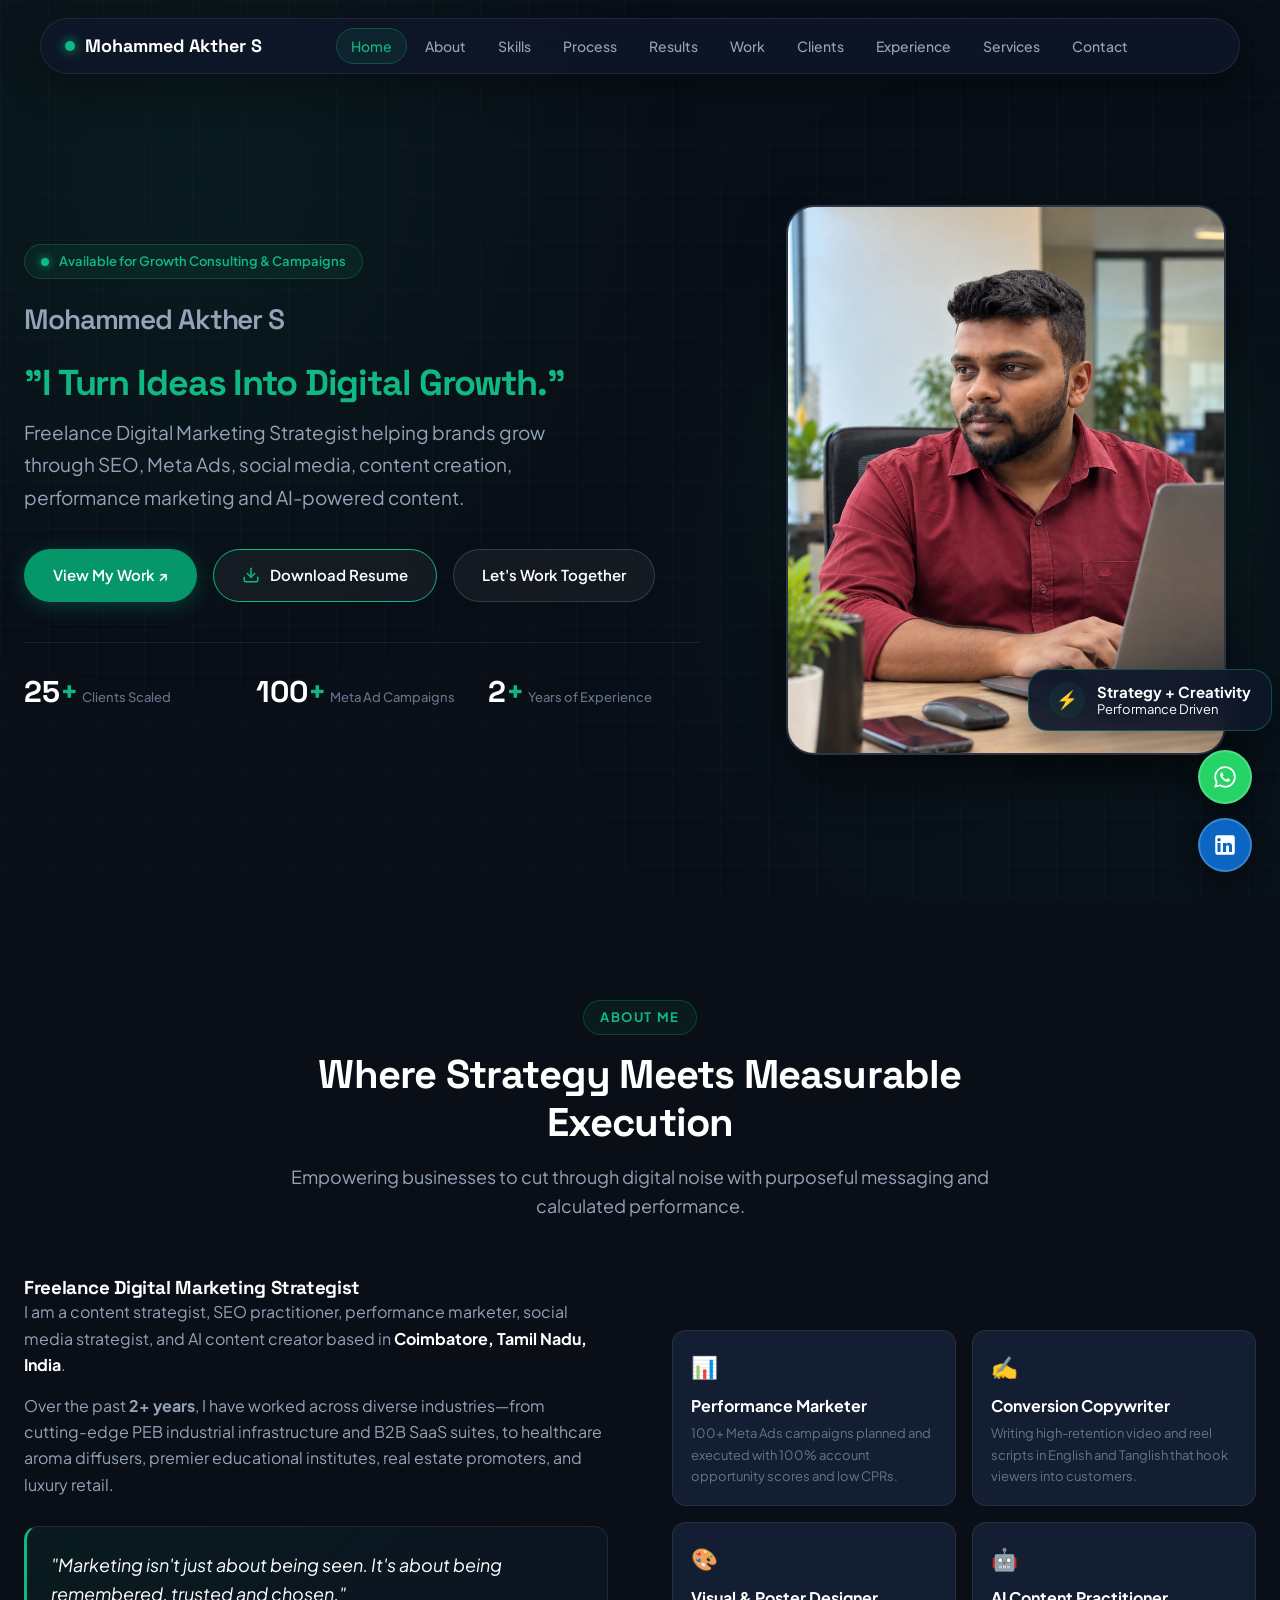
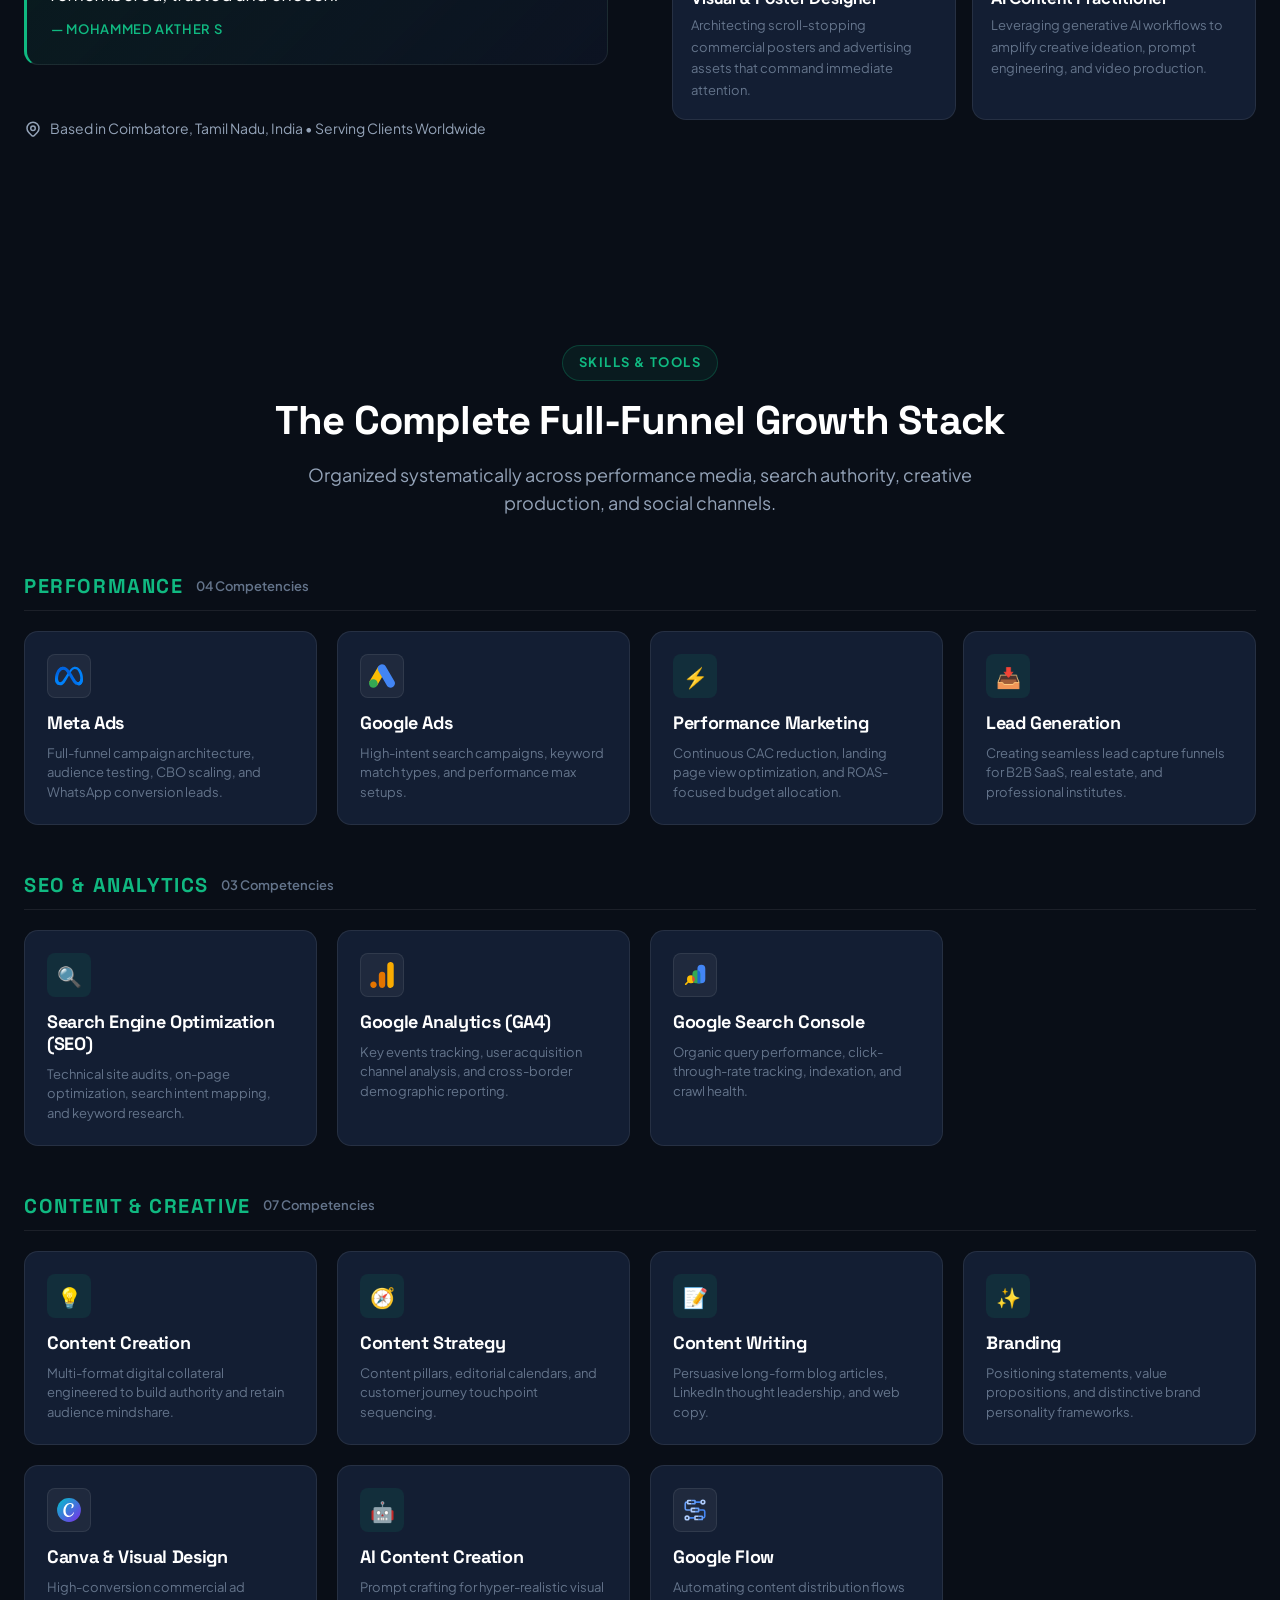
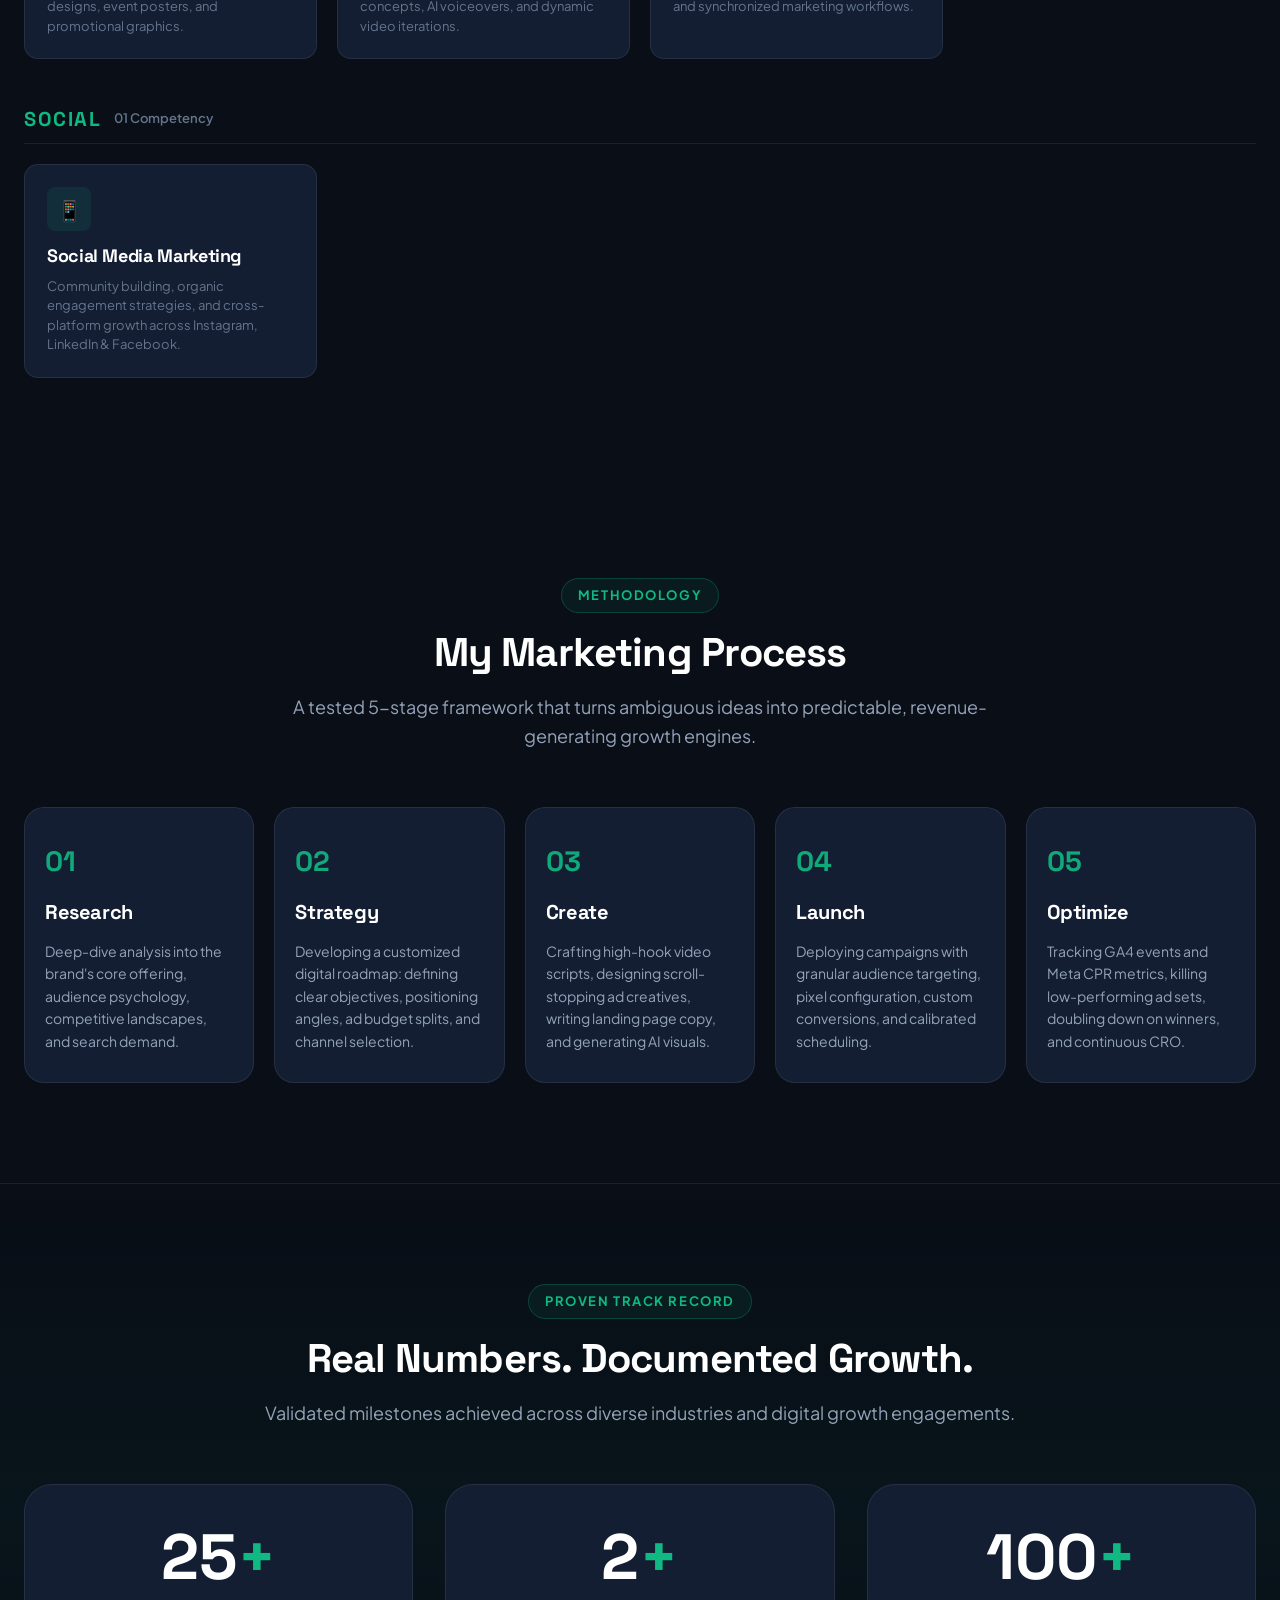
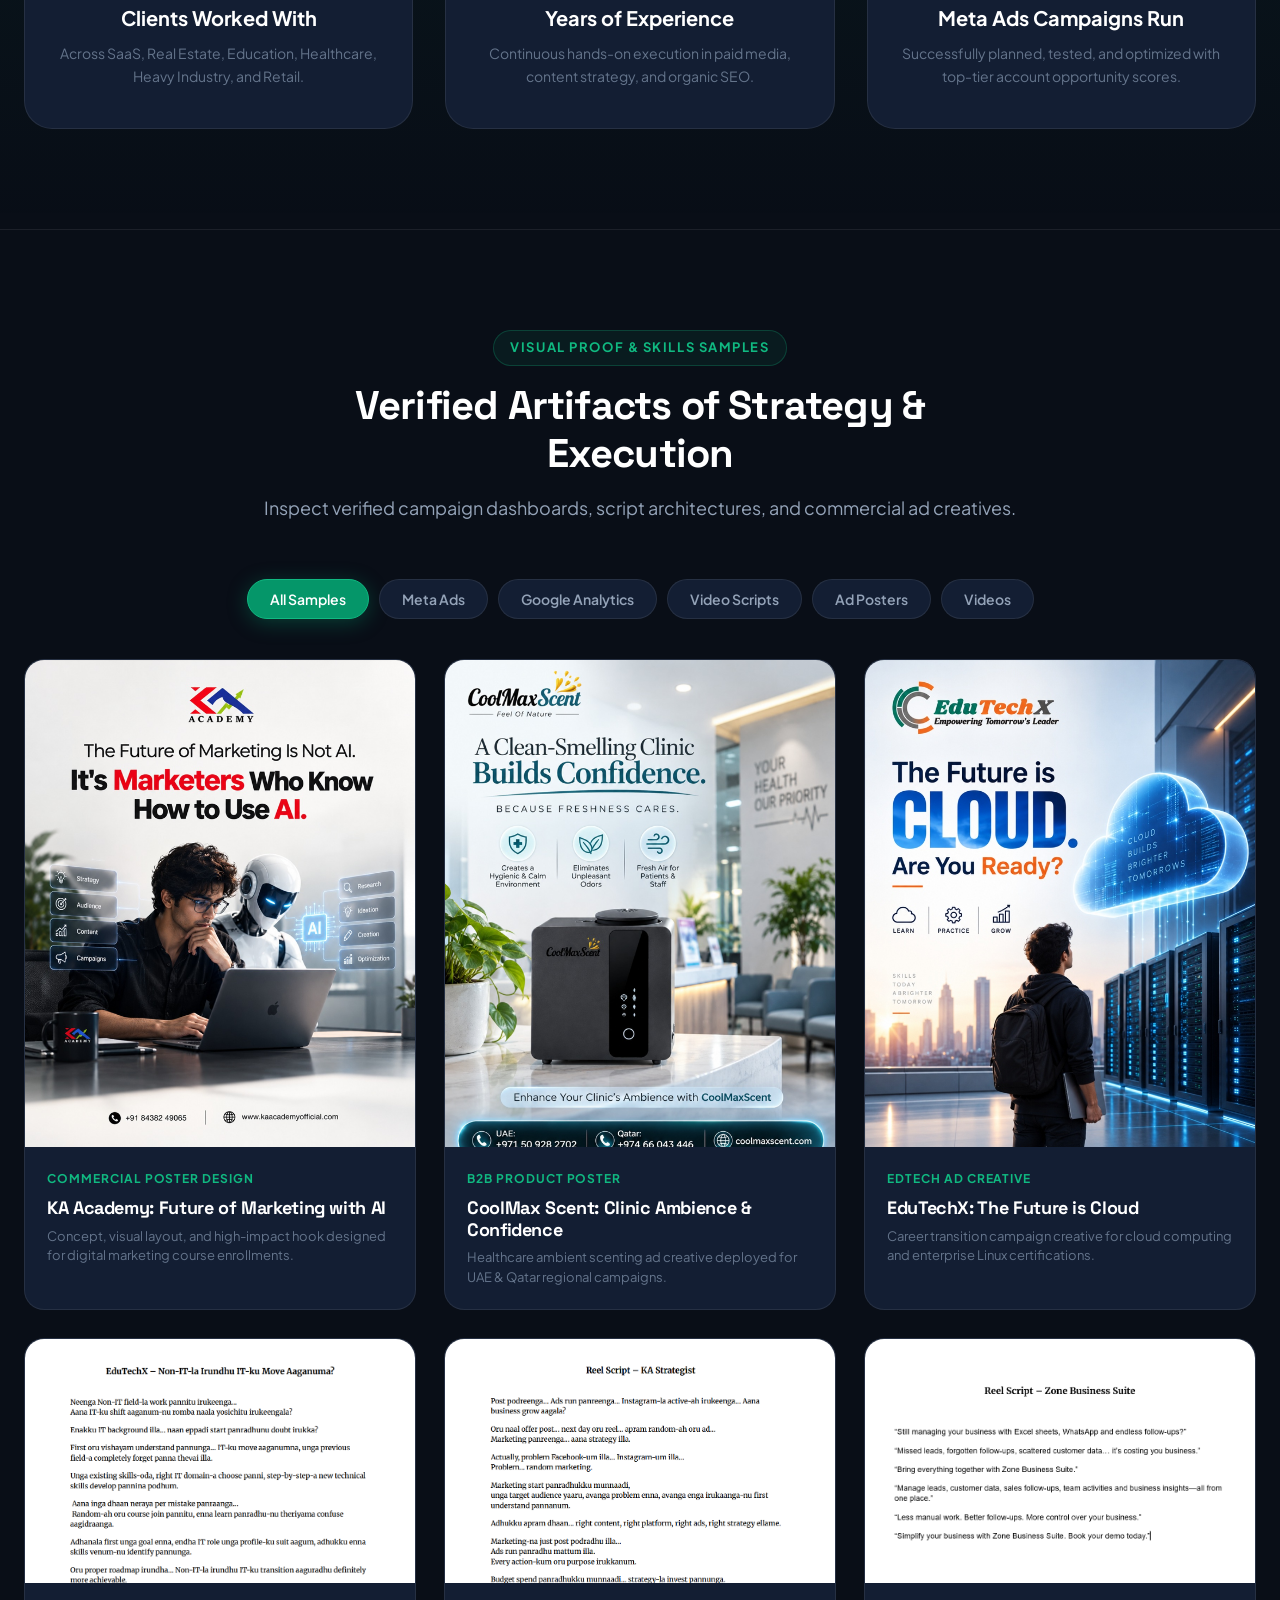
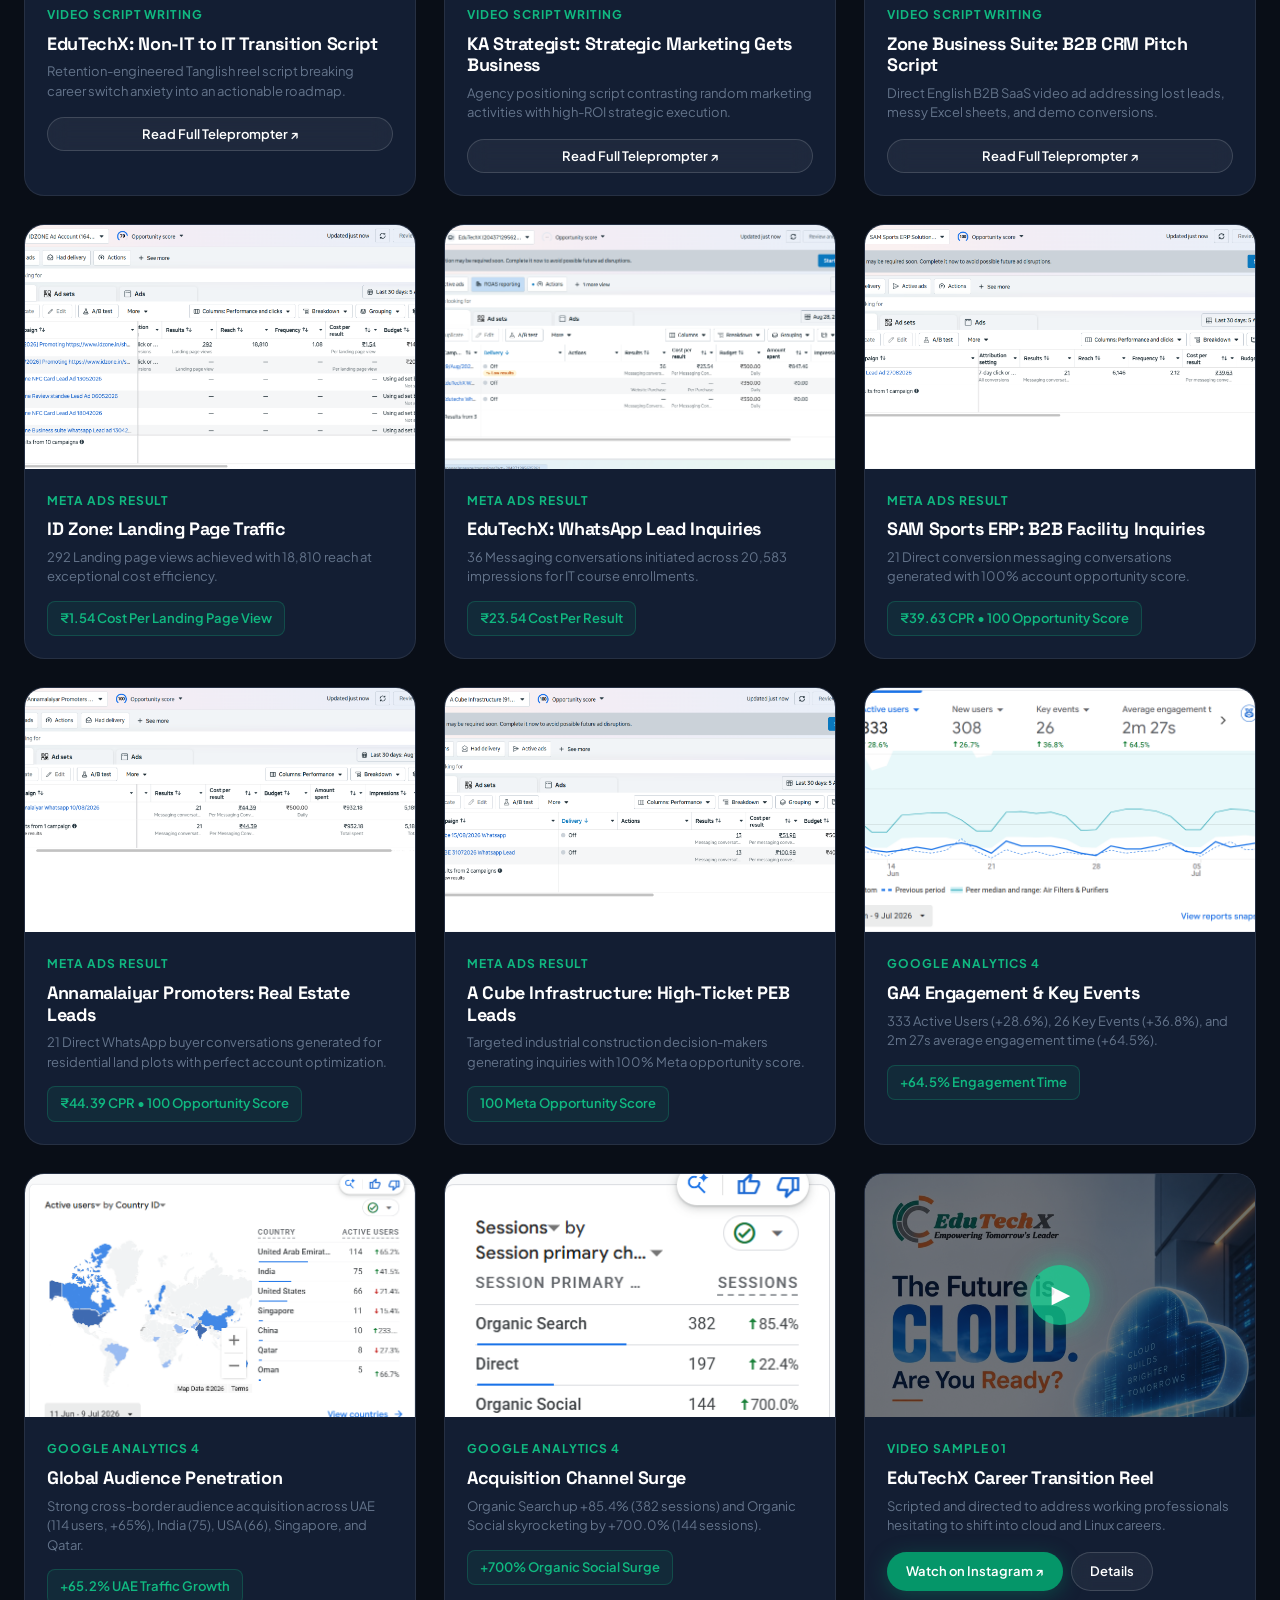
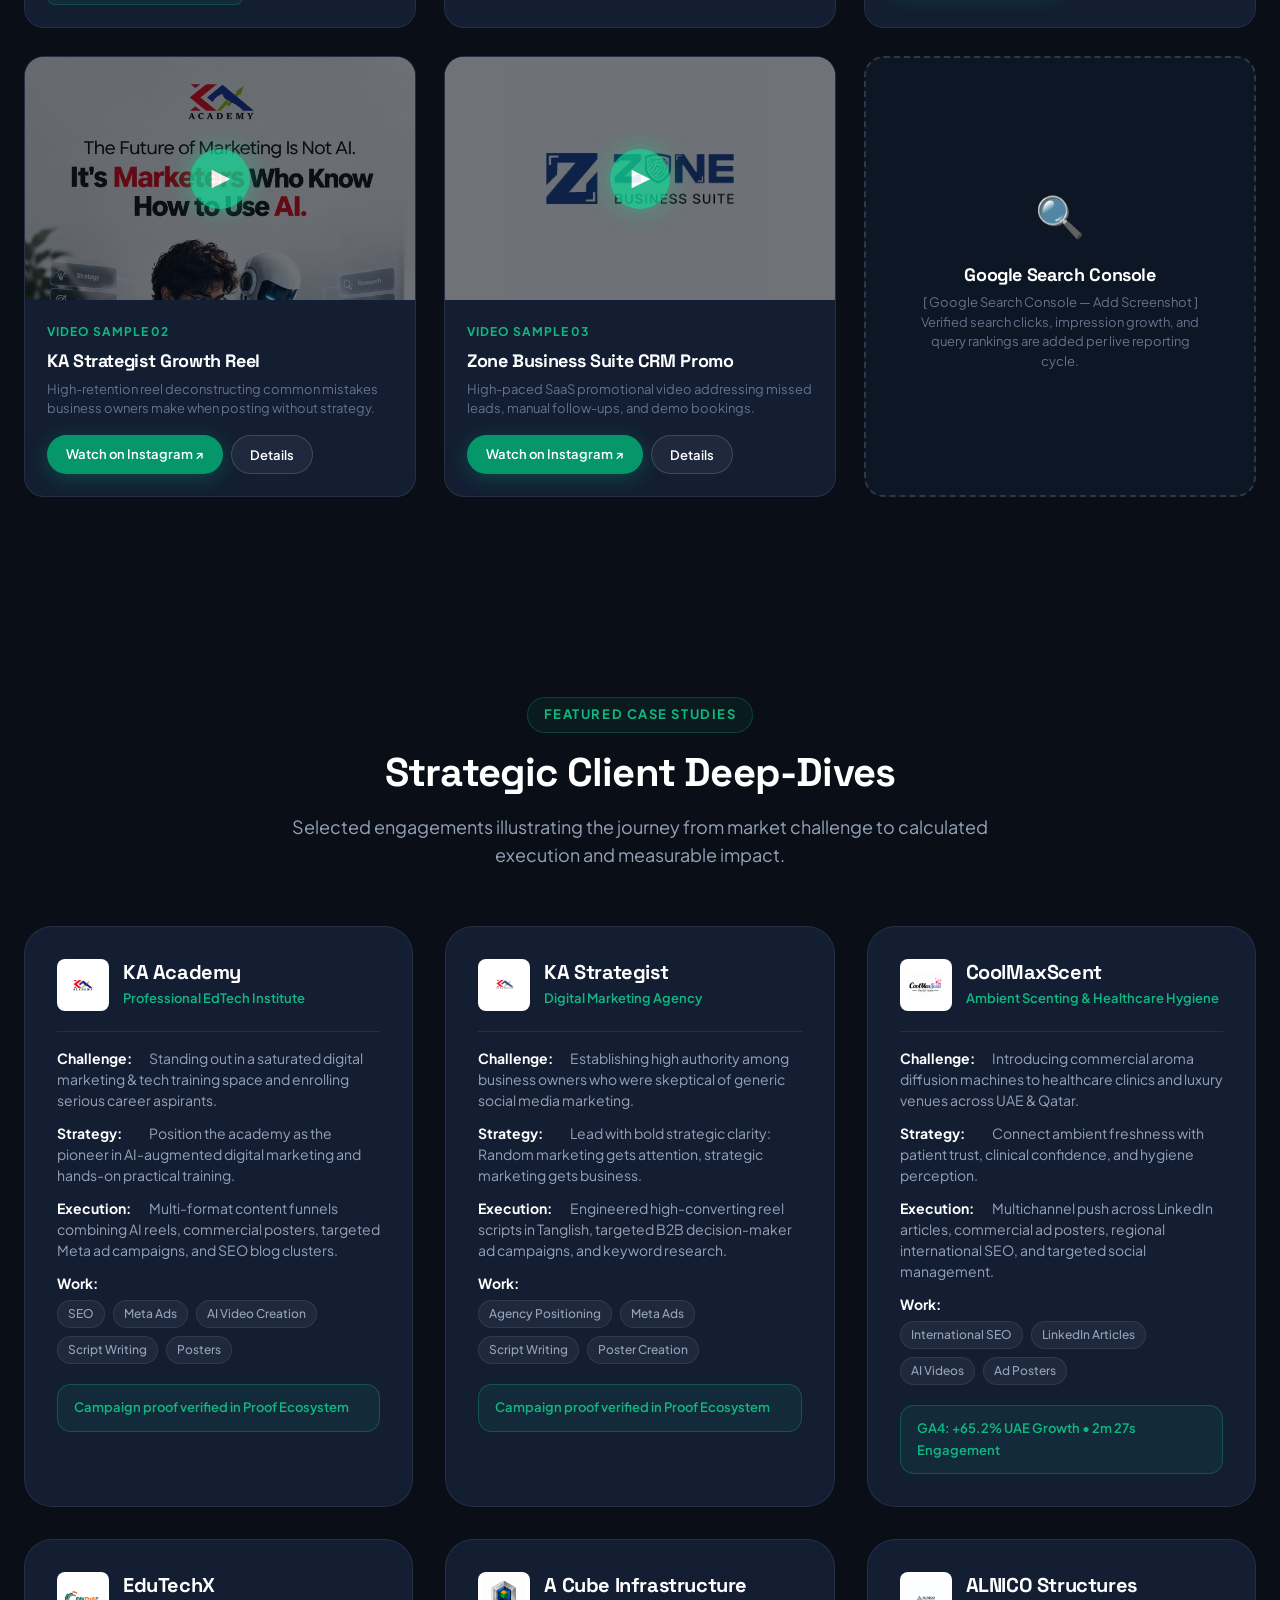
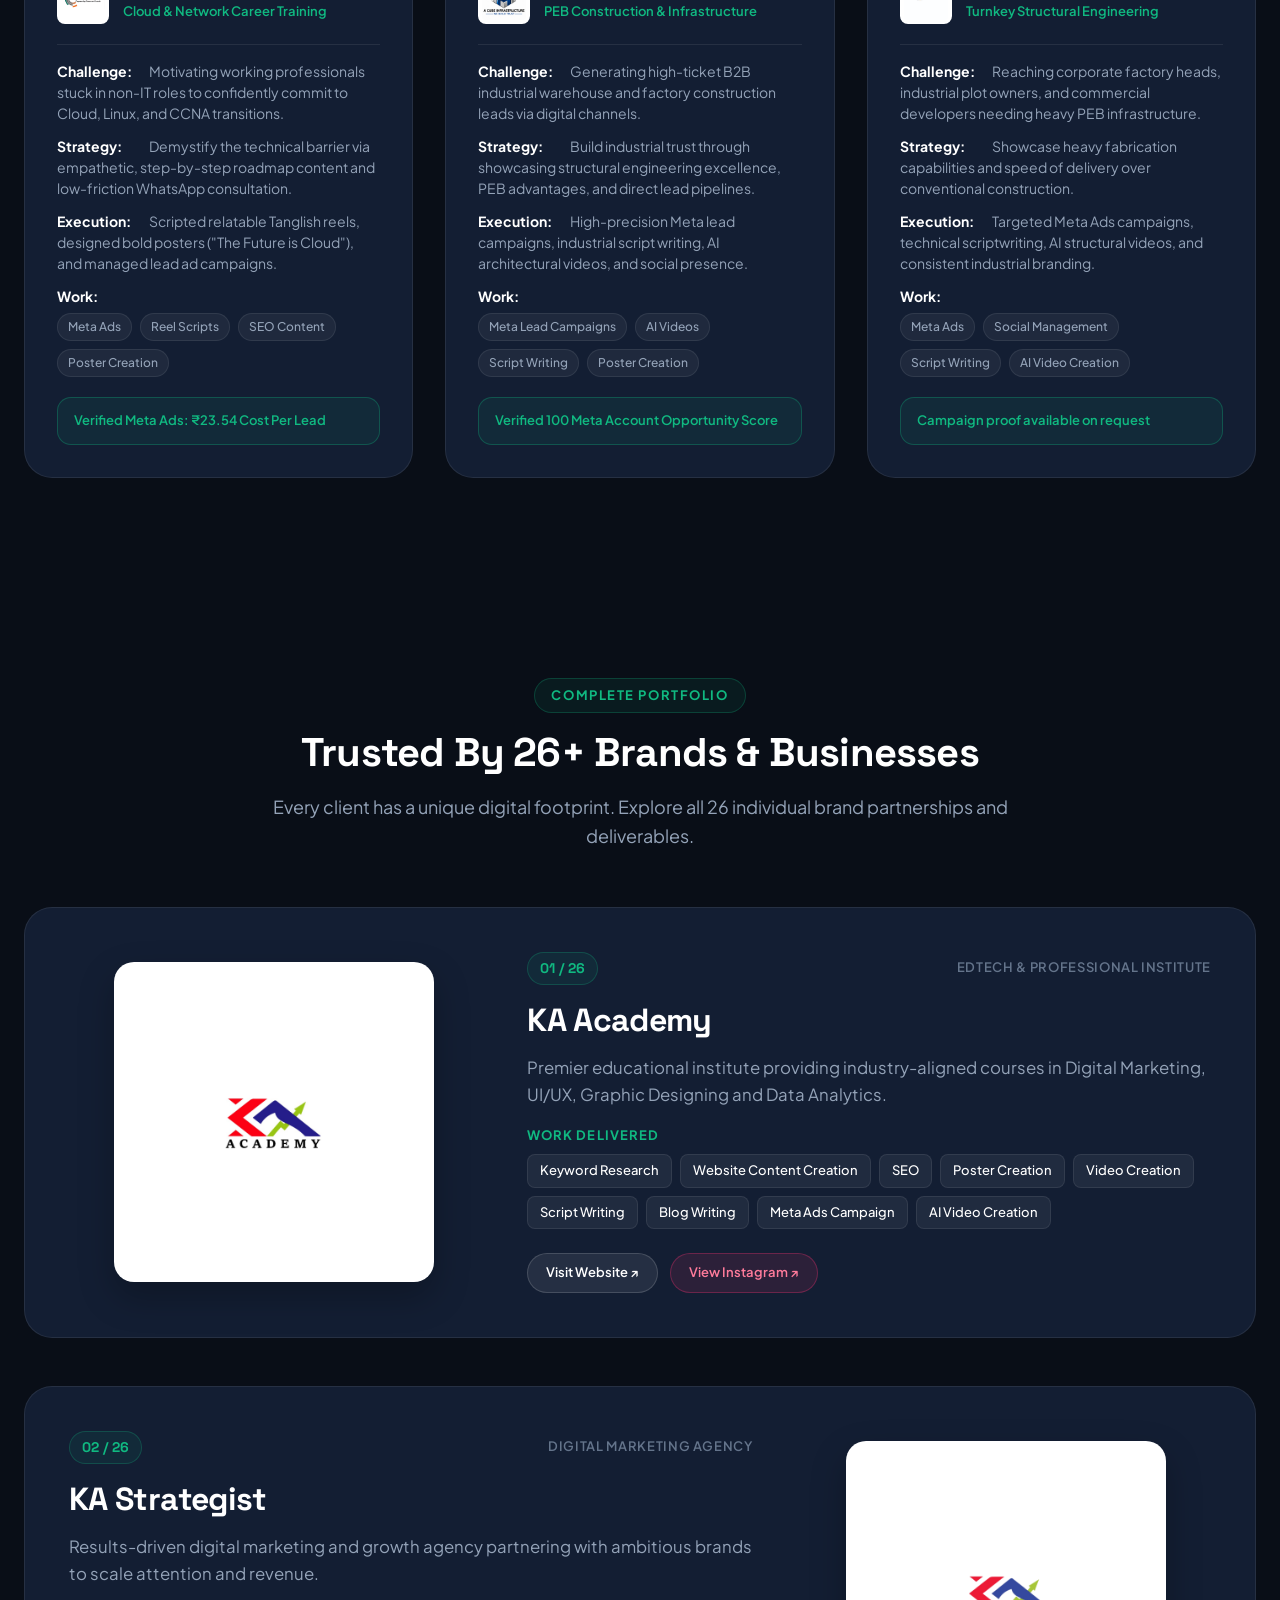
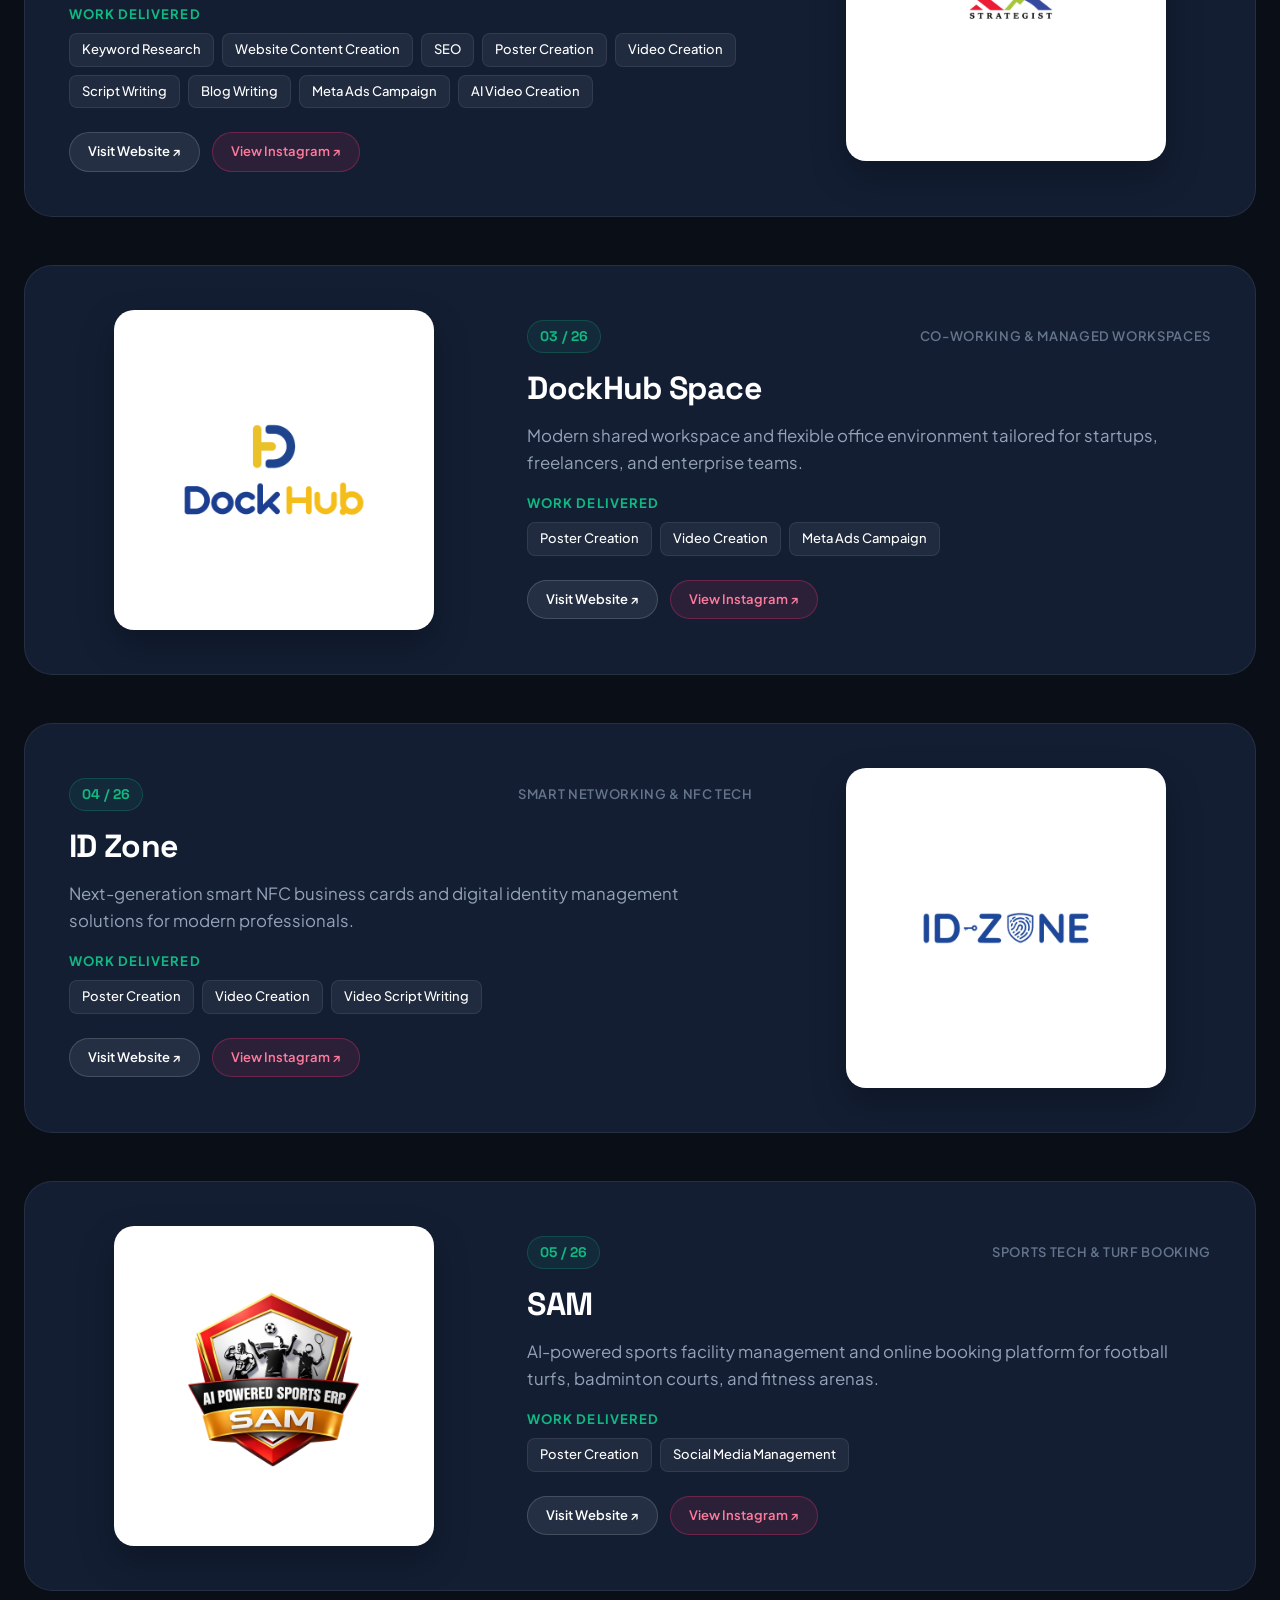
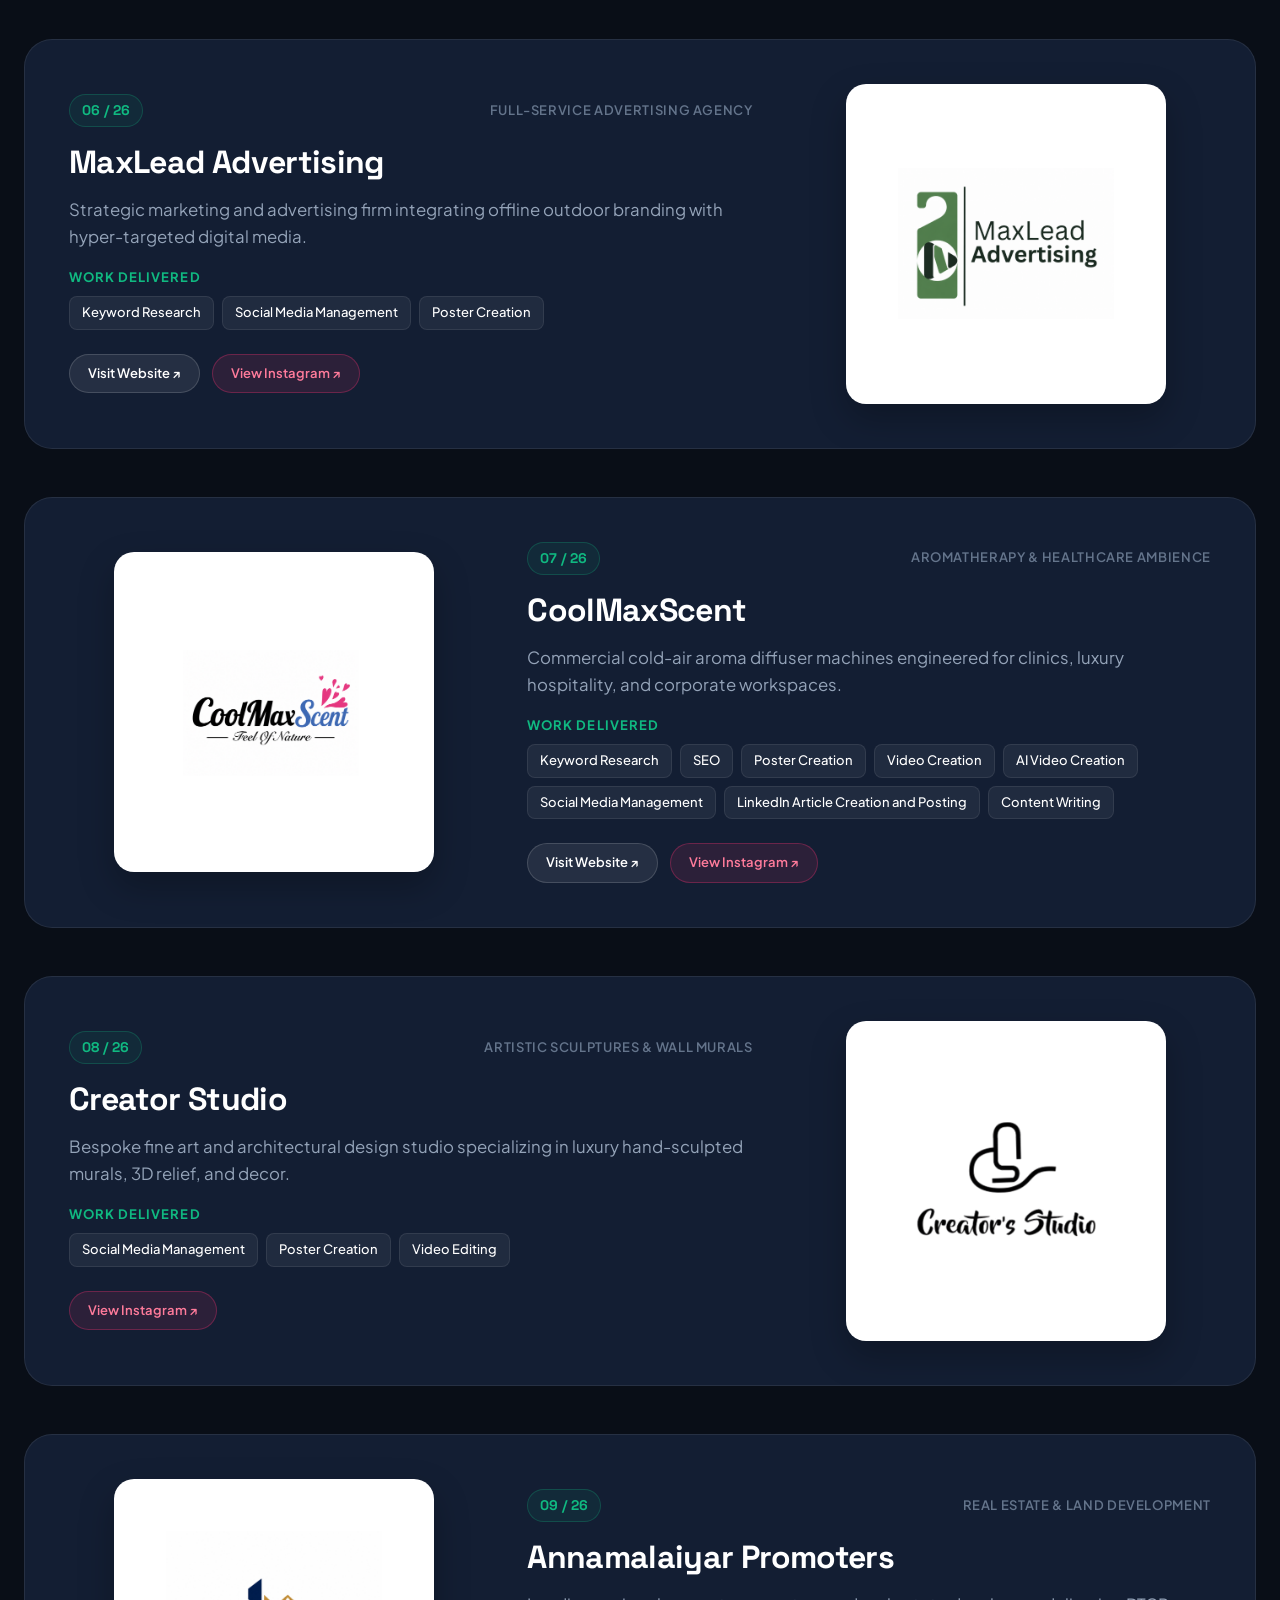
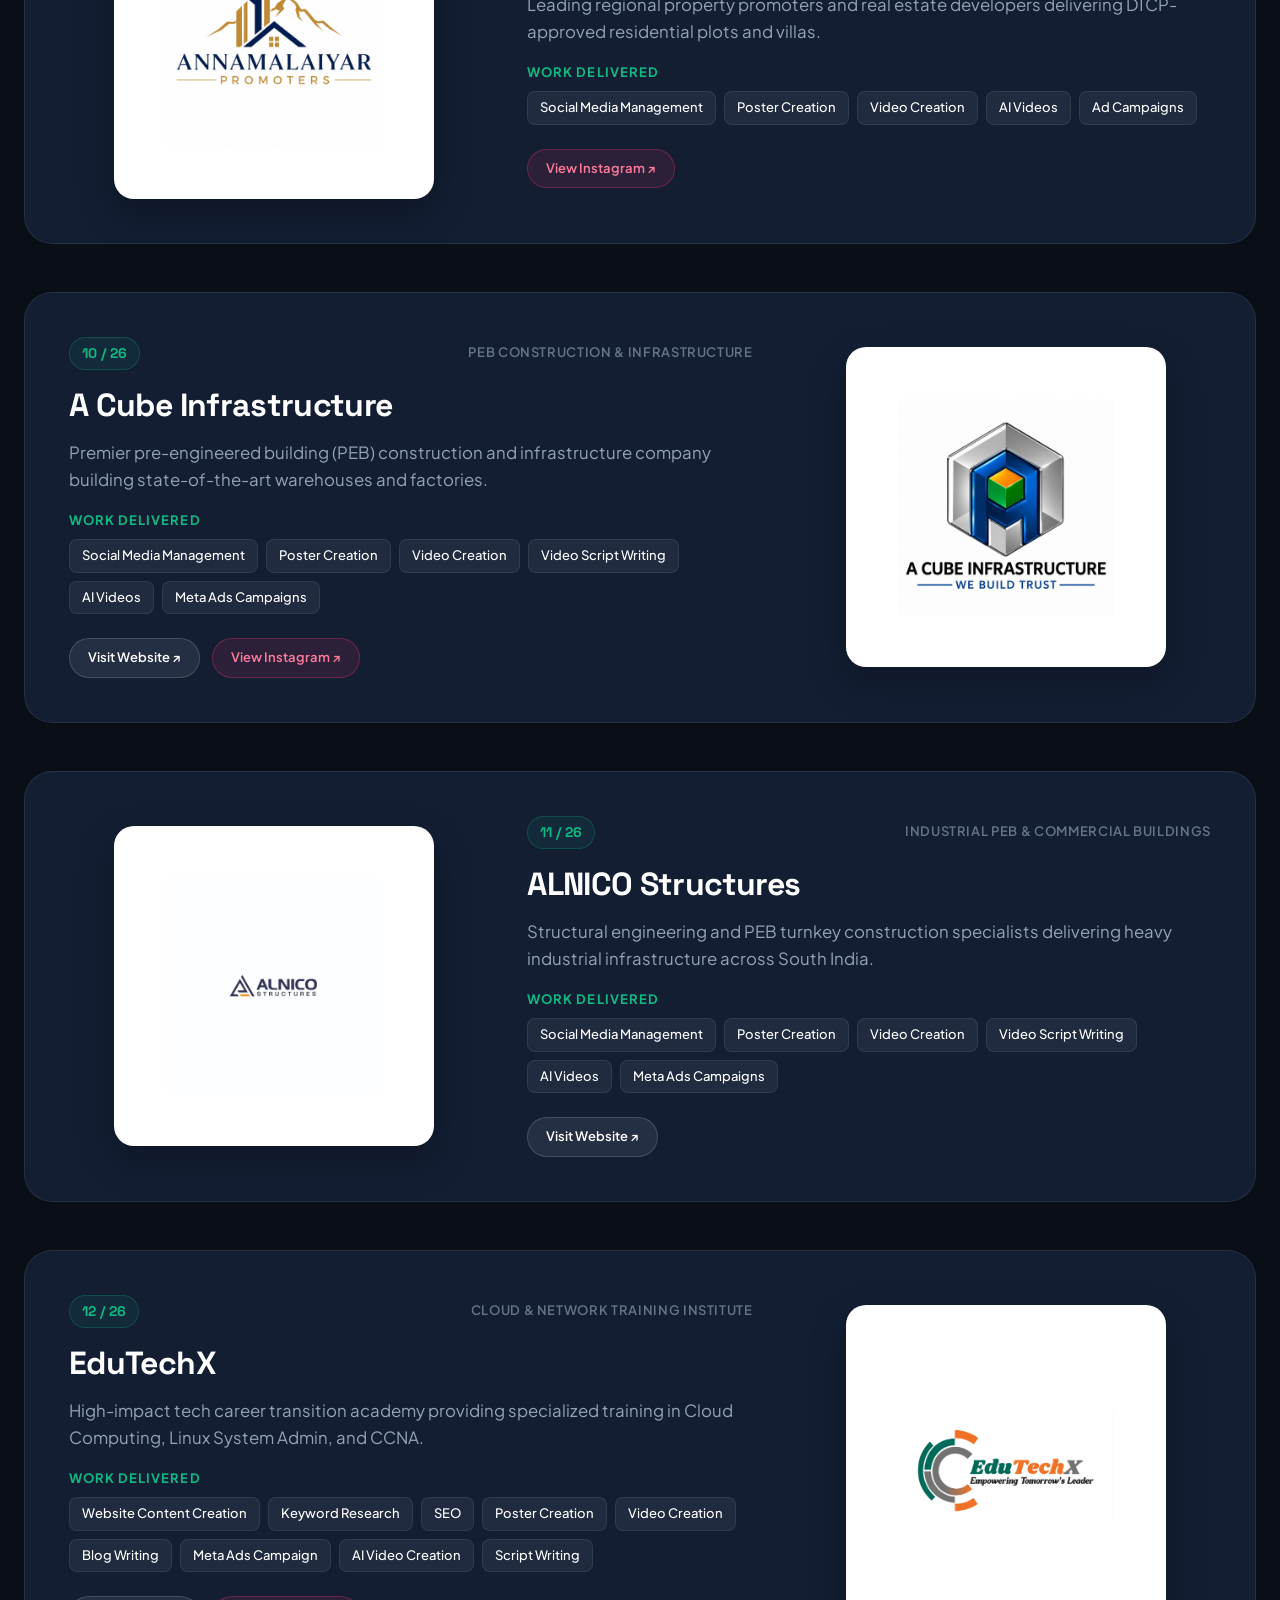
==== index.html @ 3a7c53e3 "Add files via upload" ====
<!DOCTYPE html>
<html lang="en">
<head>
  <meta charset="UTF-8" />
  <meta name="viewport" content="width=device-width, initial-scale=1.0" />
  
  <!-- Primary SEO Meta Tags -->
  <title>Mohammed Akther S | Freelance Digital Marketing Strategist</title>
  <meta name="title" content="Mohammed Akther S | Freelance Digital Marketing Strategist" />
  <meta name="description" content="Portfolio of Mohammed Akther S, a freelance digital marketing strategist based in Coimbatore, Tamil Nadu, specializing in SEO, Meta Ads, social media management, performance marketing, content creation and AI-powered marketing." />
  <meta name="keywords" content="Mohammed Akther S, Digital Marketing Strategist Coimbatore, Meta Ads Specialist, SEO Expert Tamil Nadu, Performance Marketing, Content Strategist, AI Video Creation" />
  <meta name="author" content="Mohammed Akther S" />
  <link rel="canonical" href="https://mohammedakther.com/" />

  <!-- Open Graph / Facebook / LinkedIn -->
  <meta property="og:type" content="website" />
  <meta property="og:url" content="https://mohammedakther.com/" />
  <meta property="og:title" content="Mohammed Akther S | Freelance Digital Marketing Strategist" />
  <meta property="og:description" content="Helping ambitious brands grow through SEO, Meta Ads, social media, content creation, performance marketing and AI-powered content. 25+ verified clients." />
  <meta property="og:image" content="assets/profile-mohammed.jpg" />

  <!-- Twitter / X -->
  <meta name="twitter:card" content="summary_large_image" />
  <meta name="twitter:title" content="Mohammed Akther S | Freelance Digital Marketing Strategist" />
  <meta name="twitter:description" content="I Turn Ideas Into Digital Growth. Meta Ads, SEO, Video Scripts, AI Content & Performance Marketing." />
  <meta name="twitter:image" content="assets/profile-mohammed.jpg" />

  <!-- Preconnect Fonts -->
  <link rel="preconnect" href="https://fonts.googleapis.com" />
  <link rel="preconnect" href="https://fonts.gstatic.com" crossorigin />
  
  <!-- Stylesheet -->
  <link rel="stylesheet" href="css/style.css" />

  <!-- Structured Data / JSON-LD -->
  <script type="application/ld+json">
  {
    "@context": "https://schema.org",
    "@type": "Person",
    "name": "Mohammed Akther S",
    "jobTitle": "Freelance Digital Marketing Strategist",
    "address": {
      "@type": "PostalAddress",
      "addressLocality": "Coimbatore",
      "addressRegion": "Tamil Nadu",
      "addressCountry": "India"
    },
    "sameAs": [
      "https://www.linkedin.com/in/mohammed-akther-306925222/"
    ],
    "knowsAbout": ["Meta Ads", "Google Ads", "SEO", "Performance Marketing", "Content Strategy", "AI Video Creation", "Script Writing"]
  }
  </script>
</head>
<body>

  <!-- Custom Cursor Elements -->
  <div class="custom-cursor"></div>
  <div class="cursor-dot"></div>

  <!-- Sticky/Floating Navigation Bar -->
  <header class="navbar-wrap">
    <nav class="navbar" aria-label="Main Navigation">
      <a href="#home" class="navbar-brand">
        <span class="navbar-brand-badge"></span>
        Mohammed Akther S
      </a>

      <ul class="navbar-nav">
        <li><a href="#home" class="nav-link active">Home</a></li>
        <li><a href="#about" class="nav-link">About</a></li>
        <li><a href="#skills" class="nav-link">Skills</a></li>
        <li><a href="#process" class="nav-link">Process</a></li>
        <li><a href="#results" class="nav-link">Results</a></li>
        <li><a href="#case-studies" class="nav-link">Work</a></li>
        <li><a href="#clients" class="nav-link">Clients</a></li>
        <li><a href="#experience" class="nav-link">Experience</a></li>
        <li><a href="#services" class="nav-link">Services</a></li>
        <li><a href="#contact" class="nav-link">Contact</a></li>
      </ul>

      <div class="navbar-actions">
        <button class="mobile-toggle" id="mobile-toggle" aria-label="Toggle Menu" aria-expanded="false">☰</button>
      </div>
    </nav>

    <!-- Mobile Drawer Menu -->
    <div class="mobile-menu" id="mobile-menu">
      <a href="#home">Home</a>
      <a href="#about">About</a>
      <a href="#skills">Skills & Tools</a>
      <a href="#process">My Process</a>
      <a href="#results">Results</a>
      <a href="#case-studies">Featured Work</a>
      <a href="#clients">All 26 Clients</a>
      <a href="#experience">Experience & Education</a>
      <a href="#services">Services</a>
      <a href="#contact">Contact</a>
    </div>
  </header>

  <!-- =========================================================================
       1. HOME / HERO SECTION
       ========================================================================= -->
  <section class="hero-section" id="home">
    <div class="container">
      <div class="hero-grid">
        <div class="hero-content">
          <div class="hero-pill">
            <span class="pill-pulse"></span>
            Available for Growth Consulting & Campaigns
          </div>

          <h1 class="hero-title">
            <span class="hero-name-sub">Mohammed Akther S</span>
            <span class="hero-positioning">"I Turn Ideas Into Digital Growth."</span>
          </h1>

          <p class="hero-bio">
            Freelance Digital Marketing Strategist helping brands grow through SEO, Meta Ads, social media, content creation, performance marketing and AI-powered content.
          </p>

          <div class="hero-actions">
            <a href="#clients" class="btn btn-primary">View My Work ↗</a>
            <a href="assets/Mohammed_Akther_S_Resume.pdf" download="Mohammed_Akther_S_Resume.pdf" class="btn btn-secondary" style="border-color: var(--primary-light); color: #fff;">
              <svg width="18" height="18" viewBox="0 0 24 24" fill="none" stroke="currentColor" stroke-width="2" stroke-linecap="round" stroke-linejoin="round" style="color: var(--primary-light);"><path d="M21 15v4a2 2 0 0 1-2 2H5a2 2 0 0 1-2-2v-4"></path><polyline points="7 10 12 15 17 10"></polyline><line x1="12" y1="15" x2="12" y2="3"></line></svg>
              Download Resume
            </a>
            <a href="#contact" class="btn btn-secondary">Let's Work Together</a>
          </div>

          <div class="hero-quick-stats">
            <div class="hero-stat-item">
              <span class="hero-stat-num">25<span>+</span></span>
              <span class="hero-stat-label">Clients Scaled</span>
            </div>
            <div class="hero-stat-item">
              <span class="hero-stat-num">100<span>+</span></span>
              <span class="hero-stat-label">Meta Ad Campaigns</span>
            </div>
            <div class="hero-stat-item">
              <span class="hero-stat-num">2<span>+</span></span>
              <span class="hero-stat-label">Years of Experience</span>
            </div>
          </div>
        </div>

        <div class="hero-visual">
          <div class="hero-photo-glow"></div>
          <div class="hero-photo-frame">
            <img src="assets/profile-mohammed.jpg" alt="Mohammed Akther S — Freelance Digital Marketing Strategist" />
          </div>
          <div class="hero-floating-badge">
            <div class="floating-badge-icon">⚡</div>
            <div class="floating-badge-text">
              <strong>Strategy + Creativity</strong>
              <span>Performance Driven</span>
            </div>
          </div>
        </div>
      </div>
    </div>
  </section>

  <!-- =========================================================================
       2. ABOUT SECTION
       ========================================================================= -->
  <section class="section" id="about">
    <div class="container">
      <div class="section-header">
        <span class="section-tag">About Me</span>
        <h2 class="section-title">Where Strategy Meets Measurable Execution</h2>
        <p class="section-desc">Empowering businesses to cut through digital noise with purposeful messaging and calculated performance.</p>
      </div>

      <div class="about-grid">
        <div class="about-content">
          <h3>Freelance Digital Marketing Strategist</h3>
          <p>
            I am a content strategist, SEO practitioner, performance marketer, social media strategist, and AI content creator based in <strong style="color: #fff;">Coimbatore, Tamil Nadu, India</strong>.
          </p>
          <p style="margin-top: 14px;">
            Over the past <strong>2+ years</strong>, I have worked across diverse industries—from cutting-edge PEB industrial infrastructure and B2B SaaS suites, to healthcare aroma diffusers, premier educational institutes, real estate promoters, and luxury retail.
          </p>

          <div class="about-philosophy-card">
            <blockquote>"Marketing isn't just about being seen. It's about being remembered, trusted and chosen."</blockquote>
            <cite>— Mohammed Akther S</cite>
          </div>

          <div class="about-location-badge">
            <svg width="18" height="18" fill="none" stroke="currentColor" viewBox="0 0 24 24"><path stroke-linecap="round" stroke-linejoin="round" stroke-width="2" d="M17.657 16.657L13.414 20.9a1.998 1.998 0 01-2.827 0l-4.244-4.243a8 8 0 1111.314 0z"/><path stroke-linecap="round" stroke-linejoin="round" stroke-width="2" d="M15 11a3 3 0 11-6 0 3 3 0 016 0z"/></svg>
            <span>Based in Coimbatore, Tamil Nadu, India • Serving Clients Worldwide</span>
          </div>
        </div>

        <div class="about-pillars">
          <div class="about-pillar-box">
            <div class="pillar-icon">📊</div>
            <div class="pillar-title">Performance Marketer</div>
            <div class="pillar-desc">100+ Meta Ads campaigns planned and executed with 100% account opportunity scores and low CPRs.</div>
          </div>
          <div class="about-pillar-box">
            <div class="pillar-icon">✍️</div>
            <div class="pillar-title">Conversion Copywriter</div>
            <div class="pillar-desc">Writing high-retention video and reel scripts in English and Tanglish that hook viewers into customers.</div>
          </div>
          <div class="about-pillar-box">
            <div class="pillar-icon">🎨</div>
            <div class="pillar-title">Visual & Poster Designer</div>
            <div class="pillar-desc">Architecting scroll-stopping commercial posters and advertising assets that command immediate attention.</div>
          </div>
          <div class="about-pillar-box">
            <div class="pillar-icon">🤖</div>
            <div class="pillar-title">AI Content Practitioner</div>
            <div class="pillar-desc">Leveraging generative AI workflows to amplify creative ideation, prompt engineering, and video production.</div>
          </div>
        </div>
      </div>
    </div>
  </section>

  <!-- =========================================================================
       3. SKILLS & TOOLS SECTION
       ========================================================================= -->
  <section class="section" id="skills">
    <div class="container">
      <div class="section-header">
        <span class="section-tag">Skills & Tools</span>
        <h2 class="section-title">The Complete Full-Funnel Growth Stack</h2>
        <p class="section-desc">Organized systematically across performance media, search authority, creative production, and social channels.</p>
      </div>

      <div class="skills-category-wrapper">
        <!-- PERFORMANCE -->
        <div class="skills-category-group">
          <div class="skills-category-header">
            <h3>Performance</h3>
            <span class="skills-category-count">04 Competencies</span>
          </div>
          <div class="skills-cards-grid">
            <div class="skill-card">
              <div class="skill-icon-wrap brand-icon-wrap">
                <svg width="28" height="20" viewBox="0 0 256 171" fill="none" xmlns="http://www.w3.org/2000/svg" aria-label="Meta Ads">
                <defs>
                  <linearGradient id="metaGrad1" x1="13.878%" x2="89.144%" y1="55.934%" y2="58.694%">
                    <stop offset="0%" stop-color="#0064e1"/>
                    <stop offset="40%" stop-color="#0064e1"/>
                    <stop offset="83%" stop-color="#0073ee"/>
                    <stop offset="100%" stop-color="#0082fb"/>
                  </linearGradient>
                  <linearGradient id="metaGrad2" x1="54.315%" x2="54.315%" y1="82.782%" y2="39.307%">
                    <stop offset="0%" stop-color="#0082fb"/>
                    <stop offset="100%" stop-color="#0064e0"/>
                  </linearGradient>
                </defs>
                <path fill="#0081fb" d="M27.651 112.136c0 9.775 2.146 17.28 4.95 21.82c3.677 5.947 9.16 8.466 14.751 8.466c7.211 0 13.808-1.79 26.52-19.372c10.185-14.092 22.186-33.874 30.26-46.275l13.675-21.01c9.499-14.591 20.493-30.811 33.1-41.806C161.196 4.985 172.298 0 183.47 0c18.758 0 36.625 10.87 50.3 31.257C248.735 53.584 256 81.707 256 110.729c0 17.253-3.4 29.93-9.187 39.946c-5.591 9.686-16.488 19.363-34.818 19.363v-27.616c15.695 0 19.612-14.422 19.612-30.927c0-23.52-5.484-49.623-17.564-68.273c-8.574-13.23-19.684-21.313-31.907-21.313c-13.22 0-23.859 9.97-35.815 27.75c-6.356 9.445-12.882 20.956-20.208 33.944l-8.066 14.289c-16.203 28.728-20.307 35.271-28.408 46.07c-14.2 18.91-26.324 26.076-42.287 26.076c-18.935 0-30.91-8.2-38.325-20.556C2.973 139.413 0 126.202 0 111.148z"/>
                <path fill="url(#metaGrad1)" d="M21.802 33.206C34.48 13.666 52.774 0 73.757 0C85.91 0 97.99 3.597 110.605 13.897c13.798 11.261 28.505 29.805 46.853 60.368l6.58 10.967c15.881 26.459 24.917 40.07 30.205 46.49c6.802 8.243 11.565 10.7 17.752 10.7c15.695 0 19.612-14.422 19.612-30.927l24.393-.766c0 17.253-3.4 29.93-9.187 39.946c-5.591 9.686-16.488 19.363-34.818 19.363c-11.395 0-21.49-2.475-32.654-13.007c-8.582-8.083-18.615-22.443-26.334-35.352l-22.96-38.352C118.528 64.08 107.96 49.73 101.845 43.23c-6.578-6.988-15.036-15.428-28.532-15.428c-10.923 0-20.2 7.666-27.963 19.39z"/>
                <path fill="url(#metaGrad2)" d="M73.312 27.802c-10.923 0-20.2 7.666-27.963 19.39c-10.976 16.568-17.698 41.245-17.698 64.944c0 9.775 2.146 17.28 4.95 21.82L9.027 149.482C2.973 139.413 0 126.202 0 111.148C0 83.772 7.514 55.24 21.802 33.206C34.48 13.666 52.774 0 73.757 0z"/>
              </svg>
              </div>
              <h4>Meta Ads</h4>
              <p>Full-funnel campaign architecture, audience testing, CBO scaling, and WhatsApp conversion leads.</p>
            </div>
            <div class="skill-card">
              <div class="skill-icon-wrap brand-icon-wrap">
                <svg width="26" height="24" viewBox="0 0 256 230" fill="none" xmlns="http://www.w3.org/2000/svg" aria-label="Google Ads">
                <path fill="#FBBC04" d="M5.888 166.405L90.88 20.9c10.796 6.356 65.236 36.484 74.028 42.214L79.916 208.627c-9.295 12.28-85.804-23.587-74.028-42.23z"/>
                <path fill="#4285F4" d="M250.084 166.402L165.092 20.906C153.21 1.132 127.62-6.054 106.601 5.625S79.182 42.462 91.064 63.119l84.992 145.514c11.882 19.765 37.473 26.95 58.492 15.272c20.1-11.68 27.418-37.73 15.536-57.486z"/>
                <ellipse cx="42.664" cy="187.924" fill="#34A853" rx="42.664" ry="41.604"/>
              </svg>
              </div>
              <h4>Google Ads</h4>
              <p>High-intent search campaigns, keyword match types, and performance max setups.</p>
            </div>
            <div class="skill-card">
              <div class="skill-icon-wrap">⚡</div>
              <h4>Performance Marketing</h4>
              <p>Continuous CAC reduction, landing page view optimization, and ROAS-focused budget allocation.</p>
            </div>
            <div class="skill-card">
              <div class="skill-icon-wrap">📥</div>
              <h4>Lead Generation</h4>
              <p>Creating seamless lead capture funnels for B2B SaaS, real estate, and professional institutes.</p>
            </div>
          </div>
        </div>

        <!-- SEO & ANALYTICS -->
        <div class="skills-category-group">
          <div class="skills-category-header">
            <h3>SEO & Analytics</h3>
            <span class="skills-category-count">03 Competencies</span>
          </div>
          <div class="skills-cards-grid">
            <div class="skill-card">
              <div class="skill-icon-wrap">🔍</div>
              <h4>Search Engine Optimization (SEO)</h4>
              <p>Technical site audits, on-page optimization, search intent mapping, and keyword research.</p>
            </div>
            <div class="skill-card">
              <div class="skill-icon-wrap brand-icon-wrap">
                <svg width="24" height="26" viewBox="0 0 256 284" fill="none" xmlns="http://www.w3.org/2000/svg" aria-label="Google Analytics">
                <path fill="#F9AB00" d="M256.003 247.933a35.224 35.224 0 0 1-39.376 35.161c-18.044-2.67-31.266-18.371-30.826-36.606V36.845C185.365 18.591 198.62 2.881 216.687.24a35.22 35.22 0 0 1 39.316 35.16z"/>
                <path fill="#E37400" d="M35.101 213.193c19.386 0 35.101 15.716 35.101 35.101c0 19.386-15.715 35.101-35.101 35.101S0 267.68 0 248.295s15.715-35.102 35.101-35.102m92.358-106.387c-19.477 1.068-34.59 17.406-34.137 36.908v94.285c0 25.588 11.259 41.122 27.755 44.433a35.16 35.16 0 0 0 42.146-34.56V142.089a35.22 35.22 0 0 0-35.764-35.282"/>
              </svg>
              </div>
              <h4>Google Analytics (GA4)</h4>
              <p>Key events tracking, user acquisition channel analysis, and cross-border demographic reporting.</p>
            </div>
            <div class="skill-card">
              <div class="skill-icon-wrap brand-icon-wrap">
                <svg width="26" height="26" viewBox="0 0 40 40" fill="none" xmlns="http://www.w3.org/2000/svg" aria-label="Google Search Console">
                <path fill="#FBBC04" d="m11.081 30.527l-4.72 4.721a.933.933 0 0 1-1.317 0l-.292-.292a.933.933 0 0 1 0-1.316l4.72-4.721a.933.933 0 0 1 1.318 0l.291.291a.93.93 0 0 1 0 1.317"/>
                <path fill="#4285F4" d="M23.75 32.5h6.042a6.04 6.04 0 0 0 6.041-6.042v-16.25a6.04 6.04 0 0 0-6.041-6.041a6.04 6.04 0 0 0-6.042 6.041z"/>
                <path fill="#FBBC04" d="M13.75 32.5a6.04 6.04 0 0 0 6.042-6.042a6.04 6.04 0 0 0-6.042-6.041a6.04 6.04 0 0 0-6.042 6.041A6.04 6.04 0 0 0 13.75 32.5"/>
                <path fill="#34A853" d="M27.97 32.5h-5.887a6.04 6.04 0 0 1-6.041-6.042v-7.916a6.04 6.04 0 0 1 6.041-6.042a6.04 6.04 0 0 1 6.042 6.042v13.804a.154.154 0 0 1-.154.154z"/>
                <path fill="#1967D2" d="M28.125 32.346V18.542a6.04 6.04 0 0 0-4.375-5.807V32.5h4.22a.154.154 0 0 0 .155-.154"/>
                <path fill="#EA4335" d="M19.792 26.575a6.04 6.04 0 0 0-3.75-5.59v5.59c0 1.72.72 3.273 1.875 4.373a6.02 6.02 0 0 0 1.875-4.373"/>
              </svg>
              </div>
              <h4>Google Search Console</h4>
              <p>Organic query performance, click-through-rate tracking, indexation, and crawl health.</p>
            </div>
          </div>
        </div>

        <!-- CONTENT & CREATIVE -->
        <div class="skills-category-group">
          <div class="skills-category-header">
            <h3>Content & Creative</h3>
            <span class="skills-category-count">07 Competencies</span>
          </div>
          <div class="skills-cards-grid">
            <div class="skill-card">
              <div class="skill-icon-wrap">💡</div>
              <h4>Content Creation</h4>
              <p>Multi-format digital collateral engineered to build authority and retain audience mindshare.</p>
            </div>
            <div class="skill-card">
              <div class="skill-icon-wrap">🧭</div>
              <h4>Content Strategy</h4>
              <p>Content pillars, editorial calendars, and customer journey touchpoint sequencing.</p>
            </div>
            <div class="skill-card">
              <div class="skill-icon-wrap">📝</div>
              <h4>Content Writing</h4>
              <p>Persuasive long-form blog articles, LinkedIn thought leadership, and web copy.</p>
            </div>
            <div class="skill-card">
              <div class="skill-icon-wrap">✨</div>
              <h4>Branding</h4>
              <p>Positioning statements, value propositions, and distinctive brand personality frameworks.</p>
            </div>
            <div class="skill-card">
              <div class="skill-icon-wrap brand-icon-wrap">
                <svg width="26" height="26" viewBox="0 0 24 24" fill="none" xmlns="http://www.w3.org/2000/svg" aria-label="Canva">
                <defs>
                  <linearGradient id="canvaGrad" x1="0%" y1="0%" x2="100%" y2="100%">
                    <stop offset="0%" stop-color="#00C4CC"/>
                    <stop offset="100%" stop-color="#7D2AE8"/>
                  </linearGradient>
                </defs>
                <circle cx="12" cy="12" r="11" fill="url(#canvaGrad)"/>
                <path fill="#FFFFFF" d="M11.61 18.5c-2.95 0-4.86-2.21-4.86-5.56c0-4.32 2.99-7.45 6.36-7.45c2.04 0 3.25 1.03 3.25 2.42s-1.04 2.46-1.93 2.46c-.22 0-.33-.11-.33-.29c0-.4.64-1 .64-2.13c0-.95-.58-1.55-1.53-1.55c-2.04 0-4.36 2.41-4.36 6.58c0 2.46 1.22 4.24 3.19 4.24c1.71 0 3.18-1.22 4.03-2.96c.08-.15.15-.22.23-.22c.12 0 .23.1.23.33c0 1.01-1.81 4.12-4.94 4.12Z"/>
              </svg>
              </div>
              <h4>Canva & Visual Design</h4>
              <p>High-conversion commercial ad designs, event posters, and promotional graphics.</p>
            </div>
            <div class="skill-card">
              <div class="skill-icon-wrap">🤖</div>
              <h4>AI Content Creation</h4>
              <p>Prompt crafting for hyper-realistic visual concepts, AI voiceovers, and dynamic video iterations.</p>
            </div>
            <div class="skill-card">
              <div class="skill-icon-wrap brand-icon-wrap">
                <svg width="26" height="26" viewBox="0 0 24 24" fill="none" xmlns="http://www.w3.org/2000/svg" aria-label="Google Flow">
                <path fill="#4285F4" d="M19.5 20.06h-.7v-1.5h.7a.76.76 0 0 0 .75-.75V13.5a.76.76 0 0 0-.75-.75h-3.61v-1.5h3.61a2.25 2.25 0 0 1 2.25 2.25v4.31a2.25 2.25 0 0 1-2.25 2.25m-7.95 0h-4.9v-1.5h4.9Z"/>
                <path fill="#669DF6" fill-rule="evenodd" d="M8.12 12.75H4.5a2.25 2.25 0 0 1-2.25-2.25V6.19A2.25 2.25 0 0 1 4.5 3.94h1v1.5h-1a.75.75 0 0 0-.75.75v4.31a.76.76 0 0 0 .75.75h3.62Z"/>
                <path fill="#4285F4" d="M17.3 5.44h-5.48v-1.5h5.48Z"/>
                <path fill="#AECBFA" d="M8.63 3.94v-1.5h-3A1.13 1.13 0 0 0 4.5 3.56v2.25a1.13 1.13 0 0 0 1.13 1.13h3v-1.5H6v-1.5Z"/>
                <path fill="#669DF6" fill-rule="evenodd" d="M12.75 3.56v2.25a1.13 1.13 0 0 1-1.12 1.13h-3v-1.5h2.62v-1.5H8.63v-1.5h3a1.12 1.12 0 0 1 1.12 1.12"/>
                <path fill="#AECBFA" d="M19.31 7.13a2.44 2.44 0 1 1 2.44-2.44a2.45 2.45 0 0 1-2.44 2.44m0-3.38a.94.94 0 1 0 .94.94a.94.94 0 0 0-.94-.94"/>
                <path fill="#AECBFA" d="M4.69 21.75a2.44 2.44 0 1 1 2.43-2.44a2.44 2.44 0 0 1-2.43 2.44m0-3.38a.94.94 0 1 0 .93.94a.94.94 0 0 0-.93-.94m10.67.2v-1.5h-3a1.13 1.13 0 0 0-1.12 1.13v2.25a1.12 1.12 0 0 0 1.12 1.12h3v-1.5h-2.62v-1.5Z"/>
                <path fill="#669DF6" fill-rule="evenodd" d="M19.49 18.2v2.25a1.13 1.13 0 0 1-1.13 1.12h-3v-1.5H18v-1.5h-2.64v-1.5h3a1.14 1.14 0 0 1 1.13 1.13"/>
                <path fill="#AECBFA" d="M12 11.25v-1.5H9a1.13 1.13 0 0 0-1.13 1.12v2.25A1.13 1.13 0 0 0 9 14.25h3v-1.5H9.37v-1.5Z"/>
                <path fill="#669DF6" fill-rule="evenodd" d="M16.12 10.87v2.25A1.13 1.13 0 0 1 15 14.25h-3v-1.5h2.62v-1.5H12v-1.5h3a1.12 1.12 0 0 1 1.12 1.12"/>
              </svg>
              </div>
              <h4>Google Flow</h4>
              <p>Automating content distribution flows and synchronized marketing workflows.</p>
            </div>
          </div>
        </div>

        <!-- SOCIAL -->
        <div class="skills-category-group">
          <div class="skills-category-header">
            <h3>Social</h3>
            <span class="skills-category-count">01 Competency</span>
          </div>
          <div class="skills-cards-grid">
            <div class="skill-card">
              <div class="skill-icon-wrap">📱</div>
              <h4>Social Media Marketing</h4>
              <p>Community building, organic engagement strategies, and cross-platform growth across Instagram, LinkedIn & Facebook.</p>
            </div>
          </div>
        </div>
      </div>
    </div>
  </section>

  <!-- =========================================================================
       4. MARKETING PROCESS
       ========================================================================= -->
  <section class="section" id="process">
    <div class="container">
      <div class="section-header">
        <span class="section-tag">Methodology</span>
        <h2 class="section-title">My Marketing Process</h2>
        <p class="section-desc">A tested 5-stage framework that turns ambiguous ideas into predictable, revenue-generating growth engines.</p>
      </div>

      <div class="process-timeline">
        <div class="process-card">
          <span class="process-step-num">01</span>
          <h4>Research</h4>
          <p>Deep-dive analysis into the brand's core offering, audience psychology, competitive landscapes, and search demand.</p>
        </div>

        <div class="process-card">
          <span class="process-step-num">02</span>
          <h4>Strategy</h4>
          <p>Developing a customized digital roadmap: defining clear objectives, positioning angles, ad budget splits, and channel selection.</p>
        </div>

        <div class="process-card">
          <span class="process-step-num">03</span>
          <h4>Create</h4>
          <p>Crafting high-hook video scripts, designing scroll-stopping ad creatives, writing landing page copy, and generating AI visuals.</p>
        </div>

        <div class="process-card">
          <span class="process-step-num">04</span>
          <h4>Launch</h4>
          <p>Deploying campaigns with granular audience targeting, pixel configuration, custom conversions, and calibrated scheduling.</p>
        </div>

        <div class="process-card">
          <span class="process-step-num">05</span>
          <h4>Optimize</h4>
          <p>Tracking GA4 events and Meta CPR metrics, killing low-performing ad sets, doubling down on winners, and continuous CRO.</p>
        </div>
      </div>
    </div>
  </section>

  <!-- =========================================================================
       5. RESULTS / STATISTICS
       ========================================================================= -->
  <section class="section results-section" id="results">
    <div class="container">
      <div class="section-header">
        <span class="section-tag">Proven Track Record</span>
        <h2 class="section-title">Real Numbers. Documented Growth.</h2>
        <p class="section-desc">Validated milestones achieved across diverse industries and digital growth engagements.</p>
      </div>

      <div class="results-stats-grid">
        <div class="stat-metric-card">
          <div class="stat-number" data-target="25">0<span class="plus">+</span></div>
          <div class="stat-title">Clients Worked With</div>
          <div class="stat-subtext">Across SaaS, Real Estate, Education, Healthcare, Heavy Industry, and Retail.</div>
        </div>

        <div class="stat-metric-card">
          <div class="stat-number" data-target="2">0<span class="plus">+</span></div>
          <div class="stat-title">Years of Experience</div>
          <div class="stat-subtext">Continuous hands-on execution in paid media, content strategy, and organic SEO.</div>
        </div>

        <div class="stat-metric-card">
          <div class="stat-number" data-target="100">0<span class="plus">+</span></div>
          <div class="stat-title">Meta Ads Campaigns Run</div>
          <div class="stat-subtext">Successfully planned, tested, and optimized with top-tier account opportunity scores.</div>
        </div>
      </div>
    </div>
  </section>

  <!-- =========================================================================
       6. PORTFOLIO PROOF / SKILLS SAMPLES
       ========================================================================= -->
  <section class="section" id="proof">
    <div class="container">
      <div class="section-header">
        <span class="section-tag">Visual Proof & Skills Samples</span>
        <h2 class="section-title">Verified Artifacts of Strategy & Execution</h2>
        <p class="section-desc">Inspect verified campaign dashboards, script architectures, and commercial ad creatives.</p>
      </div>

      <div class="proof-tabs-header">
        <button class="proof-tab-btn active" data-filter="all">All Samples</button>
        <button class="proof-tab-btn" data-filter="meta">Meta Ads</button>
        <button class="proof-tab-btn" data-filter="analytics">Google Analytics</button>
        <button class="proof-tab-btn" data-filter="scripts">Video Scripts</button>
        <button class="proof-tab-btn" data-filter="posters">Ad Posters</button>
        <button class="proof-tab-btn" data-filter="videos">Videos</button>
      </div>

      <div class="proof-grid" id="proof-grid">
        
        <!-- Poster 01: KA Academy -->
        <div class="proof-card" data-category="posters">
          <div class="proof-media-wrapper aspect-poster" data-lightbox="assets/posters/poster-ka-academy.png" data-title="KA Academy — AI in Marketing Ad Creative">
            <img src="assets/posters/poster-ka-academy.png" alt="KA Academy Ad Poster" loading="lazy" />
            <div class="proof-zoom-overlay">
              <span class="proof-zoom-btn">🔍</span>
            </div>
          </div>
          <div class="proof-card-body">
            <span class="proof-card-tag">Commercial Poster Design</span>
            <h4 class="proof-card-title">KA Academy: Future of Marketing with AI</h4>
            <p class="proof-card-desc">Concept, visual layout, and high-impact hook designed for digital marketing course enrollments.</p>
          </div>
        </div>

        <!-- Poster 02: CoolMax Scent -->
        <div class="proof-card" data-category="posters">
          <div class="proof-media-wrapper aspect-poster" data-lightbox="assets/posters/poster-coolmax-scent.png" data-title="CoolMax Scent — Healthcare Clinic Scenting Poster">
            <img src="assets/posters/poster-coolmax-scent.png" alt="CoolMax Scent Ad Poster" loading="lazy" />
            <div class="proof-zoom-overlay">
              <span class="proof-zoom-btn">🔍</span>
            </div>
          </div>
          <div class="proof-card-body">
            <span class="proof-card-tag">B2B Product Poster</span>
            <h4 class="proof-card-title">CoolMax Scent: Clinic Ambience & Confidence</h4>
            <p class="proof-card-desc">Healthcare ambient scenting ad creative deployed for UAE & Qatar regional campaigns.</p>
          </div>
        </div>

        <!-- Poster 03: EduTechX -->
        <div class="proof-card" data-category="posters">
          <div class="proof-media-wrapper aspect-poster" data-lightbox="assets/posters/poster-edutechx-cloud.jpg" data-title="EduTechX — The Future is Cloud Ad Poster">
            <img src="assets/posters/poster-edutechx-cloud.jpg" alt="EduTechX Cloud Training Poster" loading="lazy" />
            <div class="proof-zoom-overlay">
              <span class="proof-zoom-btn">🔍</span>
            </div>
          </div>
          <div class="proof-card-body">
            <span class="proof-card-tag">EdTech Ad Creative</span>
            <h4 class="proof-card-title">EduTechX: The Future is Cloud</h4>
            <p class="proof-card-desc">Career transition campaign creative for cloud computing and enterprise Linux certifications.</p>
          </div>
        </div>

        <!-- Script 01: EduTechX -->
        <div class="proof-card" data-category="scripts">
          <div class="proof-media-wrapper" data-lightbox="assets/scripts/script-edutechx.png" data-title="EduTechX Video Script">
            <img src="assets/scripts/script-edutechx.png" alt="EduTechX Script Sample" loading="lazy" />
            <div class="proof-zoom-overlay">
              <span class="proof-zoom-btn">🔍</span>
            </div>
          </div>
          <div class="proof-card-body">
            <span class="proof-card-tag">Video Script Writing</span>
            <h4 class="proof-card-title">EduTechX: Non-IT to IT Transition Script</h4>
            <p class="proof-card-desc">Retention-engineered Tanglish reel script breaking career switch anxiety into an actionable roadmap.</p>
            <button class="btn btn-sm btn-secondary" data-script="edutechx" style="margin-top: 8px;">Read Full Teleprompter ↗</button>
          </div>
        </div>

        <!-- Script 02: KA Strategist -->
        <div class="proof-card" data-category="scripts">
          <div class="proof-media-wrapper" data-lightbox="assets/scripts/script-ka-strategist.png" data-title="KA Strategist Video Script">
            <img src="assets/scripts/script-ka-strategist.png" alt="KA Strategist Script Sample" loading="lazy" />
            <div class="proof-zoom-overlay">
              <span class="proof-zoom-btn">🔍</span>
            </div>
          </div>
          <div class="proof-card-body">
            <span class="proof-card-tag">Video Script Writing</span>
            <h4 class="proof-card-title">KA Strategist: Strategic Marketing Gets Business</h4>
            <p class="proof-card-desc">Agency positioning script contrasting random marketing activities with high-ROI strategic execution.</p>
            <button class="btn btn-sm btn-secondary" data-script="kastrategist" style="margin-top: 8px;">Read Full Teleprompter ↗</button>
          </div>
        </div>

        <!-- Script 03: Zone Business Suite -->
        <div class="proof-card" data-category="scripts">
          <div class="proof-media-wrapper" data-lightbox="assets/scripts/script-zone-suite.png" data-title="Zone Business Suite Video Script">
            <img src="assets/scripts/script-zone-suite.png" alt="Zone Business Suite Script Sample" loading="lazy" />
            <div class="proof-zoom-overlay">
              <span class="proof-zoom-btn">🔍</span>
            </div>
          </div>
          <div class="proof-card-body">
            <span class="proof-card-tag">Video Script Writing</span>
            <h4 class="proof-card-title">Zone Business Suite: B2B CRM Pitch Script</h4>
            <p class="proof-card-desc">Direct English B2B SaaS video ad addressing lost leads, messy Excel sheets, and demo conversions.</p>
            <button class="btn btn-sm btn-secondary" data-script="zonesuite" style="margin-top: 8px;">Read Full Teleprompter ↗</button>
          </div>
        </div>

        <!-- Meta 01: ID Zone -->
        <div class="proof-card" data-category="meta">
          <div class="proof-media-wrapper" data-lightbox="assets/meta-ads/meta-idzone.png" data-title="ID Zone — Meta Ads Campaign Dashboard">
            <img src="assets/meta-ads/meta-idzone.png" alt="ID Zone Meta Ads Proof" loading="lazy" />
            <div class="proof-zoom-overlay">
              <span class="proof-zoom-btn">🔍</span>
            </div>
          </div>
          <div class="proof-card-body">
            <span class="proof-card-tag">Meta Ads Result</span>
            <h4 class="proof-card-title">ID Zone: Landing Page Traffic</h4>
            <p class="proof-card-desc">292 Landing page views achieved with 18,810 reach at exceptional cost efficiency.</p>
            <div class="proof-meta-metric">₹1.54 Cost Per Landing Page View</div>
          </div>
        </div>

        <!-- Meta 02: EduTechX -->
        <div class="proof-card" data-category="meta">
          <div class="proof-media-wrapper" data-lightbox="assets/meta-ads/meta-edutechx.png" data-title="EduTechX — Meta Ads Campaign Dashboard">
            <img src="assets/meta-ads/meta-edutechx.png" alt="EduTechX Meta Ads Proof" loading="lazy" />
            <div class="proof-zoom-overlay">
              <span class="proof-zoom-btn">🔍</span>
            </div>
          </div>
          <div class="proof-card-body">
            <span class="proof-card-tag">Meta Ads Result</span>
            <h4 class="proof-card-title">EduTechX: WhatsApp Lead Inquiries</h4>
            <p class="proof-card-desc">36 Messaging conversations initiated across 20,583 impressions for IT course enrollments.</p>
            <div class="proof-meta-metric">₹23.54 Cost Per Result</div>
          </div>
        </div>

        <!-- Meta 03: SAM Sports ERP -->
        <div class="proof-card" data-category="meta">
          <div class="proof-media-wrapper" data-lightbox="assets/meta-ads/meta-sam-sports.png" data-title="SAM Sports ERP — Meta Ads Campaign Dashboard">
            <img src="assets/meta-ads/meta-sam-sports.png" alt="SAM Sports ERP Meta Ads Proof" loading="lazy" />
            <div class="proof-zoom-overlay">
              <span class="proof-zoom-btn">🔍</span>
            </div>
          </div>
          <div class="proof-card-body">
            <span class="proof-card-tag">Meta Ads Result</span>
            <h4 class="proof-card-title">SAM Sports ERP: B2B Facility Inquiries</h4>
            <p class="proof-card-desc">21 Direct conversion messaging conversations generated with 100% account opportunity score.</p>
            <div class="proof-meta-metric">₹39.63 CPR • 100 Opportunity Score</div>
          </div>
        </div>

        <!-- Meta 04: Annamalaiyar Promoters -->
        <div class="proof-card" data-category="meta">
          <div class="proof-media-wrapper" data-lightbox="assets/meta-ads/meta-annamalaiyar.png" data-title="Annamalaiyar Promoters — Meta Ads Campaign Dashboard">
            <img src="assets/meta-ads/meta-annamalaiyar.png" alt="Annamalaiyar Promoters Meta Ads Proof" loading="lazy" />
            <div class="proof-zoom-overlay">
              <span class="proof-zoom-btn">🔍</span>
            </div>
          </div>
          <div class="proof-card-body">
            <span class="proof-card-tag">Meta Ads Result</span>
            <h4 class="proof-card-title">Annamalaiyar Promoters: Real Estate Leads</h4>
            <p class="proof-card-desc">21 Direct WhatsApp buyer conversations generated for residential land plots with perfect account optimization.</p>
            <div class="proof-meta-metric">₹44.39 CPR • 100 Opportunity Score</div>
          </div>
        </div>

        <!-- Meta 05: A Cube Infrastructure -->
        <div class="proof-card" data-category="meta">
          <div class="proof-media-wrapper" data-lightbox="assets/meta-ads/meta-acube.png" data-title="A Cube Infrastructure — Meta Ads Campaign Dashboard">
            <img src="assets/meta-ads/meta-acube.png" alt="A Cube Infrastructure Meta Ads Proof" loading="lazy" />
            <div class="proof-zoom-overlay">
              <span class="proof-zoom-btn">🔍</span>
            </div>
          </div>
          <div class="proof-card-body">
            <span class="proof-card-tag">Meta Ads Result</span>
            <h4 class="proof-card-title">A Cube Infrastructure: High-Ticket PEB Leads</h4>
            <p class="proof-card-desc">Targeted industrial construction decision-makers generating inquiries with 100% Meta opportunity score.</p>
            <div class="proof-meta-metric">100 Meta Opportunity Score</div>
          </div>
        </div>

        <!-- GA4 01: Overview -->
        <div class="proof-card" data-category="analytics">
          <div class="proof-media-wrapper" data-lightbox="assets/analytics/ga4-overview.png" data-title="Google Analytics 4 — User Growth & Engagement Overview">
            <img src="assets/analytics/ga4-overview.png" alt="GA4 Overview Proof" loading="lazy" />
            <div class="proof-zoom-overlay">
              <span class="proof-zoom-btn">🔍</span>
            </div>
          </div>
          <div class="proof-card-body">
            <span class="proof-card-tag">Google Analytics 4</span>
            <h4 class="proof-card-title">GA4 Engagement & Key Events</h4>
            <p class="proof-card-desc">333 Active Users (+28.6%), 26 Key Events (+36.8%), and 2m 27s average engagement time (+64.5%).</p>
            <div class="proof-meta-metric">+64.5% Engagement Time</div>
          </div>
        </div>

        <!-- GA4 02: Geo -->
        <div class="proof-card" data-category="analytics">
          <div class="proof-media-wrapper" data-lightbox="assets/analytics/ga4-geo.png" data-title="Google Analytics 4 — Global Traffic by Country">
            <img src="assets/analytics/ga4-geo.png" alt="GA4 Geographics Proof" loading="lazy" />
            <div class="proof-zoom-overlay">
              <span class="proof-zoom-btn">🔍</span>
            </div>
          </div>
          <div class="proof-card-body">
            <span class="proof-card-tag">Google Analytics 4</span>
            <h4 class="proof-card-title">Global Audience Penetration</h4>
            <p class="proof-card-desc">Strong cross-border audience acquisition across UAE (114 users, +65%), India (75), USA (66), Singapore, and Qatar.</p>
            <div class="proof-meta-metric">+65.2% UAE Traffic Growth</div>
          </div>
        </div>

        <!-- GA4 03: Channels -->
        <div class="proof-card" data-category="analytics">
          <div class="proof-media-wrapper" data-lightbox="assets/analytics/ga4-channels.png" data-title="Google Analytics 4 — Acquisition Channels">
            <img src="assets/analytics/ga4-channels.png" alt="GA4 Acquisition Channels Proof" loading="lazy" />
            <div class="proof-zoom-overlay">
              <span class="proof-zoom-btn">🔍</span>
            </div>
          </div>
          <div class="proof-card-body">
            <span class="proof-card-tag">Google Analytics 4</span>
            <h4 class="proof-card-title">Acquisition Channel Surge</h4>
            <p class="proof-card-desc">Organic Search up +85.4% (382 sessions) and Organic Social skyrocketing by +700.0% (144 sessions).</p>
            <div class="proof-meta-metric">+700% Organic Social Surge</div>
          </div>
        </div>

        <!-- Video 01: EduTechX -->
        <div class="proof-card" data-category="videos">
          <div class="proof-media-wrapper" data-video="edutechx" data-video-title="Non-IT to IT Transition Career Reel" data-video-client="EduTechX">
            <img src="assets/posters/poster-edutechx-cloud.jpg" alt="EduTechX Video Sample Thumbnail" loading="lazy" />
            <div class="proof-zoom-overlay" style="opacity: 0.9;">
              <span class="video-play-btn">▶</span>
            </div>
          </div>
          <div class="proof-card-body">
            <span class="proof-card-tag">Video Sample 01</span>
            <h4 class="proof-card-title">EduTechX Career Transition Reel</h4>
            <p class="proof-card-desc">Scripted and directed to address working professionals hesitating to shift into cloud and Linux careers.</p>
            <div style="display: flex; gap: 8px; margin-top: 8px; flex-wrap: wrap;">
              <a href="https://www.instagram.com/reel/DcoGbLOFaZp/?utm_source=ig_web_copy_link&stkn=MzRlODBiNWFlZA==" target="_blank" rel="noopener noreferrer" class="btn btn-sm btn-primary">Watch on Instagram ↗</a>
              <button class="btn btn-sm btn-secondary" data-video="edutechx" data-video-title="Career Transition Reel" data-video-client="EduTechX">Details</button>
            </div>
          </div>
        </div>

        <!-- Video 02: KA Strategist -->
        <div class="proof-card" data-category="videos">
          <div class="proof-media-wrapper" data-video="kastrategist" data-video-title="Strategic Marketing Gets Business" data-video-client="KA Strategist">
            <img src="assets/posters/poster-ka-academy.png" alt="KA Strategist Video Sample Thumbnail" loading="lazy" />
            <div class="proof-zoom-overlay" style="opacity: 0.9;">
              <span class="video-play-btn">▶</span>
            </div>
          </div>
          <div class="proof-card-body">
            <span class="proof-card-tag">Video Sample 02</span>
            <h4 class="proof-card-title">KA Strategist Growth Reel</h4>
            <p class="proof-card-desc">High-retention reel deconstructing common mistakes business owners make when posting without strategy.</p>
            <div style="display: flex; gap: 8px; margin-top: 8px; flex-wrap: wrap;">
              <a href="https://www.instagram.com/reel/DbdYEMODcAq/?utm_source=ig_web_copy_link&stkn=MzRlODBiNWFlZA==" target="_blank" rel="noopener noreferrer" class="btn btn-sm btn-primary">Watch on Instagram ↗</a>
              <button class="btn btn-sm btn-secondary" data-video="kastrategist" data-video-title="Strategic Marketing Reel" data-video-client="KA Strategist">Details</button>
            </div>
          </div>
        </div>

        <!-- Video 03: Zone Business Suite -->
        <div class="proof-card" data-category="videos">
          <div class="proof-media-wrapper" data-video="zonesuite" data-video-title="B2B CRM Automation Demo Promo" data-video-client="Zone Business Suite">
            <img src="assets/clients/client-20-zone-suite.png" alt="Zone Business Suite Video Sample Thumbnail" style="background:#fff; object-fit:contain; padding:20px;" loading="lazy" />
            <div class="proof-zoom-overlay" style="opacity: 0.9;">
              <span class="video-play-btn">▶</span>
            </div>
          </div>
          <div class="proof-card-body">
            <span class="proof-card-tag">Video Sample 03</span>
            <h4 class="proof-card-title">Zone Business Suite CRM Promo</h4>
            <p class="proof-card-desc">High-paced SaaS promotional video addressing missed leads, manual follow-ups, and demo bookings.</p>
            <div style="display: flex; gap: 8px; margin-top: 8px; flex-wrap: wrap;">
              <a href="https://www.instagram.com/reel/DctXWozPGbO/?utm_source=ig_web_copy_link&stkn=MzRlODBiNWFlZA==" target="_blank" rel="noopener noreferrer" class="btn btn-sm btn-primary">Watch on Instagram ↗</a>
              <button class="btn btn-sm btn-secondary" data-video="zonesuite" data-video-title="B2B CRM Demo Promo" data-video-client="Zone Business Suite">Details</button>
            </div>
          </div>
        </div>

        <!-- Placeholder: Google Search Console -->
        <div class="proof-card placeholder-proof-card" data-category="analytics">
          <div class="placeholder-proof-icon">🔍</div>
          <h4 class="proof-card-title">Google Search Console</h4>
          <p class="proof-card-desc" style="max-width: 280px; margin-top: 8px;">
            [ Google Search Console — Add Screenshot ]<br />
            Verified search clicks, impression growth, and query rankings are added per live reporting cycle.
          </p>
        </div>

      </div>
    </div>
  </section>

  <!-- =========================================================================
       7. FEATURED CASE STUDIES
       ========================================================================= -->
  <section class="section" id="case-studies">
    <div class="container">
      <div class="section-header">
        <span class="section-tag">Featured Case Studies</span>
        <h2 class="section-title">Strategic Client Deep-Dives</h2>
        <p class="section-desc">Selected engagements illustrating the journey from market challenge to calculated execution and measurable impact.</p>
      </div>

      <div class="case-studies-grid">
        <!-- 01: KA Academy -->
        <div class="case-study-card">
          <div class="case-study-header">
            <div class="case-study-brand">
              <img src="assets/clients/client-01-ka-academy.jpg" class="case-study-logo" alt="KA Academy" />
              <div class="case-study-title-wrap">
                <h4>KA Academy</h4>
                <span class="case-study-industry">Professional EdTech Institute</span>
              </div>
            </div>
          </div>
          <div class="case-breakdown-row">
            <div class="breakdown-item"><strong>Challenge:</strong> Standing out in a saturated digital marketing & tech training space and enrolling serious career aspirants.</div>
            <div class="breakdown-item"><strong>Strategy:</strong> Position the academy as the pioneer in AI-augmented digital marketing and hands-on practical training.</div>
            <div class="breakdown-item"><strong>Execution:</strong> Multi-format content funnels combining AI reels, commercial posters, targeted Meta ad campaigns, and SEO blog clusters.</div>
            <div class="breakdown-item">
              <strong>Work:</strong>
              <div class="case-work-tags">
                <span class="work-tag">SEO</span>
                <span class="work-tag">Meta Ads</span>
                <span class="work-tag">AI Video Creation</span>
                <span class="work-tag">Script Writing</span>
                <span class="work-tag">Posters</span>
              </div>
            </div>
          </div>
          <div class="case-proof-badge">Campaign proof verified in Proof Ecosystem</div>
        </div>

        <!-- 02: KA Strategist -->
        <div class="case-study-card">
          <div class="case-study-header">
            <div class="case-study-brand">
              <img src="assets/clients/client-02-ka-strategist.png" class="case-study-logo" alt="KA Strategist" />
              <div class="case-study-title-wrap">
                <h4>KA Strategist</h4>
                <span class="case-study-industry">Digital Marketing Agency</span>
              </div>
            </div>
          </div>
          <div class="case-breakdown-row">
            <div class="breakdown-item"><strong>Challenge:</strong> Establishing high authority among business owners who were skeptical of generic social media marketing.</div>
            <div class="breakdown-item"><strong>Strategy:</strong> Lead with bold strategic clarity: Random marketing gets attention, strategic marketing gets business.</div>
            <div class="breakdown-item"><strong>Execution:</strong> Engineered high-converting reel scripts in Tanglish, targeted B2B decision-maker ad campaigns, and keyword research.</div>
            <div class="breakdown-item">
              <strong>Work:</strong>
              <div class="case-work-tags">
                <span class="work-tag">Agency Positioning</span>
                <span class="work-tag">Meta Ads</span>
                <span class="work-tag">Script Writing</span>
                <span class="work-tag">Poster Creation</span>
              </div>
            </div>
          </div>
          <div class="case-proof-badge">Campaign proof verified in Proof Ecosystem</div>
        </div>

        <!-- 03: CoolMaxScent -->
        <div class="case-study-card">
          <div class="case-study-header">
            <div class="case-study-brand">
              <img src="assets/clients/client-07-coolmax-scent.png" class="case-study-logo" alt="CoolMaxScent" />
              <div class="case-study-title-wrap">
                <h4>CoolMaxScent</h4>
                <span class="case-study-industry">Ambient Scenting & Healthcare Hygiene</span>
              </div>
            </div>
          </div>
          <div class="case-breakdown-row">
            <div class="breakdown-item"><strong>Challenge:</strong> Introducing commercial aroma diffusion machines to healthcare clinics and luxury venues across UAE & Qatar.</div>
            <div class="breakdown-item"><strong>Strategy:</strong> Connect ambient freshness with patient trust, clinical confidence, and hygiene perception.</div>
            <div class="breakdown-item"><strong>Execution:</strong> Multichannel push across LinkedIn articles, commercial ad posters, regional international SEO, and targeted social management.</div>
            <div class="breakdown-item">
              <strong>Work:</strong>
              <div class="case-work-tags">
                <span class="work-tag">International SEO</span>
                <span class="work-tag">LinkedIn Articles</span>
                <span class="work-tag">AI Videos</span>
                <span class="work-tag">Ad Posters</span>
              </div>
            </div>
          </div>
          <div class="case-proof-badge">GA4: +65.2% UAE Growth • 2m 27s Engagement</div>
        </div>

        <!-- 04: EduTechX -->
        <div class="case-study-card">
          <div class="case-study-header">
            <div class="case-study-brand">
              <img src="assets/clients/client-12-edutechx.png" class="case-study-logo" alt="EduTechX" />
              <div class="case-study-title-wrap">
                <h4>EduTechX</h4>
                <span class="case-study-industry">Cloud & Network Career Training</span>
              </div>
            </div>
          </div>
          <div class="case-breakdown-row">
            <div class="breakdown-item"><strong>Challenge:</strong> Motivating working professionals stuck in non-IT roles to confidently commit to Cloud, Linux, and CCNA transitions.</div>
            <div class="breakdown-item"><strong>Strategy:</strong> Demystify the technical barrier via empathetic, step-by-step roadmap content and low-friction WhatsApp consultation.</div>
            <div class="breakdown-item"><strong>Execution:</strong> Scripted relatable Tanglish reels, designed bold posters ("The Future is Cloud"), and managed lead ad campaigns.</div>
            <div class="breakdown-item">
              <strong>Work:</strong>
              <div class="case-work-tags">
                <span class="work-tag">Meta Ads</span>
                <span class="work-tag">Reel Scripts</span>
                <span class="work-tag">SEO Content</span>
                <span class="work-tag">Poster Creation</span>
              </div>
            </div>
          </div>
          <div class="case-proof-badge">Verified Meta Ads: ₹23.54 Cost Per Lead</div>
        </div>

        <!-- 05: A Cube Infrastructure -->
        <div class="case-study-card">
          <div class="case-study-header">
            <div class="case-study-brand">
              <img src="assets/clients/client-10-acube-infra.jpg" class="case-study-logo" alt="A Cube Infrastructure" />
              <div class="case-study-title-wrap">
                <h4>A Cube Infrastructure</h4>
                <span class="case-study-industry">PEB Construction & Infrastructure</span>
              </div>
            </div>
          </div>
          <div class="case-breakdown-row">
            <div class="breakdown-item"><strong>Challenge:</strong> Generating high-ticket B2B industrial warehouse and factory construction leads via digital channels.</div>
            <div class="breakdown-item"><strong>Strategy:</strong> Build industrial trust through showcasing structural engineering excellence, PEB advantages, and direct lead pipelines.</div>
            <div class="breakdown-item"><strong>Execution:</strong> High-precision Meta lead campaigns, industrial script writing, AI architectural videos, and social presence.</div>
            <div class="breakdown-item">
              <strong>Work:</strong>
              <div class="case-work-tags">
                <span class="work-tag">Meta Lead Campaigns</span>
                <span class="work-tag">AI Videos</span>
                <span class="work-tag">Script Writing</span>
                <span class="work-tag">Poster Creation</span>
              </div>
            </div>
          </div>
          <div class="case-proof-badge">Verified 100 Meta Account Opportunity Score</div>
        </div>

        <!-- 06: ALNICO Structures -->
        <div class="case-study-card">
          <div class="case-study-header">
            <div class="case-study-brand">
              <img src="assets/clients/client-11-alnico.jpg" class="case-study-logo" alt="ALNICO Structures" />
              <div class="case-study-title-wrap">
                <h4>ALNICO Structures</h4>
                <span class="case-study-industry">Turnkey Structural Engineering</span>
              </div>
            </div>
          </div>
          <div class="case-breakdown-row">
            <div class="breakdown-item"><strong>Challenge:</strong> Reaching corporate factory heads, industrial plot owners, and commercial developers needing heavy PEB infrastructure.</div>
            <div class="breakdown-item"><strong>Strategy:</strong> Showcase heavy fabrication capabilities and speed of delivery over conventional construction.</div>
            <div class="breakdown-item"><strong>Execution:</strong> Targeted Meta Ads campaigns, technical scriptwriting, AI structural videos, and consistent industrial branding.</div>
            <div class="breakdown-item">
              <strong>Work:</strong>
              <div class="case-work-tags">
                <span class="work-tag">Meta Ads</span>
                <span class="work-tag">Social Management</span>
                <span class="work-tag">Script Writing</span>
                <span class="work-tag">AI Video Creation</span>
              </div>
            </div>
          </div>
          <div class="case-proof-badge">Campaign proof available on request</div>
        </div>
      </div>
    </div>
  </section>

  <!-- =========================================================================
       8. ALL CLIENTS — 26 INDIVIDUAL CLIENT SECTIONS
       ========================================================================= -->
  <section class="section" id="clients">
    <div class="container">
      <div class="section-header">
        <span class="section-tag">Complete Portfolio</span>
        <h2 class="section-title">Trusted By 26+ Brands & Businesses</h2>
        <p class="section-desc">Every client has a unique digital footprint. Explore all 26 individual brand partnerships and deliverables.</p>
      </div>

      <div class="clients-master-container">
        <div class="client-row-entry " id="client-01"><div class="client-row-grid"><div class="client-visual-col"><div class="client-logo-card"><img src="assets/clients/client-01-ka-academy.jpg" alt="KA Academy Official Logo" loading="lazy" /></div></div><div class="client-info-col"><div class="client-header-meta"><span class="client-serial-badge">01 / 26</span><span class="client-industry-badge">EdTech & Professional Institute</span></div><h3>KA Academy</h3><p class="client-description">Premier educational institute providing industry-aligned courses in Digital Marketing, UI/UX, Graphic Designing and Data Analytics.</p><div class="client-services-block"><span class="client-services-label">Work Delivered</span><div class="client-tags-list"><span class="client-tag">Keyword Research</span><span class="client-tag">Website Content Creation</span><span class="client-tag">SEO</span><span class="client-tag">Poster Creation</span><span class="client-tag">Video Creation</span><span class="client-tag">Script Writing</span><span class="client-tag">Blog Writing</span><span class="client-tag">Meta Ads Campaign</span><span class="client-tag">AI Video Creation</span></div></div><div class="client-actions-row"><a href="https://www.kaacademyofficial.com/" target="_blank" rel="noopener noreferrer" class="btn btn-sm btn-client-website">Visit Website ↗</a><a href="https://www.instagram.com/kaacademyofficial/" target="_blank" rel="noopener noreferrer" class="btn btn-sm btn-client-instagram">View Instagram ↗</a></div></div></div></div>
<div class="client-row-entry row-reverse" id="client-02"><div class="client-row-grid"><div class="client-visual-col"><div class="client-logo-card"><img src="assets/clients/client-02-ka-strategist.png" alt="KA Strategist Official Logo" loading="lazy" /></div></div><div class="client-info-col"><div class="client-header-meta"><span class="client-serial-badge">02 / 26</span><span class="client-industry-badge">Digital Marketing Agency</span></div><h3>KA Strategist</h3><p class="client-description">Results-driven digital marketing and growth agency partnering with ambitious brands to scale attention and revenue.</p><div class="client-services-block"><span class="client-services-label">Work Delivered</span><div class="client-tags-list"><span class="client-tag">Keyword Research</span><span class="client-tag">Website Content Creation</span><span class="client-tag">SEO</span><span class="client-tag">Poster Creation</span><span class="client-tag">Video Creation</span><span class="client-tag">Script Writing</span><span class="client-tag">Blog Writing</span><span class="client-tag">Meta Ads Campaign</span><span class="client-tag">AI Video Creation</span></div></div><div class="client-actions-row"><a href="https://www.kastrategistofficial.com/" target="_blank" rel="noopener noreferrer" class="btn btn-sm btn-client-website">Visit Website ↗</a><a href="https://www.instagram.com/kastrategist" target="_blank" rel="noopener noreferrer" class="btn btn-sm btn-client-instagram">View Instagram ↗</a></div></div></div></div>
<div class="client-row-entry " id="client-03"><div class="client-row-grid"><div class="client-visual-col"><div class="client-logo-card"><img src="assets/clients/client-03-dockhub-space.png" alt="DockHub Space Official Logo" loading="lazy" /></div></div><div class="client-info-col"><div class="client-header-meta"><span class="client-serial-badge">03 / 26</span><span class="client-industry-badge">Co-working & Managed Workspaces</span></div><h3>DockHub Space</h3><p class="client-description">Modern shared workspace and flexible office environment tailored for startups, freelancers, and enterprise teams.</p><div class="client-services-block"><span class="client-services-label">Work Delivered</span><div class="client-tags-list"><span class="client-tag">Poster Creation</span><span class="client-tag">Video Creation</span><span class="client-tag">Meta Ads Campaign</span></div></div><div class="client-actions-row"><a href="https://dockhub.space/" target="_blank" rel="noopener noreferrer" class="btn btn-sm btn-client-website">Visit Website ↗</a><a href="https://www.instagram.com/dock_hub_/" target="_blank" rel="noopener noreferrer" class="btn btn-sm btn-client-instagram">View Instagram ↗</a></div></div></div></div>
<div class="client-row-entry row-reverse" id="client-04"><div class="client-row-grid"><div class="client-visual-col"><div class="client-logo-card"><img src="assets/clients/client-04-id-zone.png" alt="ID Zone Official Logo" loading="lazy" /></div></div><div class="client-info-col"><div class="client-header-meta"><span class="client-serial-badge">04 / 26</span><span class="client-industry-badge">Smart Networking & NFC Tech</span></div><h3>ID Zone</h3><p class="client-description">Next-generation smart NFC business cards and digital identity management solutions for modern professionals.</p><div class="client-services-block"><span class="client-services-label">Work Delivered</span><div class="client-tags-list"><span class="client-tag">Poster Creation</span><span class="client-tag">Video Creation</span><span class="client-tag">Video Script Writing</span></div></div><div class="client-actions-row"><a href="https://idzone.in/shop-now" target="_blank" rel="noopener noreferrer" class="btn btn-sm btn-client-website">Visit Website ↗</a><a href="https://www.instagram.com/idzone.in/" target="_blank" rel="noopener noreferrer" class="btn btn-sm btn-client-instagram">View Instagram ↗</a></div></div></div></div>
<div class="client-row-entry " id="client-05"><div class="client-row-grid"><div class="client-visual-col"><div class="client-logo-card"><img src="assets/clients/client-05-sam.png" alt="SAM Official Logo" loading="lazy" /></div></div><div class="client-info-col"><div class="client-header-meta"><span class="client-serial-badge">05 / 26</span><span class="client-industry-badge">Sports Tech & Turf Booking</span></div><h3>SAM</h3><p class="client-description">AI-powered sports facility management and online booking platform for football turfs, badminton courts, and fitness arenas.</p><div class="client-services-block"><span class="client-services-label">Work Delivered</span><div class="client-tags-list"><span class="client-tag">Poster Creation</span><span class="client-tag">Social Media Management</span></div></div><div class="client-actions-row"><a href="https://samsports.ai/" target="_blank" rel="noopener noreferrer" class="btn btn-sm btn-client-website">Visit Website ↗</a><a href="https://www.instagram.com/samsports.ai" target="_blank" rel="noopener noreferrer" class="btn btn-sm btn-client-instagram">View Instagram ↗</a></div></div></div></div>
<div class="client-row-entry row-reverse" id="client-06"><div class="client-row-grid"><div class="client-visual-col"><div class="client-logo-card"><img src="assets/clients/client-06-maxlead.png" alt="MaxLead Advertising Official Logo" loading="lazy" /></div></div><div class="client-info-col"><div class="client-header-meta"><span class="client-serial-badge">06 / 26</span><span class="client-industry-badge">Full-Service Advertising Agency</span></div><h3>MaxLead Advertising</h3><p class="client-description">Strategic marketing and advertising firm integrating offline outdoor branding with hyper-targeted digital media.</p><div class="client-services-block"><span class="client-services-label">Work Delivered</span><div class="client-tags-list"><span class="client-tag">Keyword Research</span><span class="client-tag">Social Media Management</span><span class="client-tag">Poster Creation</span></div></div><div class="client-actions-row"><a href="https://www.maxleadadvertising.com/" target="_blank" rel="noopener noreferrer" class="btn btn-sm btn-client-website">Visit Website ↗</a><a href="https://www.instagram.com/maxleadadvertising/" target="_blank" rel="noopener noreferrer" class="btn btn-sm btn-client-instagram">View Instagram ↗</a></div></div></div></div>
<div class="client-row-entry " id="client-07"><div class="client-row-grid"><div class="client-visual-col"><div class="client-logo-card"><img src="assets/clients/client-07-coolmax-scent.png" alt="CoolMaxScent Official Logo" loading="lazy" /></div></div><div class="client-info-col"><div class="client-header-meta"><span class="client-serial-badge">07 / 26</span><span class="client-industry-badge">Aromatherapy & Healthcare Ambience</span></div><h3>CoolMaxScent</h3><p class="client-description">Commercial cold-air aroma diffuser machines engineered for clinics, luxury hospitality, and corporate workspaces.</p><div class="client-services-block"><span class="client-services-label">Work Delivered</span><div class="client-tags-list"><span class="client-tag">Keyword Research</span><span class="client-tag">SEO</span><span class="client-tag">Poster Creation</span><span class="client-tag">Video Creation</span><span class="client-tag">AI Video Creation</span><span class="client-tag">Social Media Management</span><span class="client-tag">LinkedIn Article Creation and Posting</span><span class="client-tag">Content Writing</span></div></div><div class="client-actions-row"><a href="https://www.coolmaxscent.com/" target="_blank" rel="noopener noreferrer" class="btn btn-sm btn-client-website">Visit Website ↗</a><a href="https://www.instagram.com/coolmaxscent/" target="_blank" rel="noopener noreferrer" class="btn btn-sm btn-client-instagram">View Instagram ↗</a></div></div></div></div>
<div class="client-row-entry row-reverse" id="client-08"><div class="client-row-grid"><div class="client-visual-col"><div class="client-logo-card"><img src="assets/clients/client-08-creator-studio.png" alt="Creator Studio Official Logo" loading="lazy" /></div></div><div class="client-info-col"><div class="client-header-meta"><span class="client-serial-badge">08 / 26</span><span class="client-industry-badge">Artistic Sculptures & Wall Murals</span></div><h3>Creator Studio</h3><p class="client-description">Bespoke fine art and architectural design studio specializing in luxury hand-sculpted murals, 3D relief, and decor.</p><div class="client-services-block"><span class="client-services-label">Work Delivered</span><div class="client-tags-list"><span class="client-tag">Social Media Management</span><span class="client-tag">Poster Creation</span><span class="client-tag">Video Editing</span></div></div><div class="client-actions-row"><a href="https://www.instagram.com/creatorsstudioofficial/" target="_blank" rel="noopener noreferrer" class="btn btn-sm btn-client-instagram">View Instagram ↗</a></div></div></div></div>
<div class="client-row-entry " id="client-09"><div class="client-row-grid"><div class="client-visual-col"><div class="client-logo-card"><img src="assets/clients/client-09-annamalaiyar.jpg" alt="Annamalaiyar Promoters Official Logo" loading="lazy" /></div></div><div class="client-info-col"><div class="client-header-meta"><span class="client-serial-badge">09 / 26</span><span class="client-industry-badge">Real Estate & Land Development</span></div><h3>Annamalaiyar Promoters</h3><p class="client-description">Leading regional property promoters and real estate developers delivering DTCP-approved residential plots and villas.</p><div class="client-services-block"><span class="client-services-label">Work Delivered</span><div class="client-tags-list"><span class="client-tag">Social Media Management</span><span class="client-tag">Poster Creation</span><span class="client-tag">Video Creation</span><span class="client-tag">AI Videos</span><span class="client-tag">Ad Campaigns</span></div></div><div class="client-actions-row"><a href="https://www.instagram.com/annamlaiyar_realestate/" target="_blank" rel="noopener noreferrer" class="btn btn-sm btn-client-instagram">View Instagram ↗</a></div></div></div></div>
<div class="client-row-entry row-reverse" id="client-10"><div class="client-row-grid"><div class="client-visual-col"><div class="client-logo-card"><img src="assets/clients/client-10-acube-infra.jpg" alt="A Cube Infrastructure Official Logo" loading="lazy" /></div></div><div class="client-info-col"><div class="client-header-meta"><span class="client-serial-badge">10 / 26</span><span class="client-industry-badge">PEB Construction & Infrastructure</span></div><h3>A Cube Infrastructure</h3><p class="client-description">Premier pre-engineered building (PEB) construction and infrastructure company building state-of-the-art warehouses and factories.</p><div class="client-services-block"><span class="client-services-label">Work Delivered</span><div class="client-tags-list"><span class="client-tag">Social Media Management</span><span class="client-tag">Poster Creation</span><span class="client-tag">Video Creation</span><span class="client-tag">Video Script Writing</span><span class="client-tag">AI Videos</span><span class="client-tag">Meta Ads Campaigns</span></div></div><div class="client-actions-row"><a href="https://acubeinfrastructure.com/" target="_blank" rel="noopener noreferrer" class="btn btn-sm btn-client-website">Visit Website ↗</a><a href="https://www.instagram.com/a_cube_infrastructure/" target="_blank" rel="noopener noreferrer" class="btn btn-sm btn-client-instagram">View Instagram ↗</a></div></div></div></div>
<div class="client-row-entry " id="client-11"><div class="client-row-grid"><div class="client-visual-col"><div class="client-logo-card"><img src="assets/clients/client-11-alnico.jpg" alt="ALNICO Structures Official Logo" loading="lazy" /></div></div><div class="client-info-col"><div class="client-header-meta"><span class="client-serial-badge">11 / 26</span><span class="client-industry-badge">Industrial PEB & Commercial Buildings</span></div><h3>ALNICO Structures</h3><p class="client-description">Structural engineering and PEB turnkey construction specialists delivering heavy industrial infrastructure across South India.</p><div class="client-services-block"><span class="client-services-label">Work Delivered</span><div class="client-tags-list"><span class="client-tag">Social Media Management</span><span class="client-tag">Poster Creation</span><span class="client-tag">Video Creation</span><span class="client-tag">Video Script Writing</span><span class="client-tag">AI Videos</span><span class="client-tag">Meta Ads Campaigns</span></div></div><div class="client-actions-row"><a href="https://alnicostructures.com/" target="_blank" rel="noopener noreferrer" class="btn btn-sm btn-client-website">Visit Website ↗</a></div></div></div></div>
<div class="client-row-entry row-reverse" id="client-12"><div class="client-row-grid"><div class="client-visual-col"><div class="client-logo-card"><img src="assets/clients/client-12-edutechx.png" alt="EduTechX Official Logo" loading="lazy" /></div></div><div class="client-info-col"><div class="client-header-meta"><span class="client-serial-badge">12 / 26</span><span class="client-industry-badge">Cloud & Network Training Institute</span></div><h3>EduTechX</h3><p class="client-description">High-impact tech career transition academy providing specialized training in Cloud Computing, Linux System Admin, and CCNA.</p><div class="client-services-block"><span class="client-services-label">Work Delivered</span><div class="client-tags-list"><span class="client-tag">Website Content Creation</span><span class="client-tag">Keyword Research</span><span class="client-tag">SEO</span><span class="client-tag">Poster Creation</span><span class="client-tag">Video Creation</span><span class="client-tag">Blog Writing</span><span class="client-tag">Meta Ads Campaign</span><span class="client-tag">AI Video Creation</span><span class="client-tag">Script Writing</span></div></div><div class="client-actions-row"><a href="https://edutechx.in/" target="_blank" rel="noopener noreferrer" class="btn btn-sm btn-client-website">Visit Website ↗</a><a href="https://www.instagram.com/edutechx_in" target="_blank" rel="noopener noreferrer" class="btn btn-sm btn-client-instagram">View Instagram ↗</a></div></div></div></div>
<div class="client-row-entry " id="client-13"><div class="client-row-grid"><div class="client-visual-col"><div class="client-logo-card"><img src="assets/clients/client-13-cloudswan.png" alt="CloudSwan Official Logo" loading="lazy" /></div></div><div class="client-info-col"><div class="client-header-meta"><span class="client-serial-badge">13 / 26</span><span class="client-industry-badge">IT & Software Development Training</span></div><h3>CloudSwan</h3><p class="client-description">Premier software training academy delivering industry-driven certification in Full Stack Development, Cloud, and Software Testing.</p><div class="client-services-block"><span class="client-services-label">Work Delivered</span><div class="client-tags-list"><span class="client-tag">SEO</span><span class="client-tag">Social Media Management</span><span class="client-tag">Meta Ads Campaign</span></div></div><div class="client-actions-row"><a href="https://cloudswansolution.com/" target="_blank" rel="noopener noreferrer" class="btn btn-sm btn-client-website">Visit Website ↗</a><a href="https://www.instagram.com/cloudswan_solution/" target="_blank" rel="noopener noreferrer" class="btn btn-sm btn-client-instagram">View Instagram ↗</a></div></div></div></div>
<div class="client-row-entry row-reverse" id="client-14"><div class="client-row-grid"><div class="client-visual-col"><div class="client-logo-card"><img src="assets/clients/client-14-armz-aviation.jpg" alt="Armz Aviation Official Logo" loading="lazy" /></div></div><div class="client-info-col"><div class="client-header-meta"><span class="client-serial-badge">14 / 26</span><span class="client-industry-badge">Aviation & Aerospace Training</span></div><h3>Armz Aviation</h3><p class="client-description">Aviation academy preparing aspiring aeronauts with professional cabin crew training, airport ground handling, and pilot credentials.</p><div class="client-services-block"><span class="client-services-label">Work Delivered</span><div class="client-tags-list"><span class="client-tag">Social Media Management</span><span class="client-tag">Meta Ads Campaign</span><span class="client-tag">Poster Creation</span><span class="client-tag">Script Writing</span><span class="client-tag">AI Videos</span></div></div><div class="client-actions-row"><a href="https://armz.in/" target="_blank" rel="noopener noreferrer" class="btn btn-sm btn-client-website">Visit Website ↗</a><a href="https://www.instagram.com/armzaviation/" target="_blank" rel="noopener noreferrer" class="btn btn-sm btn-client-instagram">View Instagram ↗</a></div></div></div></div>
<div class="client-row-entry " id="client-15"><div class="client-row-grid"><div class="client-visual-col"><div class="client-logo-card"><img src="assets/clients/client-15-dockhub-global.png" alt="DockHub Global Connect Official Logo" loading="lazy" /></div></div><div class="client-info-col"><div class="client-header-meta"><span class="client-serial-badge">15 / 26</span><span class="client-industry-badge">Global Business Forum & Events</span></div><h3>DockHub Global Connect</h3><p class="client-description">Exclusive global business forum and international networking platform connecting enterprise leaders and entrepreneurs.</p><div class="client-services-block"><span class="client-services-label">Work Delivered</span><div class="client-tags-list"><span class="client-tag">Social Media Management</span><span class="client-tag">Poster Creation</span><span class="client-tag">Video Editing</span></div></div><div class="client-actions-row"><a href="https://www.instagram.com/dockhubglobalconnect/" target="_blank" rel="noopener noreferrer" class="btn btn-sm btn-client-instagram">View Instagram ↗</a></div></div></div></div>
<div class="client-row-entry row-reverse" id="client-16"><div class="client-row-grid"><div class="client-visual-col"><div class="client-logo-card"><img src="assets/clients/client-16-kalvippathai.png" alt="Kalvippathai Official Logo" loading="lazy" /></div></div><div class="client-info-col"><div class="client-header-meta"><span class="client-serial-badge">16 / 26</span><span class="client-industry-badge">Education & Career Counselling</span></div><h3>Kalvippathai</h3><p class="client-description">Empowering regional student guidance and educational counselling organization navigating collegiate admissions and career roadmaps.</p><div class="client-services-block"><span class="client-services-label">Work Delivered</span><div class="client-tags-list"><span class="client-tag">Social Media Management</span><span class="client-tag">Poster Creation</span><span class="client-tag">Video Editing</span><span class="client-tag">Meta Ads Campaigns</span></div></div><div class="client-actions-row"><a href="https://www.instagram.com/kalvi.paathai/" target="_blank" rel="noopener noreferrer" class="btn btn-sm btn-client-instagram">View Instagram ↗</a></div></div></div></div>
<div class="client-row-entry " id="client-17"><div class="client-row-grid"><div class="client-visual-col"><div class="client-logo-card"><img src="assets/clients/client-17-garuda-herbals.jpg" alt="Garuda Herbals Official Logo" loading="lazy" /></div></div><div class="client-info-col"><div class="client-header-meta"><span class="client-serial-badge">17 / 26</span><span class="client-industry-badge">Ayurvedic Hair & Wellness Brand</span></div><h3>Garuda Herbals</h3><p class="client-description">Authentic herbal wellness brand producing pure, traditionally formulated hair oils and natural rejuvenation products.</p><div class="client-services-block"><span class="client-services-label">Work Delivered</span><div class="client-tags-list"><span class="client-tag">Poster Creation</span><span class="client-tag">Video Creation</span><span class="client-tag">Meta Ads Campaign</span></div></div><div class="client-actions-row"><a href="https://garudaaherbals.com/" target="_blank" rel="noopener noreferrer" class="btn btn-sm btn-client-website">Visit Website ↗</a><a href="https://www.instagram.com/garudaa_herbals/" target="_blank" rel="noopener noreferrer" class="btn btn-sm btn-client-instagram">View Instagram ↗</a></div></div></div></div>
<div class="client-row-entry row-reverse" id="client-18"><div class="client-row-grid"><div class="client-visual-col"><div class="client-logo-card"><img src="assets/clients/client-18-thalir.png" alt="Thalir Automations Official Logo" loading="lazy" /></div></div><div class="client-info-col"><div class="client-header-meta"><span class="client-serial-badge">18 / 26</span><span class="client-industry-badge">Industrial Machinery & Automation</span></div><h3>Thalir Automations</h3><p class="client-description">Specialized engineering manufacturer and exporter of heavy-duty automation machines for faucet and sanitaryware production.</p><div class="client-services-block"><span class="client-services-label">Work Delivered</span><div class="client-tags-list"><span class="client-tag">SEO</span><span class="client-tag">Website Content Creation</span></div></div><div class="client-actions-row"><a href="https://thalirautomations.com/" target="_blank" rel="noopener noreferrer" class="btn btn-sm btn-client-website">Visit Website ↗</a></div></div></div></div>
<div class="client-row-entry " id="client-19"><div class="client-row-grid"><div class="client-visual-col"><div class="client-logo-card"><img src="assets/clients/client-19-rct-kovai.jpg" alt="RCT Kovai Official Logo" loading="lazy" /></div></div><div class="client-info-col"><div class="client-header-meta"><span class="client-serial-badge">19 / 26</span><span class="client-industry-badge">Women Entrepreneurship NGO & Trust</span></div><h3>RCT Kovai</h3><p class="client-description">Ramasamy Chinnammal Trust empowers aspiring women entrepreneurs with vocational incubation and skills training in the food sector.</p><div class="client-services-block"><span class="client-services-label">Work Delivered</span><div class="client-tags-list"><span class="client-tag">SEO</span><span class="client-tag">Website Content Creation</span></div></div><div class="client-actions-row"><a href="https://www.rctkovai.org/" target="_blank" rel="noopener noreferrer" class="btn btn-sm btn-client-website">Visit Website ↗</a><a href="https://www.instagram.com/ramasamy_chinnammal_trust" target="_blank" rel="noopener noreferrer" class="btn btn-sm btn-client-instagram">View Instagram ↗</a></div></div></div></div>
<div class="client-row-entry row-reverse" id="client-20"><div class="client-row-grid"><div class="client-visual-col"><div class="client-logo-card"><img src="assets/clients/client-20-zone-suite.png" alt="Zone Business Suite Official Logo" loading="lazy" /></div></div><div class="client-info-col"><div class="client-header-meta"><span class="client-serial-badge">20 / 26</span><span class="client-industry-badge">Enterprise CRM & SaaS Platform</span></div><h3>Zone Business Suite</h3><p class="client-description">Integrated business operations and customer relationship management software unifying sales leads, analytics, and team workflows.</p><div class="client-services-block"><span class="client-services-label">Work Delivered</span><div class="client-tags-list"><span class="client-tag">Poster Creation</span><span class="client-tag">Video Creation</span><span class="client-tag">AI Videos</span><span class="client-tag">Social Media Management</span><span class="client-tag">Meta Ads Campaign</span></div></div><div class="client-actions-row"><a href="https://idzone.in/zonebusinesssuite" target="_blank" rel="noopener noreferrer" class="btn btn-sm btn-client-website">Visit Website ↗</a><a href="https://www.instagram.com/idzone.in/" target="_blank" rel="noopener noreferrer" class="btn btn-sm btn-client-instagram">View Instagram ↗</a></div></div></div></div>
<div class="client-row-entry " id="client-21"><div class="client-row-grid"><div class="client-visual-col"><div class="client-logo-card"><img src="assets/clients/client-21-vibs-tech.png" alt="VIBS Tech Official Logo" loading="lazy" /></div></div><div class="client-info-col"><div class="client-header-meta"><span class="client-serial-badge">21 / 26</span><span class="client-industry-badge">AI & Machine Learning Academy</span></div><h3>VIBS Tech</h3><p class="client-description">Advanced technology institute shaping engineers through deep, hands-on masterclasses in Machine Learning, AI, and Big Data.</p><div class="client-services-block"><span class="client-services-label">Work Delivered</span><div class="client-tags-list"><span class="client-tag">Poster Creation</span><span class="client-tag">Video Creation</span><span class="client-tag">Video Script Writing</span></div></div><div class="client-actions-row"><a href="https://vibstech.com/" target="_blank" rel="noopener noreferrer" class="btn btn-sm btn-client-website">Visit Website ↗</a><a href="https://www.instagram.com/vibstech_edu/" target="_blank" rel="noopener noreferrer" class="btn btn-sm btn-client-instagram">View Instagram ↗</a></div></div></div></div>
<div class="client-row-entry row-reverse" id="client-22"><div class="client-row-grid"><div class="client-visual-col"><div class="client-logo-card"><img src="assets/clients/client-22-the-design-one.png" alt="The Design One Official Logo" loading="lazy" /></div></div><div class="client-info-col"><div class="client-header-meta"><span class="client-serial-badge">22 / 26</span><span class="client-industry-badge">Architecture & Luxury Real Estate</span></div><h3>The Design One</h3><p class="client-description">Multi-disciplinary team of engineers, planners, and architects marketing exclusive gated communities and luxury residential apartments.</p><div class="client-services-block"><span class="client-services-label">Work Delivered</span><div class="client-tags-list"><span class="client-tag">Poster Creation</span><span class="client-tag">Video Creation</span><span class="client-tag">AI Videos</span><span class="client-tag">Meta Ads Campaign</span></div></div><div class="client-actions-row"><a href="https://www.instagram.com/thedesignpne/" target="_blank" rel="noopener noreferrer" class="btn btn-sm btn-client-instagram">View Instagram ↗</a></div></div></div></div>
<div class="client-row-entry " id="client-23"><div class="client-row-grid"><div class="client-visual-col"><div class="client-logo-card"><img src="assets/clients/client-23-sri-kumar.jpg" alt="Sree Kumar Drill Rod Works Official Logo" loading="lazy" /></div></div><div class="client-info-col"><div class="client-header-meta"><span class="client-serial-badge">23 / 26</span><span class="client-industry-badge">Heavy Drilling & Industrial Tools</span></div><h3>Sree Kumar Drill Rod Works</h3><p class="client-description">Pioneer manufacturer and supplier of heavy-duty drill rods, DTH hammers, and precision drill bits for borewell digging.</p><div class="client-services-block"><span class="client-services-label">Work Delivered</span><div class="client-tags-list"><span class="client-tag">Keyword Research</span><span class="client-tag">Social Media Management</span><span class="client-tag">Website Content Creation</span><span class="client-tag">Poster Creation</span></div></div><div class="client-actions-row"><a href="https://www.rod-company.com/" target="_blank" rel="noopener noreferrer" class="btn btn-sm btn-client-website">Visit Website ↗</a><a href="https://www.instagram.com/srikumardrillrods/" target="_blank" rel="noopener noreferrer" class="btn btn-sm btn-client-instagram">View Instagram ↗</a></div></div></div></div>
<div class="client-row-entry row-reverse" id="client-24"><div class="client-row-grid"><div class="client-visual-col"><div class="client-logo-card"><img src="assets/clients/client-24-ananda-ramana.png" alt="Aananda Ramana Restaurant Official Logo" loading="lazy" /></div></div><div class="client-info-col"><div class="client-header-meta"><span class="client-serial-badge">24 / 26</span><span class="client-industry-badge">Fine Dining & Pure Vegetarian Hospitality</span></div><h3>Aananda Ramana Restaurant</h3><p class="client-description">Celebrated vegetarian culinary destination serving authentic traditional South Indian delicacies and premium event catering.</p><div class="client-services-block"><span class="client-services-label">Work Delivered</span><div class="client-tags-list"><span class="client-tag">AI Video Creation</span><span class="client-tag">Social Media Management</span><span class="client-tag">Video Script Writing</span></div></div><div class="client-actions-row"><a href="https://www.instagram.com/hotel_ananda_ramana/" target="_blank" rel="noopener noreferrer" class="btn btn-sm btn-client-instagram">View Instagram ↗</a></div></div></div></div>
<div class="client-row-entry " id="client-25"><div class="client-row-grid"><div class="client-visual-col"><div class="client-logo-card"><img src="assets/clients/client-25-ktm.jpg" alt="Viralimalai Sri Kumaran Thanga Maligai Official Logo" loading="lazy" /></div></div><div class="client-info-col"><div class="client-header-meta"><span class="client-serial-badge">25 / 26</span><span class="client-industry-badge">Fine Gold Jewellery & Bullion Retail</span></div><h3>Viralimalai Sri Kumaran Thanga Maligai</h3><p class="client-description">Heritage gold jewelry showroom renowned for purity, timeless bridal craftsmanship, and gold installment saving schemes.</p><div class="client-services-block"><span class="client-services-label">Work Delivered</span><div class="client-tags-list"><span class="client-tag">Video Script Writing</span><span class="client-tag">AI Video Creation</span><span class="client-tag">Social Media Management</span><span class="client-tag">Meta Ads Management</span></div></div><div class="client-actions-row"><a href="https://www.instagram.com/kumaranthangamaligai.v_malai" target="_blank" rel="noopener noreferrer" class="btn btn-sm btn-client-instagram">View Instagram ↗</a></div></div></div></div>
<div class="client-row-entry row-reverse" id="client-26"><div class="client-row-grid"><div class="client-visual-col"><div class="client-logo-card"><img src="assets/clients/client-26-amar-tourism.jpg" alt="Amar Tours and Travels Official Logo" loading="lazy" /></div></div><div class="client-info-col"><div class="client-header-meta"><span class="client-serial-badge">26 / 26</span><span class="client-industry-badge">Travel Agency & Curated Tour Packages</span></div><h3>Amar Tours and Travels</h3><p class="client-description">Full-service destination planner providing customized holiday packages, pilgrimage tours, flight ticketing, and corporate travel.</p><div class="client-services-block"><span class="client-services-label">Work Delivered</span><div class="client-tags-list"><span class="client-tag">Website Content Creation</span><span class="client-tag">Keyword Research</span><span class="client-tag">SEO</span></div></div><div class="client-actions-row"><a href="https://www.amartourism.com/" target="_blank" rel="noopener noreferrer" class="btn btn-sm btn-client-website">Visit Website ↗</a><a href="https://www.instagram.com/amar_tourism/" target="_blank" rel="noopener noreferrer" class="btn btn-sm btn-client-instagram">View Instagram ↗</a></div></div></div></div>
      </div>
    </div>
  </section>

  <!-- =========================================================================
       9. EXPERIENCE & EDUCATION
       ========================================================================= -->
  <section class="section" id="experience">
    <div class="container">
      <div class="section-header">
        <span class="section-tag">Career Journey</span>
        <h2 class="section-title">Experience & Education</h2>
        <p class="section-desc">A progressive trajectory blending computer science grounding with advanced digital marketing leadership.</p>
        <div style="margin-top: 16px;">
          <a href="assets/Mohammed_Akther_S_Resume.pdf" download="Mohammed_Akther_S_Resume.pdf" class="btn btn-secondary btn-sm" style="border-color: var(--primary-light); color: #fff;">
            <svg width="16" height="16" viewBox="0 0 24 24" fill="none" stroke="currentColor" stroke-width="2" stroke-linecap="round" stroke-linejoin="round" style="color: var(--primary-light); margin-right: 4px;"><path d="M21 15v4a2 2 0 0 1-2 2H5a2 2 0 0 1-2-2v-4"></path><polyline points="7 10 12 15 17 10"></polyline><line x1="12" y1="15" x2="12" y2="3"></line></svg>
            Download Official Resume (PDF)
          </a>
        </div>
      </div>

      <div class="experience-timeline">
        
        <!-- Node 1 -->
        <div class="timeline-item">
          <div class="timeline-node"></div>
          <div class="timeline-card">
            <span class="timeline-date-badge">JUNE 2019 — JUNE 2022</span>
            <h4>Bachelor of Computer Science</h4>
            <div class="timeline-institution">Subramania College of Arts and Science • Palani, Tamil Nadu, India</div>
            <p class="timeline-details">
              Graduated with strong foundations in computational logic, programming, web technologies, and database architecture.
            </p>
          </div>
        </div>

        <!-- Node 2 -->
        <div class="timeline-item">
          <div class="timeline-node"></div>
          <div class="timeline-card">
            <span class="timeline-date-badge">SEPTEMBER 2024 — NOVEMBER 2025</span>
            <h4>Freelance Content Creation & Script Writing</h4>
            <div class="timeline-institution">Independent Consultant</div>
            <p class="timeline-details">
              Focus: Content Creation, Script Writing, and Content Writing for emerging brands, regional academies, and service founders.
            </p>
          </div>
        </div>

        <!-- Node 3 -->
        <div class="timeline-item">
          <div class="timeline-node"></div>
          <div class="timeline-card">
            <span class="timeline-date-badge">NOVEMBER 2025 — JULY 2027</span>
            <h4>Master of Computer Science</h4>
            <div class="timeline-institution">Kurukshetra University • Haryana, India</div>
            <p class="timeline-details">
              Advanced postgraduate studies focusing on modern computing paradigms, algorithms, and technology-driven systems.
            </p>
          </div>
        </div>

        <!-- Node 4 -->
        <div class="timeline-item">
          <div class="timeline-node"></div>
          <div class="timeline-card">
            <span class="timeline-date-badge">DECEMBER 2025 — APRIL 2026</span>
            <h4>Digital Marketing Course & Internship</h4>
            <div class="timeline-institution">KGISL (Through Government Scheme) • Coimbatore, Tamil Nadu, India</div>
            <p class="timeline-details">
              Rigorous, hands-on training and corporate internship covering Meta Ads Manager, Google Ads, SEO, and multi-channel campaign deployment.
            </p>
          </div>
        </div>

        <!-- Node 5 -->
        <div class="timeline-item">
          <div class="timeline-node"></div>
          <div class="timeline-card">
            <span class="timeline-date-badge">APRIL 2026 — SEPTEMBER 2026</span>
            <h4>KA Strategist</h4>
            <div class="timeline-institution">Coimbatore, Tamil Nadu, India</div>
            <p class="timeline-details">
              Role: <strong>Full-time Digital Marketing Manager at KA Strategist</strong> + <strong>Part-time Freelancer</strong>.<br />
              Spearheading comprehensive client campaign strategies, performance media, SEO roadmaps, and content production across 25+ accounts.
            </p>
          </div>
        </div>

      </div>
    </div>
  </section>

  <!-- =========================================================================
       10. SERVICES SECTION
       ========================================================================= -->
  <section class="section" id="services">
    <div class="container">
      <div class="section-header">
        <span class="section-tag">Capabilities</span>
        <h2 class="section-title">Services Built For Growth</h2>
        <p class="section-desc">End-to-end digital marketing solutions delivered with tactical rigor and creative distinction.</p>
      </div>

      <div class="services-grid">
        <!-- 01 -->
        <div class="service-card">
          <span class="service-num">01</span>
          <div class="service-icon-box">📱</div>
          <h4>Social Media Management</h4>
          <p>Full-spectrum channel management, editorial planning, community nurturing, and high-frequency engagement across platforms.</p>
        </div>

        <!-- 02 -->
        <div class="service-card">
          <span class="service-num">02</span>
          <div class="service-icon-box">🤖</div>
          <h4>AI Content Creation</h4>
          <p>Next-gen AI visual generation, synthetic media workflows, prompt optimization, and smart automated marketing assets.</p>
        </div>

        <!-- 03 -->
        <div class="service-card">
          <span class="service-num">03</span>
          <div class="service-icon-box">🔍</div>
          <h4>Search Engine Optimization (SEO)</h4>
          <p>Technical site optimization, competitive keyword mapping, on-page structuring, and authority-building content clusters.</p>
        </div>

        <!-- 04 -->
        <div class="service-card">
          <span class="service-num">04</span>
          <div class="service-icon-box">🎯</div>
          <h4>Meta Ads Campaign</h4>
          <p>High-conversion paid campaigns across Instagram and Facebook: custom audiences, lookalikes, creative testing, and WhatsApp lead gen.</p>
        </div>

        <!-- 05 -->
        <div class="service-card">
          <span class="service-num">05</span>
          <div class="service-icon-box">💡</div>
          <h4>Content Creation</h4>
          <p>Multi-format digital marketing materials, carousel posts, infographics, and storytelling assets that educate and convert.</p>
        </div>

        <!-- 06 -->
        <div class="service-card">
          <span class="service-num">06</span>
          <div class="service-icon-box">⚡</div>
          <h4>Performance Marketing</h4>
          <p>Data-centric revenue scaling, funnel friction reduction, continuous CAC optimization, and measurable ROAS acceleration.</p>
        </div>

        <!-- 07 -->
        <div class="service-card">
          <span class="service-num">07</span>
          <div class="service-icon-box">🎬</div>
          <h4>Video Creation</h4>
          <p>End-to-end short-form and long-form video production, editing, kinetic captions, and pacing designed for social retention.</p>
        </div>

        <!-- 08 -->
        <div class="service-card">
          <span class="service-num">08</span>
          <div class="service-icon-box">🎨</div>
          <h4>Poster Creation</h4>
          <p>Eye-catching commercial posters, event flyers, digital billboards, and banner ads crafted with typographic precision.</p>
        </div>
      </div>
    </div>
  </section>

  <!-- =========================================================================
       11. TESTIMONIALS (Tasteful Placeholder Section)
       ========================================================================= -->
  <section class="section" id="testimonials">
    <div class="container">
      <div class="section-header">
        <span class="section-tag">Client Feedback</span>
        <h2 class="section-title">What Partners Say</h2>
        <p class="section-desc">Authentic endorsements from founders, marketing leaders, and institutions.</p>
      </div>

      <div class="testimonials-placeholder-wrapper">
        <div class="testimonials-icon">💬</div>
        <h3 class="testimonials-placeholder-title">Client testimonials coming soon.</h3>
        <p class="testimonials-placeholder-sub">
          We are currently aggregating verified feedback and video reviews from our 25+ brand partners. Check back shortly for published case endorsements.
        </p>
      </div>
    </div>
  </section>

  <!-- =========================================================================
       12. CONTACT SECTION
       ========================================================================= -->
  <section class="section" id="contact">
    <div class="container">
      <div class="contact-grid">
        <div class="contact-info-col">
          <span class="section-tag">Get In Touch</span>
          <h3>Let's Build Something That Grows.</h3>
          <p class="lead">
            Have a brand, campaign or idea that needs to grow? Let's turn it into a digital strategy that delivers.
          </p>

          <div class="contact-details-list">
            <div class="contact-detail-item">
              <div class="contact-detail-icon">
                <svg width="24" height="24" viewBox="0 0 24 24" fill="currentColor" style="color: #25D366;"><path d="M12.04 2c-5.46 0-9.91 4.45-9.91 9.91 0 1.75.46 3.45 1.32 4.95L2.05 22l5.25-1.38c1.45.79 3.08 1.21 4.74 1.21 5.46 0 9.91-4.45 9.91-9.91 0-2.65-1.03-5.14-2.9-7.01A9.816 9.816 0 0 0 12.04 2m.01 1.67c2.2 0 4.26.86 5.82 2.42a8.225 8.225 0 0 1 2.41 5.83c0 4.54-3.7 8.24-8.24 8.24-1.48 0-2.93-.4-4.2-1.15l-.3-.18-3.12.82.83-3.04-.2-.31a8.188 8.188 0 0 1-1.26-4.38c0-4.54 3.7-8.24 8.24-8.24m4.52 11.66c-.19.53-1.11 1.01-1.54 1.07-.39.06-.88.08-1.42-.09-.33-.1-.75-.24-1.29-.48-2.27-.98-3.75-3.27-3.87-3.42-.11-.15-.92-1.23-.92-2.34 0-1.11.58-1.66.79-1.89.21-.23.45-.28.6-.28.15 0 .3 0 .43.01.14.01.33-.05.51.39.19.45.64 1.57.7 1.68.06.11.09.25.02.4-.08.15-.11.25-.23.38-.11.13-.24.29-.34.39-.11.11-.23.23-.1.46.13.23.59.97 1.26 1.57.86.77 1.59 1.01 1.82 1.12.23.11.36.09.49-.06.13-.15.56-.66.71-.89.15-.23.3-.19.51-.11.21.08 1.32.62 1.54.74.23.11.38.17.43.26.06.1.06.55-.13 1.08z"/></svg>
              </div>
              <div class="contact-detail-text">
                <span>WhatsApp Instant Chat</span>
                <a href="https://wa.me/917598659030" target="_blank" rel="noopener noreferrer" style="color:#fff; font-weight:700;">+91 75986 59030</a>
              </div>
            </div>

            <div class="contact-detail-item">
              <div class="contact-detail-icon">
                <svg width="22" height="22" viewBox="0 0 24 24" fill="currentColor" style="color: #0A66C2;"><path d="M19 3a2 2 0 0 1 2 2v14a2 2 0 0 1-2 2H5a2 2 0 0 1-2-2V5a2 2 0 0 1 2-2h14m-.5 15.5v-5.3a3.26 3.26 0 0 0-3.26-3.26c-.85 0-1.84.52-2.28 1.3v-1.11h-2.79v8.37h2.79v-4.93c0-.77.62-1.4 1.39-1.4a1.4 1.4 0 0 1 1.4 1.4v4.93h2.75M6.46 8.76a1.65 1.65 0 1 0 0-3.3 1.65 1.65 0 0 0 0 3.3m1.4 9.74v-8.37H5.06v8.37h2.8z"/></svg>
              </div>
              <div class="contact-detail-text">
                <span>LinkedIn Profile</span>
                <a href="https://www.linkedin.com/in/mohammed-akther-306925222/" target="_blank" rel="noopener noreferrer" style="color:#fff; font-weight:700;">mohammed-akther-306925222</a>
              </div>
            </div>

            <div class="contact-detail-item">
              <div class="contact-detail-icon">
                <svg width="22" height="22" viewBox="0 0 24 24" fill="none" stroke="currentColor" stroke-width="2" stroke-linecap="round" stroke-linejoin="round" style="color: #10B981;"><rect width="20" height="16" x="2" y="4" rx="2"/><path d="m22 7-8.97 5.7a1.94 1.94 0 0 1-2.06 0L2 7"/></svg>
              </div>
              <div class="contact-detail-text">
                <span>Direct Email</span>
                <a href="mailto:mohammedakther18@gmail.com" style="color:#fff; font-weight:700;">mohammedakther18@gmail.com</a>
              </div>
            </div>

            <div class="contact-detail-item">
              <div class="contact-detail-icon">
                <svg width="22" height="22" viewBox="0 0 24 24" fill="none" stroke="currentColor" stroke-width="2" stroke-linecap="round" stroke-linejoin="round" style="color: #10B981;"><path d="M20 10c0 6-8 12-8 12s-8-6-8-12a8 8 0 0 1 16 0Z"/><circle cx="12" cy="10" r="3"/></svg>
              </div>
              <div class="contact-detail-text">
                <span>Location Marker</span>
                <strong>Coimbatore, Tamil Nadu, India</strong>
              </div>
            </div>
          </div>

          <div style="display: flex; gap: 14px; flex-wrap: wrap;">
            <a href="https://wa.me/917598659030?text=Hi%20Mohammed,%20I%20came%20across%20your%20portfolio%20and%20would%20like%20to%20discuss%20a%20digital%20marketing%20strategy%20for%20my%20brand." target="_blank" rel="noopener noreferrer" class="btn btn-whatsapp">
              Let's Talk on WhatsApp ↗
            </a>
            <a href="https://www.linkedin.com/in/mohammed-akther-306925222/" target="_blank" rel="noopener noreferrer" class="btn btn-secondary">
              Connect on LinkedIn ↗
            </a>
          </div>
        </div>

        <div class="contact-form-col">
          <div class="contact-form-card">
            <h4>Send a Direct Inquiry</h4>
            <p style="color: var(--text-muted);">Fill out your project details below for an expedited response.</p>
            
            <form id="contact-form">
              <div class="form-group">
                <label class="form-label" for="contact-name">Your Full Name *</label>
                <input type="text" id="contact-name" class="form-control" placeholder="e.g. Akther" required />
              </div>

              <div class="form-group">
                <label class="form-label" for="contact-email">Email Address or Phone *</label>
                <input type="text" id="contact-email" class="form-control" placeholder="e.g. akther@company.com or +91..." required />
              </div>

              <div class="form-group">
                <label class="form-label" for="contact-service">Service of Interest</label>
                <select id="contact-service" class="form-control">
                  <option value="Meta Ads Campaigns">Meta Ads Campaigns & Paid Growth</option>
                  <option value="SEO & Keyword Strategy">SEO & Organic Search Strategy</option>
                  <option value="Video Script Writing">Video & Reel Script Writing</option>
                  <option value="Poster & Visual Creative">Commercial Poster & Creative Design</option>
                  <option value="Social Media Management">Social Media Management</option>
                  <option value="Full Digital Marketing Consulting">Full-Funnel Digital Marketing Consulting</option>
                </select>
              </div>

              <div class="form-group">
                <label class="form-label" for="contact-message">Project Overview *</label>
                <textarea id="contact-message" class="form-control" placeholder="Tell me about your business goals, current bottlenecks, and target timeline..." required></textarea>
              </div>

              <button type="submit" class="btn btn-primary" style="width: 100%;">Initiate Discussion ↗</button>
            </form>
          </div>
        </div>
      </div>
    </div>
  </section>

  <!-- =========================================================================
       13. FOOTER
       ========================================================================= -->
  <footer class="footer">
    <div class="container">
      <div class="footer-content">
        <div>
          <div class="footer-brand">Mohammed Akther S</div>
          <div class="footer-copy">Freelance Digital Marketing Strategist • Coimbatore, Tamil Nadu, India</div>
          <div class="footer-copy" style="margin-top: 4px;">&copy; Mohammed Akther S. All Rights Reserved.</div>
        </div>

        <div class="footer-social-links">
          <a href="https://wa.me/917598659030" target="_blank" rel="noopener noreferrer" class="footer-social-link">WhatsApp</a>
          <a href="https://www.linkedin.com/in/mohammed-akther-306925222/" target="_blank" rel="noopener noreferrer" class="footer-social-link">LinkedIn</a>
          <a href="#home" class="footer-social-link">Back to Top ↑</a>
        </div>
      </div>
    </div>
  </footer>

  <!-- =========================================================================
       FLOATING SOCIAL BUTTONS (Fixed Bottom-Right)
       ========================================================================= -->
  <div class="floating-social-group">
    <a href="https://wa.me/917598659030?text=Hi%20Mohammed,%20I'm%20viewing%20your%20portfolio%20and%20would%20like%20to%20talk." target="_blank" rel="noopener noreferrer" class="floating-ball-btn whatsapp-ball" aria-label="Chat with Mohammed on WhatsApp">
      <svg width="26" height="26" viewBox="0 0 24 24" fill="#FFFFFF" xmlns="http://www.w3.org/2000/svg" style="display:block; width:26px; height:26px;"><path fill="#FFFFFF" d="M12.04 2c-5.46 0-9.91 4.45-9.91 9.91 0 1.75.46 3.45 1.32 4.95L2.05 22l5.25-1.38c1.45.79 3.08 1.21 4.74 1.21 5.46 0 9.91-4.45 9.91-9.91 0-2.65-1.03-5.14-2.9-7.01A9.816 9.816 0 0 0 12.04 2m.01 1.67c2.2 0 4.26.86 5.82 2.42a8.225 8.225 0 0 1 2.41 5.83c0 4.54-3.7 8.24-8.24 8.24-1.48 0-2.93-.4-4.2-1.15l-.3-.18-3.12.82.83-3.04-.2-.31a8.188 8.188 0 0 1-1.26-4.38c0-4.54 3.7-8.24 8.24-8.24m4.52 11.66c-.19.53-1.11 1.01-1.54 1.07-.39.06-.88.08-1.42-.09-.33-.1-.75-.24-1.29-.48-2.27-.98-3.75-3.27-3.87-3.42-.11-.15-.92-1.23-.92-2.34 0-1.11.58-1.66.79-1.89.21-.23.45-.28.6-.28.15 0 .3 0 .43.01.14.01.33-.05.51.39.19.45.64 1.57.7 1.68.06.11.09.25.02.4-.08.15-.11.25-.23.38-.11.13-.24.29-.34.39-.11.11-.23.23-.1.46.13.23.59.97 1.26 1.57.86.77 1.59 1.01 1.82 1.12.23.11.36.09.49-.06.13-.15.56-.66.71-.89.15-.23.3-.19.51-.11.21.08 1.32.62 1.54.74.23.11.38.17.43.26.06.1.06.55-.13 1.08z"/></svg>
      <span class="floating-ball-tooltip">Chat on WhatsApp</span>
    </a>
    <a href="https://www.linkedin.com/in/mohammed-akther-306925222/" target="_blank" rel="noopener noreferrer" class="floating-ball-btn linkedin-ball" aria-label="Connect on LinkedIn">
      <svg width="24" height="24" viewBox="0 0 24 24" fill="#FFFFFF" xmlns="http://www.w3.org/2000/svg" style="display:block; width:24px; height:24px;"><path fill="#FFFFFF" d="M19 3a2 2 0 0 1 2 2v14a2 2 0 0 1-2 2H5a2 2 0 0 1-2-2V5a2 2 0 0 1 2-2h14m-.5 15.5v-5.3a3.26 3.26 0 0 0-3.26-3.26c-.85 0-1.84.52-2.28 1.3v-1.11h-2.79v8.37h2.79v-4.93c0-.77.62-1.4 1.39-1.4a1.4 1.4 0 0 1 1.4 1.4v4.93h2.75M6.46 8.76a1.65 1.65 0 1 0 0-3.3 1.65 1.65 0 0 0 0 3.3m1.4 9.74v-8.37H5.06v8.37h2.8z"/></svg>
      <span class="floating-ball-tooltip">LinkedIn Profile</span>
    </a>
  </div>

  <!-- =========================================================================
       GLOBAL MODAL DIALOG (Lightbox, Scripts & Video Previews)
       ========================================================================= -->
  <div class="modal-backdrop" id="global-modal" role="dialog" aria-modal="true">
    <div class="modal-container">
      <div class="modal-header">
        <h3 class="modal-title" id="modal-title">Visual Asset Proof</h3>
        <button class="modal-close-btn" id="modal-close" aria-label="Close Modal">&times;</button>
      </div>
      <div class="modal-body" id="modal-body">
        <!-- Injected via JavaScript -->
      </div>
    </div>
  </div>

  <!-- JavaScript -->
  <script src="js/app.js"></script>
</body>
</html>
---- css/style.css ----
/* ==========================================================================
   MOHAMMED AKTHER S — FREELANCE DIGITAL MARKETING STRATEGIST
   Visual Identity: Premium Green (#059669 / #10B981) + Crisp White + Modern Slate
   Design Philosophy: Strategy + Creativity + Performance + AI + Results
   ========================================================================== */

@import url('https://fonts.googleapis.com/css2?family=Plus+Jakarta+Sans:ital,wght@0,300;0,400;0,500;0,600;0,700;0,800;1,400;1,600&family=Space+Grotesk:wght@500;600;700&display=swap');

:root {
  /* Brand Green System */
  --primary: #059669;
  --primary-light: #10B981;
  --primary-hover: #047857;
  --primary-glow: rgba(16, 185, 129, 0.25);
  --primary-subtle: rgba(16, 185, 129, 0.08);

  /* Backgrounds & Neutrals */
  --bg-main: #090E17;
  --bg-surface: #0F172A;
  --bg-card: #131E33;
  --bg-card-hover: #182642;
  --bg-overlay: rgba(9, 14, 23, 0.88);

  /* Borders & Dividers */
  --border: rgba(255, 255, 255, 0.08);
  --border-active: rgba(16, 185, 129, 0.4);
  --border-light: rgba(255, 255, 255, 0.15);

  /* Typography Colors */
  --text-main: #FFFFFF;
  --text-body: #94A3B8;
  --text-muted: #64748B;
  --text-highlight: #34D399;

  /* Font Families */
  --font-sans: 'Plus Jakarta Sans', -apple-system, BlinkMacSystemFont, sans-serif;
  --font-heading: 'Space Grotesk', 'Plus Jakarta Sans', sans-serif;

  /* Geometry & Transitions */
  --radius-sm: 8px;
  --radius-md: 14px;
  --radius-lg: 20px;
  --radius-xl: 28px;
  --radius-full: 9999px;
  --transition-fast: 0.2s cubic-bezier(0.16, 1, 0.3, 1);
  --transition-smooth: 0.35s cubic-bezier(0.16, 1, 0.3, 1);
  --transition-slow: 0.6s cubic-bezier(0.16, 1, 0.3, 1);
}

*, *::before, *::after {
  box-sizing: border-box;
  margin: 0;
  padding: 0;
}

html {
  scroll-behavior: smooth;
  font-size: 16px;
  color-scheme: dark;
}

body {
  font-family: var(--font-sans);
  background-color: var(--bg-main);
  color: var(--text-main);
  line-height: 1.65;
  overflow-x: hidden;
  -webkit-font-smoothing: antialiased;
  -moz-osx-font-smoothing: grayscale;
  position: relative;
}

body::before {
  content: "";
  position: fixed;
  top: 0;
  left: 0;
  width: 100vw;
  height: 100vh;
  background-image: 
    radial-gradient(circle at 15% 20%, rgba(16, 185, 129, 0.08) 0%, transparent 40%),
    radial-gradient(circle at 85% 65%, rgba(5, 150, 105, 0.06) 0%, transparent 45%),
    linear-gradient(to right, rgba(255, 255, 255, 0.015) 1px, transparent 1px),
    linear-gradient(to bottom, rgba(255, 255, 255, 0.015) 1px, transparent 1px);
  background-size: 100% 100%, 100% 100%, 48px 48px, 48px 48px;
  pointer-events: none;
  z-index: 0;
}

/* Hide default system cursor pointer completely on desktop / fine pointer */
html.has-custom-cursor,
html.has-custom-cursor body,
html.has-custom-cursor *,
html.has-custom-cursor *::before,
html.has-custom-cursor *::after {
  cursor: none !important;
}

@media (hover: hover) and (pointer: fine) {
  html, body, *, *::before, *::after {
    cursor: none !important;
  }
}

/* Custom Animated Cursor */
.custom-cursor {
  position: fixed;
  top: 0;
  left: 0;
  width: 28px;
  height: 28px;
  border: 1.5px solid var(--primary-light);
  border-radius: 50%;
  pointer-events: none;
  z-index: 99999;
  transform: translate(-50%, -50%);
  transition: width 0.25s cubic-bezier(0.25, 1, 0.5, 1), 
              height 0.25s cubic-bezier(0.25, 1, 0.5, 1), 
              background-color 0.25s ease, 
              border-color 0.25s ease, 
              opacity 0.25s ease,
              box-shadow 0.25s ease;
  display: flex;
  align-items: center;
  justify-content: center;
  opacity: 0;
}

.cursor-dot {
  width: 6px;
  height: 6px;
  background-color: var(--primary-light);
  border-radius: 50%;
  position: fixed;
  top: 0;
  left: 0;
  pointer-events: none;
  z-index: 100000;
  transform: translate(-50%, -50%);
  opacity: 0;
  transition: opacity 0.25s ease;
  box-shadow: 0 0 8px rgba(16, 185, 129, 0.6);
}

.custom-cursor.cursor-hover {
  width: 54px;
  height: 54px;
  background-color: rgba(16, 185, 129, 0.16);
  border-color: var(--primary-light);
  box-shadow: 0 0 20px rgba(16, 185, 129, 0.25);
}

.custom-cursor.cursor-clicking {
  width: 22px;
  height: 22px;
  background-color: rgba(16, 185, 129, 0.4);
  border-color: var(--primary-light);
  box-shadow: 0 0 15px rgba(16, 185, 129, 0.5);
}

.custom-cursor.cursor-view {
  width: 72px;
  height: 72px;
  background-color: var(--primary-light);
  border-color: var(--primary-light);
  box-shadow: 0 0 25px rgba(16, 185, 129, 0.45);
}

.custom-cursor.cursor-view::after {
  content: "VIEW";
  font-size: 11px;
  font-weight: 800;
  color: #090E17;
  letter-spacing: 0.8px;
}

@media (pointer: coarse) and (hover: none), (max-width: 1024px) and (pointer: coarse) {
  html.has-custom-cursor,
  html.has-custom-cursor body,
  html.has-custom-cursor * {
    cursor: auto !important;
  }
  .custom-cursor, .cursor-dot {
    display: none !important;
  }
}

h1, h2, h3, h4, h5, h6 {
  font-family: var(--font-heading);
  color: var(--text-main);
  font-weight: 700;
  line-height: 1.2;
  letter-spacing: -0.02em;
}

p {
  color: var(--text-body);
  font-weight: 400;
}

a {
  color: inherit;
  text-decoration: none;
  transition: color var(--transition-fast);
}

.container {
  width: 100%;
  max-width: 1280px;
  margin: 0 auto;
  padding: 0 24px;
  position: relative;
  z-index: 1;
}

.section {
  padding: 100px 0;
  position: relative;
  z-index: 1;
}

@media (max-width: 768px) {
  .section {
    padding: 64px 0;
  }
}

.section-header {
  text-align: center;
  max-width: 760px;
  margin: 0 auto 56px;
}

.section-tag {
  display: inline-flex;
  align-items: center;
  gap: 8px;
  font-size: 0.8125rem;
  font-weight: 700;
  text-transform: uppercase;
  letter-spacing: 0.12em;
  color: var(--primary-light);
  background: var(--primary-subtle);
  border: 1px solid rgba(16, 185, 129, 0.25);
  padding: 6px 16px;
  border-radius: var(--radius-full);
  margin-bottom: 16px;
}

.section-title {
  font-size: 2.5rem;
  margin-bottom: 16px;
  color: var(--text-main);
}

@media (max-width: 768px) {
  .section-title {
    font-size: 1.875rem;
  }
}

.section-desc {
  font-size: 1.125rem;
  color: var(--text-body);
  line-height: 1.6;
}

.btn {
  display: inline-flex;
  align-items: center;
  justify-content: center;
  gap: 10px;
  font-family: var(--font-sans);
  font-size: 0.9375rem;
  font-weight: 600;
  padding: 13px 28px;
  border-radius: var(--radius-full);
  cursor: pointer;
  transition: all var(--transition-smooth);
  border: 1px solid transparent;
  white-space: nowrap;
  text-decoration: none;
}

.btn-primary {
  background: var(--primary);
  color: #FFFFFF;
  box-shadow: 0 4px 20px rgba(5, 150, 105, 0.35);
}

.btn-primary:hover {
  background: var(--primary-light);
  box-shadow: 0 8px 30px rgba(16, 185, 129, 0.5);
  transform: translateY(-2px);
  color: #FFFFFF;
}

.btn-secondary {
  background: rgba(255, 255, 255, 0.05);
  color: var(--text-main);
  border-color: var(--border-light);
  backdrop-filter: blur(10px);
}

.btn-secondary:hover {
  background: rgba(255, 255, 255, 0.1);
  border-color: var(--primary-light);
  color: var(--primary-light);
  transform: translateY(-2px);
}

.btn-whatsapp {
  background: #25D366;
  color: #FFFFFF;
  box-shadow: 0 4px 20px rgba(37, 211, 102, 0.35);
}

.btn-whatsapp:hover {
  background: #20BA5A;
  box-shadow: 0 8px 30px rgba(37, 211, 102, 0.5);
  transform: translateY(-2px);
  color: #FFFFFF;
}

.btn-sm {
  padding: 8px 18px;
  font-size: 0.8125rem;
}

/* Navbar */
.navbar-wrap {
  position: fixed;
  top: 18px;
  left: 0;
  width: 100%;
  z-index: 1000;
  padding: 0 24px;
}

.navbar {
  max-width: 1200px;
  margin: 0 auto;
  display: flex;
  align-items: center;
  justify-content: space-between;
  padding: 12px 24px;
  background: rgba(15, 23, 42, 0.82);
  border: 1px solid var(--border);
  border-radius: var(--radius-full);
  backdrop-filter: blur(20px);
  -webkit-backdrop-filter: blur(20px);
  box-shadow: 0 10px 40px rgba(0, 0, 0, 0.35);
}

.navbar-brand {
  display: flex;
  align-items: center;
  gap: 10px;
  font-family: var(--font-heading);
  font-size: 1.125rem;
  font-weight: 700;
  color: #FFFFFF;
}

.navbar-brand-badge {
  width: 10px;
  height: 10px;
  background: var(--primary-light);
  border-radius: 50%;
  box-shadow: 0 0 12px var(--primary-light);
}

.navbar-nav {
  display: flex;
  align-items: center;
  gap: 4px;
  list-style: none;
}

.nav-link {
  font-size: 0.875rem;
  font-weight: 500;
  color: var(--text-body);
  padding: 8px 14px;
  border-radius: var(--radius-full);
  transition: all var(--transition-fast);
}

.nav-link:hover {
  color: #FFFFFF;
  background: rgba(255, 255, 255, 0.05);
}

.nav-link.active {
  color: var(--primary-light);
  background: var(--primary-subtle);
  border: 1px solid rgba(16, 185, 129, 0.3);
}

.mobile-toggle {
  display: none;
  background: transparent;
  border: none;
  color: #FFFFFF;
  font-size: 1.5rem;
  cursor: pointer;
  padding: 6px;
}

.mobile-menu {
  position: fixed;
  top: 80px;
  left: 20px;
  right: 20px;
  background: rgba(15, 23, 42, 0.98);
  border: 1px solid var(--border-light);
  border-radius: var(--radius-lg);
  padding: 24px;
  display: flex;
  flex-direction: column;
  gap: 10px;
  backdrop-filter: blur(24px);
  box-shadow: 0 20px 50px rgba(0,0,0,0.6);
  transform: translateY(-20px);
  opacity: 0;
  pointer-events: none;
  transition: all var(--transition-smooth);
  z-index: 999;
}

.mobile-menu.open {
  transform: translateY(0);
  opacity: 1;
  pointer-events: auto;
}

.mobile-menu a {
  padding: 12px 16px;
  border-radius: var(--radius-md);
  color: var(--text-main);
  font-size: 1rem;
  font-weight: 500;
}

.mobile-menu a.active, .mobile-menu a:hover {
  background: var(--primary-subtle);
  color: var(--primary-light);
}

@media (max-width: 1024px) {
  .navbar-nav {
    display: none;
  }
  .mobile-toggle {
    display: block;
  }
}

/* 1. Hero Section */
.hero-section {
  min-height: 100vh;
  display: flex;
  align-items: center;
  padding: 140px 0 80px;
  position: relative;
}

.hero-grid {
  display: grid;
  grid-template-columns: 1.15fr 0.85fr;
  gap: 56px;
  align-items: center;
}

.hero-pill {
  display: inline-flex;
  align-items: center;
  gap: 10px;
  font-size: 0.8125rem;
  font-weight: 600;
  color: var(--primary-light);
  background: rgba(16, 185, 129, 0.08);
  border: 1px solid rgba(16, 185, 129, 0.25);
  padding: 6px 16px;
  border-radius: var(--radius-full);
  margin-bottom: 24px;
}

.pill-pulse {
  width: 8px;
  height: 8px;
  background: var(--primary-light);
  border-radius: 50%;
  box-shadow: 0 0 10px var(--primary-light);
  animation: pulse-ring 2s infinite;
}

@keyframes pulse-ring {
  0% { transform: scale(0.9); opacity: 1; }
  50% { transform: scale(1.3); opacity: 0.5; }
  100% { transform: scale(0.9); opacity: 1; }
}

.hero-title {
  font-size: 3.5rem;
  line-height: 1.15;
  margin-bottom: 8px;
  color: #FFFFFF;
}

.hero-name-sub {
  display: block;
  font-size: 1.75rem;
  font-weight: 600;
  color: var(--text-body);
  margin-bottom: 8px;
}

.hero-positioning {
  font-size: 2.25rem;
  font-weight: 700;
  color: var(--primary-light);
  margin-bottom: 20px;
  font-family: var(--font-heading);
}

.hero-bio {
  font-size: 1.1875rem;
  color: var(--text-body);
  line-height: 1.7;
  max-width: 580px;
  margin-bottom: 36px;
}

.hero-actions {
  display: flex;
  align-items: center;
  gap: 16px;
  flex-wrap: wrap;
  margin-bottom: 40px;
}

.hero-quick-stats {
  display: grid;
  grid-template-columns: repeat(3, 1fr);
  gap: 20px;
  padding-top: 24px;
  border-top: 1px solid var(--border);
}

.hero-stat-num {
  font-size: 1.875rem;
  font-weight: 800;
  font-family: var(--font-heading);
  color: #FFFFFF;
}

.hero-stat-num span {
  color: var(--primary-light);
}

.hero-stat-label {
  font-size: 0.8125rem;
  color: var(--text-muted);
  font-weight: 500;
}

.hero-visual {
  position: relative;
  display: flex;
  justify-content: center;
  align-items: center;
}

.hero-photo-frame {
  position: relative;
  width: 100%;
  max-width: 440px;
  aspect-ratio: 4 / 5;
  border-radius: var(--radius-xl);
  overflow: hidden;
  box-shadow: 0 25px 60px -15px rgba(0, 0, 0, 0.7);
  border: 2px solid rgba(255, 255, 255, 0.1);
  background: var(--bg-card);
}

.hero-photo-frame img {
  width: 100%;
  height: 100%;
  object-fit: cover;
  object-position: center top;
  display: block;
  transition: transform var(--transition-slow);
}

.hero-photo-frame:hover img {
  transform: scale(1.04);
}

.hero-photo-glow {
  position: absolute;
  width: 110%;
  height: 110%;
  background: radial-gradient(circle, rgba(16, 185, 129, 0.2) 0%, transparent 70%);
  top: -5%;
  left: -5%;
  z-index: -1;
  pointer-events: none;
}

.hero-floating-badge {
  position: absolute;
  bottom: 24px;
  right: -16px;
  background: rgba(15, 23, 42, 0.92);
  border: 1px solid rgba(16, 185, 129, 0.35);
  backdrop-filter: blur(16px);
  padding: 12px 20px;
  border-radius: var(--radius-lg);
  display: flex;
  align-items: center;
  gap: 12px;
  box-shadow: 0 15px 35px rgba(0, 0, 0, 0.4);
}

.floating-badge-icon {
  width: 36px;
  height: 36px;
  border-radius: 50%;
  background: var(--primary-subtle);
  display: flex;
  align-items: center;
  justify-content: center;
  color: var(--primary-light);
  font-size: 1.1rem;
}

.floating-badge-text {
  font-size: 0.8125rem;
  line-height: 1.3;
}

.floating-badge-text strong {
  display: block;
  color: #FFFFFF;
  font-size: 0.9375rem;
}

@media (max-width: 991px) {
  .hero-grid {
    grid-template-columns: 1fr;
    gap: 48px;
    text-align: center;
  }
  .hero-bio {
    margin: 0 auto 32px;
  }
  .hero-actions {
    justify-content: center;
  }
  .hero-quick-stats {
    max-width: 480px;
    margin: 0 auto;
  }
  .hero-floating-badge {
    right: 12px;
    bottom: 12px;
  }
}

@media (max-width: 640px) {
  .hero-title {
    font-size: 2.35rem;
  }
  .hero-name-sub {
    font-size: 1.35rem;
  }
  .hero-positioning {
    font-size: 1.5rem;
  }
}

/* 2. About Section */
.about-grid {
  display: grid;
  grid-template-columns: 1fr 1fr;
  gap: 64px;
  align-items: center;
}

.about-philosophy-card {
  background: linear-gradient(135deg, rgba(16, 185, 129, 0.08) 0%, rgba(15, 23, 42, 0.6) 100%);
  border-left: 3px solid var(--primary-light);
  border-top: 1px solid var(--border);
  border-right: 1px solid var(--border);
  border-bottom: 1px solid var(--border);
  border-radius: var(--radius-md);
  padding: 24px;
  margin: 28px 0;
}

.about-philosophy-card blockquote {
  font-size: 1.125rem;
  font-style: italic;
  color: #FFFFFF;
  line-height: 1.6;
}

.about-philosophy-card cite {
  display: block;
  font-size: 0.8125rem;
  font-style: normal;
  color: var(--primary-light);
  font-weight: 600;
  margin-top: 10px;
  letter-spacing: 0.05em;
  text-transform: uppercase;
}

.about-pillars {
  display: grid;
  grid-template-columns: repeat(2, 1fr);
  gap: 16px;
  margin-top: 28px;
}

.about-pillar-box {
  background: var(--bg-card);
  border: 1px solid var(--border);
  border-radius: var(--radius-md);
  padding: 18px;
  transition: all var(--transition-fast);
}

.about-pillar-box:hover {
  border-color: var(--border-active);
  transform: translateY(-3px);
}

.pillar-icon {
  font-size: 1.35rem;
  color: var(--primary-light);
  margin-bottom: 8px;
}

.pillar-title {
  font-size: 1rem;
  font-weight: 700;
  color: #FFFFFF;
  margin-bottom: 4px;
}

.pillar-desc {
  font-size: 0.8125rem;
  color: var(--text-muted);
}

.about-location-badge {
  display: inline-flex;
  align-items: center;
  gap: 8px;
  margin-top: 24px;
  font-size: 0.875rem;
  color: var(--text-body);
}

@media (max-width: 991px) {
  .about-grid {
    grid-template-columns: 1fr;
    gap: 40px;
  }
}

/* 3. Skills & Tools Section */
.skills-category-wrapper {
  display: flex;
  flex-direction: column;
  gap: 48px;
}

.skills-category-group {
  display: flex;
  flex-direction: column;
  gap: 20px;
}

.skills-category-header {
  display: flex;
  align-items: center;
  gap: 12px;
  border-bottom: 1px solid var(--border);
  padding-bottom: 12px;
}

.skills-category-header h3 {
  font-size: 1.25rem;
  font-weight: 700;
  text-transform: uppercase;
  letter-spacing: 0.08em;
  color: var(--primary-light);
}

.skills-category-count {
  font-size: 0.8125rem;
  color: var(--text-muted);
  font-weight: 600;
}

.skills-cards-grid {
  display: grid;
  grid-template-columns: repeat(auto-fill, minmax(250px, 1fr));
  gap: 20px;
}

.skill-card {
  background: var(--bg-card);
  border: 1px solid var(--border);
  border-radius: var(--radius-md);
  padding: 22px;
  display: flex;
  flex-direction: column;
  gap: 10px;
  transition: all var(--transition-smooth);
  position: relative;
  overflow: hidden;
}

.skill-card::after {
  content: "";
  position: absolute;
  bottom: 0;
  left: 0;
  width: 0;
  height: 2px;
  background: var(--primary-light);
  transition: width var(--transition-smooth);
}

.skill-card:hover {
  transform: translateY(-4px);
  border-color: var(--border-active);
  background: var(--bg-card-hover);
  box-shadow: 0 12px 30px rgba(0, 0, 0, 0.3);
}

.skill-card:hover::after {
  width: 100%;
}

.skill-icon-wrap {
  width: 44px;
  height: 44px;
  border-radius: var(--radius-sm);
  background: rgba(16, 185, 129, 0.1);
  display: flex;
  align-items: center;
  justify-content: center;
  color: var(--primary-light);
  font-size: 1.25rem;
  margin-bottom: 4px;
}

.skill-card h4 {
  font-size: 1.125rem;
  color: #FFFFFF;
}

.skill-card p {
  font-size: 0.8125rem;
  color: var(--text-muted);
  line-height: 1.5;
}

/* 4. Marketing Process */
.process-timeline {
  display: grid;
  grid-template-columns: repeat(5, 1fr);
  gap: 20px;
  margin-top: 40px;
}

.process-card {
  background: var(--bg-card);
  border: 1px solid var(--border);
  border-radius: var(--radius-lg);
  padding: 30px 20px;
  display: flex;
  flex-direction: column;
  gap: 16px;
  transition: all var(--transition-smooth);
}

.process-card:hover {
  border-color: var(--border-active);
  transform: translateY(-6px);
  background: var(--bg-card-hover);
  box-shadow: 0 16px 36px rgba(0, 0, 0, 0.4);
}

.process-step-num {
  font-size: 1.75rem;
  font-weight: 800;
  font-family: var(--font-heading);
  color: var(--primary-light);
  opacity: 0.9;
}

.process-card h4 {
  font-size: 1.25rem;
  color: #FFFFFF;
}

.process-card p {
  font-size: 0.875rem;
  color: var(--text-body);
  line-height: 1.6;
}

@media (max-width: 1024px) {
  .process-timeline {
    grid-template-columns: repeat(2, 1fr);
  }
}

@media (max-width: 640px) {
  .process-timeline {
    grid-template-columns: 1fr;
  }
}

/* 5. Results & Statistics */
.results-section {
  background: linear-gradient(180deg, rgba(15, 23, 42, 0) 0%, rgba(16, 185, 129, 0.04) 50%, rgba(15, 23, 42, 0) 100%);
  border-top: 1px solid var(--border);
  border-bottom: 1px solid var(--border);
}

.results-stats-grid {
  display: grid;
  grid-template-columns: repeat(3, 1fr);
  gap: 32px;
}

.stat-metric-card {
  background: var(--bg-card);
  border: 1px solid var(--border);
  border-radius: var(--radius-xl);
  padding: 40px 32px;
  text-align: center;
  transition: all var(--transition-smooth);
}

.stat-metric-card:hover {
  border-color: var(--border-active);
  transform: translateY(-4px);
  box-shadow: 0 20px 45px rgba(0, 0, 0, 0.4);
}

.stat-number {
  font-size: 4rem;
  font-weight: 800;
  font-family: var(--font-heading);
  color: #FFFFFF;
  line-height: 1;
  margin-bottom: 12px;
}

.stat-number span.plus {
  color: var(--primary-light);
}

.stat-title {
  font-size: 1.25rem;
  font-weight: 700;
  color: #FFFFFF;
  margin-bottom: 8px;
}

.stat-subtext {
  font-size: 0.875rem;
  color: var(--text-muted);
}

@media (max-width: 768px) {
  .results-stats-grid {
    grid-template-columns: 1fr;
    gap: 20px;
  }
  .stat-number {
    font-size: 3rem;
  }
}

/* 6. Proof & Samples Ecosystem */
.proof-tabs-header {
  display: flex;
  align-items: center;
  justify-content: center;
  gap: 10px;
  margin-bottom: 40px;
  flex-wrap: wrap;
}

.proof-tab-btn {
  background: var(--bg-card);
  border: 1px solid var(--border);
  color: var(--text-body);
  font-family: var(--font-sans);
  font-size: 0.875rem;
  font-weight: 600;
  padding: 10px 22px;
  border-radius: var(--radius-full);
  cursor: pointer;
  transition: all var(--transition-fast);
}

.proof-tab-btn:hover {
  border-color: var(--border-light);
  color: #FFFFFF;
}

.proof-tab-btn.active {
  background: var(--primary);
  border-color: var(--primary-light);
  color: #FFFFFF;
  box-shadow: 0 4px 20px rgba(5, 150, 105, 0.35);
}

.proof-grid {
  display: grid;
  grid-template-columns: repeat(auto-fill, minmax(340px, 1fr));
  gap: 28px;
}

.proof-card {
  background: var(--bg-card);
  border: 1px solid var(--border);
  border-radius: var(--radius-lg);
  overflow: hidden;
  transition: all var(--transition-smooth);
  display: flex;
  flex-direction: column;
}

.proof-card:hover {
  border-color: var(--border-active);
  transform: translateY(-4px);
  box-shadow: 0 20px 40px rgba(0, 0, 0, 0.4);
}

.proof-media-wrapper {
  position: relative;
  width: 100%;
  aspect-ratio: 16 / 10;
  background: #0B1220;
  overflow: hidden;
  display: flex;
  align-items: center;
  justify-content: center;
  cursor: pointer;
}

.proof-media-wrapper.aspect-poster {
  aspect-ratio: 4 / 5;
}

.proof-media-wrapper img {
  width: 100%;
  height: 100%;
  object-fit: cover;
  object-position: center top;
  transition: transform var(--transition-slow);
}

.proof-card:hover .proof-media-wrapper img {
  transform: scale(1.05);
}

.proof-zoom-overlay {
  position: absolute;
  top: 0;
  left: 0;
  width: 100%;
  height: 100%;
  background: rgba(9, 14, 23, 0.65);
  display: flex;
  align-items: center;
  justify-content: center;
  opacity: 0;
  transition: opacity var(--transition-fast);
}

.proof-card:hover .proof-zoom-overlay {
  opacity: 1;
}

.proof-zoom-btn {
  background: var(--primary);
  color: #FFFFFF;
  border-radius: 50%;
  width: 50px;
  height: 50px;
  display: flex;
  align-items: center;
  justify-content: center;
  font-size: 1.25rem;
  box-shadow: 0 4px 15px rgba(0, 0, 0, 0.5);
  border: none;
}

.video-play-btn {
  width: 60px;
  height: 60px;
  background: rgba(16, 185, 129, 0.95);
  border-radius: 50%;
  display: flex;
  align-items: center;
  justify-content: center;
  color: #FFFFFF;
  font-size: 1.5rem;
  box-shadow: 0 0 25px rgba(16, 185, 129, 0.6);
  transition: transform var(--transition-fast);
}

.proof-card:hover .video-play-btn {
  transform: scale(1.15);
}

.proof-card-body {
  padding: 22px;
  display: flex;
  flex-direction: column;
  gap: 8px;
  flex-grow: 1;
}

.proof-card-tag {
  font-size: 0.75rem;
  font-weight: 700;
  text-transform: uppercase;
  color: var(--primary-light);
  letter-spacing: 0.08em;
}

.proof-card-title {
  font-size: 1.125rem;
  color: #FFFFFF;
  font-weight: 700;
}

.proof-card-desc {
  font-size: 0.8125rem;
  color: var(--text-muted);
  line-height: 1.5;
}

.proof-meta-metric {
  display: inline-flex;
  align-items: center;
  gap: 6px;
  background: rgba(16, 185, 129, 0.08);
  border: 1px solid rgba(16, 185, 129, 0.25);
  border-radius: var(--radius-sm);
  padding: 6px 12px;
  font-size: 0.8125rem;
  font-weight: 600;
  color: var(--primary-light);
  margin-top: 6px;
  width: fit-content;
}

.placeholder-proof-card {
  border: 2px dashed rgba(255, 255, 255, 0.15);
  background: rgba(19, 30, 51, 0.5);
  display: flex;
  flex-direction: column;
  align-items: center;
  justify-content: center;
  text-align: center;
  padding: 40px 24px;
  min-height: 280px;
}

.placeholder-proof-icon {
  font-size: 2.5rem;
  color: var(--text-muted);
  margin-bottom: 16px;
}

/* 7. Featured Case Studies */
.case-studies-grid {
  display: grid;
  grid-template-columns: repeat(auto-fit, minmax(360px, 1fr));
  gap: 32px;
}

.case-study-card {
  background: var(--bg-card);
  border: 1px solid var(--border);
  border-radius: var(--radius-xl);
  padding: 32px;
  display: flex;
  flex-direction: column;
  gap: 20px;
  transition: all var(--transition-smooth);
}

.case-study-card:hover {
  border-color: var(--border-active);
  transform: translateY(-5px);
  box-shadow: 0 20px 45px rgba(0, 0, 0, 0.45);
}

.case-study-header {
  display: flex;
  align-items: center;
  justify-content: space-between;
  gap: 16px;
}

.case-study-brand {
  display: flex;
  align-items: center;
  gap: 14px;
}

.case-study-logo {
  width: 52px;
  height: 52px;
  border-radius: var(--radius-sm);
  background: #FFFFFF;
  padding: 4px;
  object-fit: contain;
}

.case-study-title-wrap h4 {
  font-size: 1.25rem;
  color: #FFFFFF;
}

.case-study-industry {
  font-size: 0.8125rem;
  color: var(--primary-light);
  font-weight: 600;
}

.case-breakdown-row {
  display: flex;
  flex-direction: column;
  gap: 12px;
  border-top: 1px solid var(--border);
  padding-top: 16px;
}

.breakdown-item {
  font-size: 0.875rem;
  color: var(--text-body);
  line-height: 1.5;
}

.breakdown-item strong {
  color: #FFFFFF;
  display: inline-block;
  min-width: 90px;
}

.case-work-tags {
  display: flex;
  flex-wrap: wrap;
  gap: 8px;
  margin-top: 6px;
}

.work-tag {
  background: rgba(255, 255, 255, 0.05);
  border: 1px solid var(--border);
  color: var(--text-body);
  font-size: 0.75rem;
  font-weight: 500;
  padding: 4px 10px;
  border-radius: var(--radius-full);
}

.case-proof-badge {
  background: rgba(16, 185, 129, 0.08);
  border: 1px solid rgba(16, 185, 129, 0.3);
  border-radius: var(--radius-md);
  padding: 12px 16px;
  font-size: 0.8125rem;
  color: var(--primary-light);
  font-weight: 600;
}

/* 8. All Clients — 26 Individual Client Sections */
.clients-master-container {
  display: flex;
  flex-direction: column;
  gap: 48px;
}

.client-row-entry {
  background: var(--bg-card);
  border: 1px solid var(--border);
  border-radius: var(--radius-xl);
  padding: 44px;
  transition: all var(--transition-smooth);
  position: relative;
  overflow: hidden;
}

.client-row-entry:hover {
  border-color: var(--border-active);
  box-shadow: 0 20px 50px rgba(0, 0, 0, 0.4);
}

.client-row-grid {
  display: grid;
  grid-template-columns: 0.75fr 1.25fr;
  gap: 48px;
  align-items: center;
}

.client-row-entry.row-reverse .client-row-grid {
  grid-template-columns: 1.25fr 0.75fr;
}

.client-row-entry.row-reverse .client-visual-col {
  order: 2;
}

.client-row-entry.row-reverse .client-info-col {
  order: 1;
}

.client-visual-col {
  display: flex;
  flex-direction: column;
  align-items: center;
  justify-content: center;
}

.client-logo-card {
  width: 100%;
  max-width: 320px;
  aspect-ratio: 1 / 1;
  background: #FFFFFF;
  border-radius: var(--radius-lg);
  padding: 32px;
  display: flex;
  align-items: center;
  justify-content: center;
  box-shadow: 0 15px 35px rgba(0, 0, 0, 0.25);
  border: 1px solid rgba(255, 255, 255, 0.1);
  transition: transform var(--transition-smooth);
}

.client-row-entry:hover .client-logo-card {
  transform: scale(1.03);
}

.client-logo-card img {
  max-width: 85%;
  max-height: 85%;
  object-fit: contain;
  display: block;
}

.client-info-col {
  display: flex;
  flex-direction: column;
  gap: 16px;
}

.client-header-meta {
  display: flex;
  align-items: center;
  justify-content: space-between;
  gap: 12px;
}

.client-serial-badge {
  font-family: var(--font-heading);
  font-size: 0.875rem;
  font-weight: 800;
  color: var(--primary-light);
  background: var(--primary-subtle);
  border: 1px solid rgba(16, 185, 129, 0.25);
  padding: 4px 12px;
  border-radius: var(--radius-full);
}

.client-industry-badge {
  font-size: 0.8125rem;
  color: var(--text-muted);
  font-weight: 600;
  text-transform: uppercase;
  letter-spacing: 0.05em;
}

.client-info-col h3 {
  font-size: 2rem;
  color: #FFFFFF;
}

.client-description {
  font-size: 1.05rem;
  color: var(--text-body);
  line-height: 1.6;
}

.client-services-block {
  display: flex;
  flex-direction: column;
  gap: 8px;
}

.client-services-label {
  font-size: 0.8125rem;
  font-weight: 700;
  text-transform: uppercase;
  color: var(--primary-light);
  letter-spacing: 0.08em;
}

.client-tags-list {
  display: flex;
  flex-wrap: wrap;
  gap: 8px;
}

.client-tag {
  background: rgba(255, 255, 255, 0.06);
  border: 1px solid var(--border);
  color: #FFFFFF;
  font-size: 0.8125rem;
  font-weight: 500;
  padding: 5px 12px;
  border-radius: var(--radius-sm);
}

.client-actions-row {
  display: flex;
  align-items: center;
  gap: 12px;
  margin-top: 8px;
  flex-wrap: wrap;
}

.btn-client-website {
  background: rgba(255, 255, 255, 0.08);
  border: 1px solid var(--border-light);
  color: #FFFFFF;
}

.btn-client-website:hover {
  background: var(--primary);
  border-color: var(--primary-light);
  color: #FFFFFF;
}

.btn-client-instagram {
  background: rgba(225, 48, 108, 0.12);
  border: 1px solid rgba(225, 48, 108, 0.35);
  color: #FF7B9B;
}

.btn-client-instagram:hover {
  background: rgba(225, 48, 108, 0.25);
  color: #FFFFFF;
}

@media (max-width: 991px) {
  .client-row-grid, .client-row-entry.row-reverse .client-row-grid {
    grid-template-columns: 1fr;
    gap: 32px;
  }
  .client-row-entry.row-reverse .client-visual-col {
    order: 1;
  }
  .client-row-entry.row-reverse .client-info-col {
    order: 2;
  }
  .client-logo-card {
    max-width: 240px;
    margin: 0 auto;
  }
  .client-row-entry {
    padding: 28px;
  }
}

/* 9. Experience & Education */
.experience-timeline {
  position: relative;
  max-width: 840px;
  margin: 0 auto;
  padding: 20px 0;
}

.experience-timeline::before {
  content: "";
  position: absolute;
  top: 0;
  bottom: 0;
  left: 28px;
  width: 2px;
  background: linear-gradient(180deg, var(--primary-light) 0%, rgba(16, 185, 129, 0.2) 100%);
}

.timeline-item {
  position: relative;
  padding-left: 72px;
  margin-bottom: 48px;
}

.timeline-item:last-child {
  margin-bottom: 0;
}

.timeline-node {
  position: absolute;
  left: 17px;
  top: 6px;
  width: 24px;
  height: 24px;
  border-radius: 50%;
  background: var(--bg-main);
  border: 3px solid var(--primary-light);
  box-shadow: 0 0 12px var(--primary-light);
}

.timeline-card {
  background: var(--bg-card);
  border: 1px solid var(--border);
  border-radius: var(--radius-lg);
  padding: 28px;
  transition: all var(--transition-smooth);
}

.timeline-card:hover {
  border-color: var(--border-active);
  transform: translateY(-3px);
  box-shadow: 0 15px 35px rgba(0, 0, 0, 0.35);
}

.timeline-date-badge {
  display: inline-block;
  font-size: 0.8125rem;
  font-weight: 700;
  text-transform: uppercase;
  letter-spacing: 0.08em;
  color: var(--primary-light);
  margin-bottom: 8px;
}

.timeline-card h4 {
  font-size: 1.35rem;
  color: #FFFFFF;
  margin-bottom: 4px;
}

.timeline-institution {
  font-size: 0.9375rem;
  color: var(--text-body);
  font-weight: 500;
  margin-bottom: 12px;
}

.timeline-details {
  font-size: 0.875rem;
  color: var(--text-muted);
  line-height: 1.6;
}

/* 10. Services Section */
.services-grid {
  display: grid;
  grid-template-columns: repeat(auto-fill, minmax(280px, 1fr));
  gap: 24px;
}

.service-card {
  background: var(--bg-card);
  border: 1px solid var(--border);
  border-radius: var(--radius-lg);
  padding: 32px 26px;
  display: flex;
  flex-direction: column;
  gap: 14px;
  transition: all var(--transition-smooth);
  position: relative;
  overflow: hidden;
}

.service-card:hover {
  border-color: var(--border-active);
  transform: translateY(-6px);
  background: var(--bg-card-hover);
  box-shadow: 0 16px 40px rgba(0, 0, 0, 0.4);
}

.service-num {
  font-family: var(--font-heading);
  font-size: 1.25rem;
  font-weight: 800;
  color: var(--primary-light);
  opacity: 0.9;
}

.service-icon-box {
  width: 50px;
  height: 50px;
  border-radius: var(--radius-md);
  background: var(--primary-subtle);
  display: flex;
  align-items: center;
  justify-content: center;
  color: var(--primary-light);
  font-size: 1.5rem;
}

.service-card h4 {
  font-size: 1.25rem;
  color: #FFFFFF;
}

.service-card p {
  font-size: 0.875rem;
  color: var(--text-body);
  line-height: 1.6;
}

/* 11. Testimonials Placeholder */
.testimonials-placeholder-wrapper {
  background: var(--bg-card);
  border: 1px dashed rgba(255, 255, 255, 0.15);
  border-radius: var(--radius-xl);
  padding: 64px 32px;
  text-align: center;
  max-width: 760px;
  margin: 0 auto;
}

.testimonials-icon {
  font-size: 2.5rem;
  color: var(--primary-light);
  margin-bottom: 16px;
}

.testimonials-placeholder-title {
  font-size: 1.5rem;
  color: #FFFFFF;
  margin-bottom: 8px;
}

.testimonials-placeholder-sub {
  font-size: 0.9375rem;
  color: var(--text-muted);
  max-width: 500px;
  margin: 0 auto;
}

/* 12. Contact Section */
.contact-grid {
  display: grid;
  grid-template-columns: 1fr 1fr;
  gap: 56px;
  align-items: center;
}

.contact-info-col h3 {
  font-size: 2.75rem;
  line-height: 1.2;
  margin-bottom: 16px;
}

.contact-info-col p.lead {
  font-size: 1.125rem;
  color: var(--text-body);
  line-height: 1.7;
  margin-bottom: 32px;
}

.contact-details-list {
  display: flex;
  flex-direction: column;
  gap: 20px;
  margin-bottom: 36px;
}

.contact-detail-item {
  display: flex;
  align-items: center;
  gap: 16px;
}

.contact-detail-icon {
  width: 48px;
  height: 48px;
  border-radius: 50%;
  background: var(--bg-card);
  border: 1px solid var(--border);
  display: flex;
  align-items: center;
  justify-content: center;
  color: var(--primary-light);
  font-size: 1.25rem;
}

.contact-detail-text span {
  display: block;
  font-size: 0.8125rem;
  color: var(--text-muted);
}

.contact-detail-text strong {
  font-size: 1.05rem;
  color: #FFFFFF;
}

.contact-form-card {
  background: var(--bg-card);
  border: 1px solid var(--border);
  border-radius: var(--radius-xl);
  padding: 36px;
  box-shadow: 0 20px 50px rgba(0, 0, 0, 0.4);
}

.contact-form-card h4 {
  font-size: 1.5rem;
  margin-bottom: 8px;
}

.contact-form-card p {
  font-size: 0.875rem;
  margin-bottom: 24px;
}

.form-group {
  margin-bottom: 20px;
}

.form-label {
  display: block;
  font-size: 0.8125rem;
  font-weight: 600;
  color: var(--text-body);
  margin-bottom: 8px;
}

.form-control {
  width: 100%;
  background: rgba(15, 23, 42, 0.8);
  border: 1px solid var(--border);
  border-radius: var(--radius-md);
  padding: 12px 16px;
  font-size: 0.9375rem;
  color: #FFFFFF;
  font-family: var(--font-sans);
  transition: border-color var(--transition-fast);
}

.form-control:focus {
  outline: none;
  border-color: var(--primary-light);
  box-shadow: 0 0 0 3px rgba(16, 185, 129, 0.15);
}

textarea.form-control {
  resize: vertical;
  min-height: 110px;
}

@media (max-width: 991px) {
  .contact-grid {
    grid-template-columns: 1fr;
    gap: 40px;
  }
}

/* Floating Social Buttons */
.floating-social-group {
  position: fixed;
  bottom: 28px;
  right: 28px;
  display: flex;
  flex-direction: column;
  gap: 14px;
  z-index: 990;
}

.floating-ball-btn {
  width: 54px;
  height: 54px;
  border-radius: 50%;
  display: flex;
  align-items: center;
  justify-content: center;
  color: #FFFFFF;
  font-size: 1.4rem;
  box-shadow: 0 8px 25px rgba(0, 0, 0, 0.45);
  transition: all var(--transition-smooth);
  position: relative;
  border: 2px solid rgba(255, 255, 255, 0.2);
}

.floating-ball-btn.whatsapp-ball {
  background: #25D366;
  animation: float-pulse 3s infinite;
}

.floating-ball-btn.linkedin-ball {
  background: #0A66C2;
}

.floating-ball-btn:hover {
  transform: scale(1.12) translateY(-3px);
  box-shadow: 0 12px 30px rgba(0, 0, 0, 0.6);
}

@keyframes float-pulse {
  0% { box-shadow: 0 0 0 0 rgba(37, 211, 102, 0.5); }
  70% { box-shadow: 0 0 0 14px rgba(37, 211, 102, 0); }
  100% { box-shadow: 0 0 0 0 rgba(37, 211, 102, 0); }
}

.floating-ball-tooltip {
  position: absolute;
  right: calc(100% + 12px);
  background: rgba(15, 23, 42, 0.95);
  border: 1px solid var(--border);
  color: #FFFFFF;
  font-size: 0.75rem;
  font-weight: 600;
  padding: 6px 12px;
  border-radius: var(--radius-sm);
  white-space: nowrap;
  opacity: 0;
  pointer-events: none;
  transition: opacity var(--transition-fast);
}

.floating-ball-btn:hover .floating-ball-tooltip {
  opacity: 1;
}

@media (max-width: 640px) {
  .floating-social-group {
    bottom: 20px;
    right: 20px;
    gap: 10px;
  }
  .floating-ball-btn {
    width: 48px;
    height: 48px;
    font-size: 1.25rem;
  }
}

/* Modals */
.modal-backdrop {
  position: fixed;
  top: 0;
  left: 0;
  width: 100vw;
  height: 100vh;
  background: rgba(9, 14, 23, 0.92);
  backdrop-filter: blur(16px);
  z-index: 10000;
  display: flex;
  align-items: center;
  justify-content: center;
  padding: 24px;
  opacity: 0;
  pointer-events: none;
  transition: opacity var(--transition-smooth);
}

.modal-backdrop.open {
  opacity: 1;
  pointer-events: auto;
}

.modal-container {
  background: var(--bg-surface);
  border: 1px solid var(--border-light);
  border-radius: var(--radius-xl);
  max-width: 900px;
  width: 100%;
  max-height: 90vh;
  display: flex;
  flex-direction: column;
  overflow: hidden;
  box-shadow: 0 25px 70px rgba(0, 0, 0, 0.7);
  transform: scale(0.95);
  transition: transform var(--transition-smooth);
}

.modal-backdrop.open .modal-container {
  transform: scale(1);
}

.modal-header {
  display: flex;
  align-items: center;
  justify-content: space-between;
  padding: 20px 28px;
  border-bottom: 1px solid var(--border);
}

.modal-title {
  font-size: 1.25rem;
  color: #FFFFFF;
}

.modal-close-btn {
  background: transparent;
  border: none;
  color: var(--text-muted);
  font-size: 1.5rem;
  cursor: pointer;
  line-height: 1;
  transition: color var(--transition-fast);
}

.modal-close-btn:hover {
  color: #FFFFFF;
}

.modal-body {
  padding: 28px;
  overflow-y: auto;
}

.modal-media-img {
  width: 100%;
  height: auto;
  border-radius: var(--radius-md);
  display: block;
}

.script-teleprompter {
  background: #090E17;
  border: 1px solid var(--border);
  border-radius: var(--radius-md);
  padding: 32px;
  font-family: 'Space Grotesk', monospace, sans-serif;
  line-height: 1.9;
  font-size: 1.125rem;
  color: #E2E8F0;
  white-space: pre-wrap;
}

.script-teleprompter strong {
  color: var(--primary-light);
}

/* Footer */
.footer {
  border-top: 1px solid var(--border);
  padding: 48px 0;
  background: #070B12;
  position: relative;
  z-index: 1;
}

.footer-content {
  display: flex;
  align-items: center;
  justify-content: space-between;
  flex-wrap: wrap;
  gap: 20px;
}

.footer-brand {
  font-family: var(--font-heading);
  font-size: 1.25rem;
  font-weight: 700;
  color: #FFFFFF;
}

.footer-copy {
  font-size: 0.875rem;
  color: var(--text-muted);
}

.footer-social-links {
  display: flex;
  align-items: center;
  gap: 16px;
}

.footer-social-link {
  color: var(--text-body);
  font-size: 0.875rem;
  font-weight: 500;
  transition: color var(--transition-fast);
}

.footer-social-link:hover {
  color: var(--primary-light);
}

.floating-ball-btn svg { width: 26px; height: 26px; display: block; fill: currentColor; }
.contact-detail-icon svg { width: 22px; height: 22px; display: block; }

.floating-ball-btn {
  color: #FFFFFF !important;
}
.floating-ball-btn svg {
  width: 26px !important;
  height: 26px !important;
  fill: #FFFFFF !important;
  display: block !important;
}
.floating-ball-btn path {
  fill: #FFFFFF !important;
}

/* Brand Logo Wrappers in Skills & Tools */
.brand-icon-wrap {
  background: rgba(255, 255, 255, 0.05) !important;
  border: 1px solid rgba(255, 255, 255, 0.08) !important;
}
.brand-icon-wrap svg {
  display: block;
  flex-shrink: 0;
  transition: transform 0.25s cubic-bezier(0.4, 0, 0.2, 1);
}
.skill-card:hover .brand-icon-wrap {
  background: rgba(255, 255, 255, 0.09) !important;
  border-color: rgba(255, 255, 255, 0.18) !important;
}
.skill-card:hover .brand-icon-wrap svg {
  transform: scale(1.12);
}
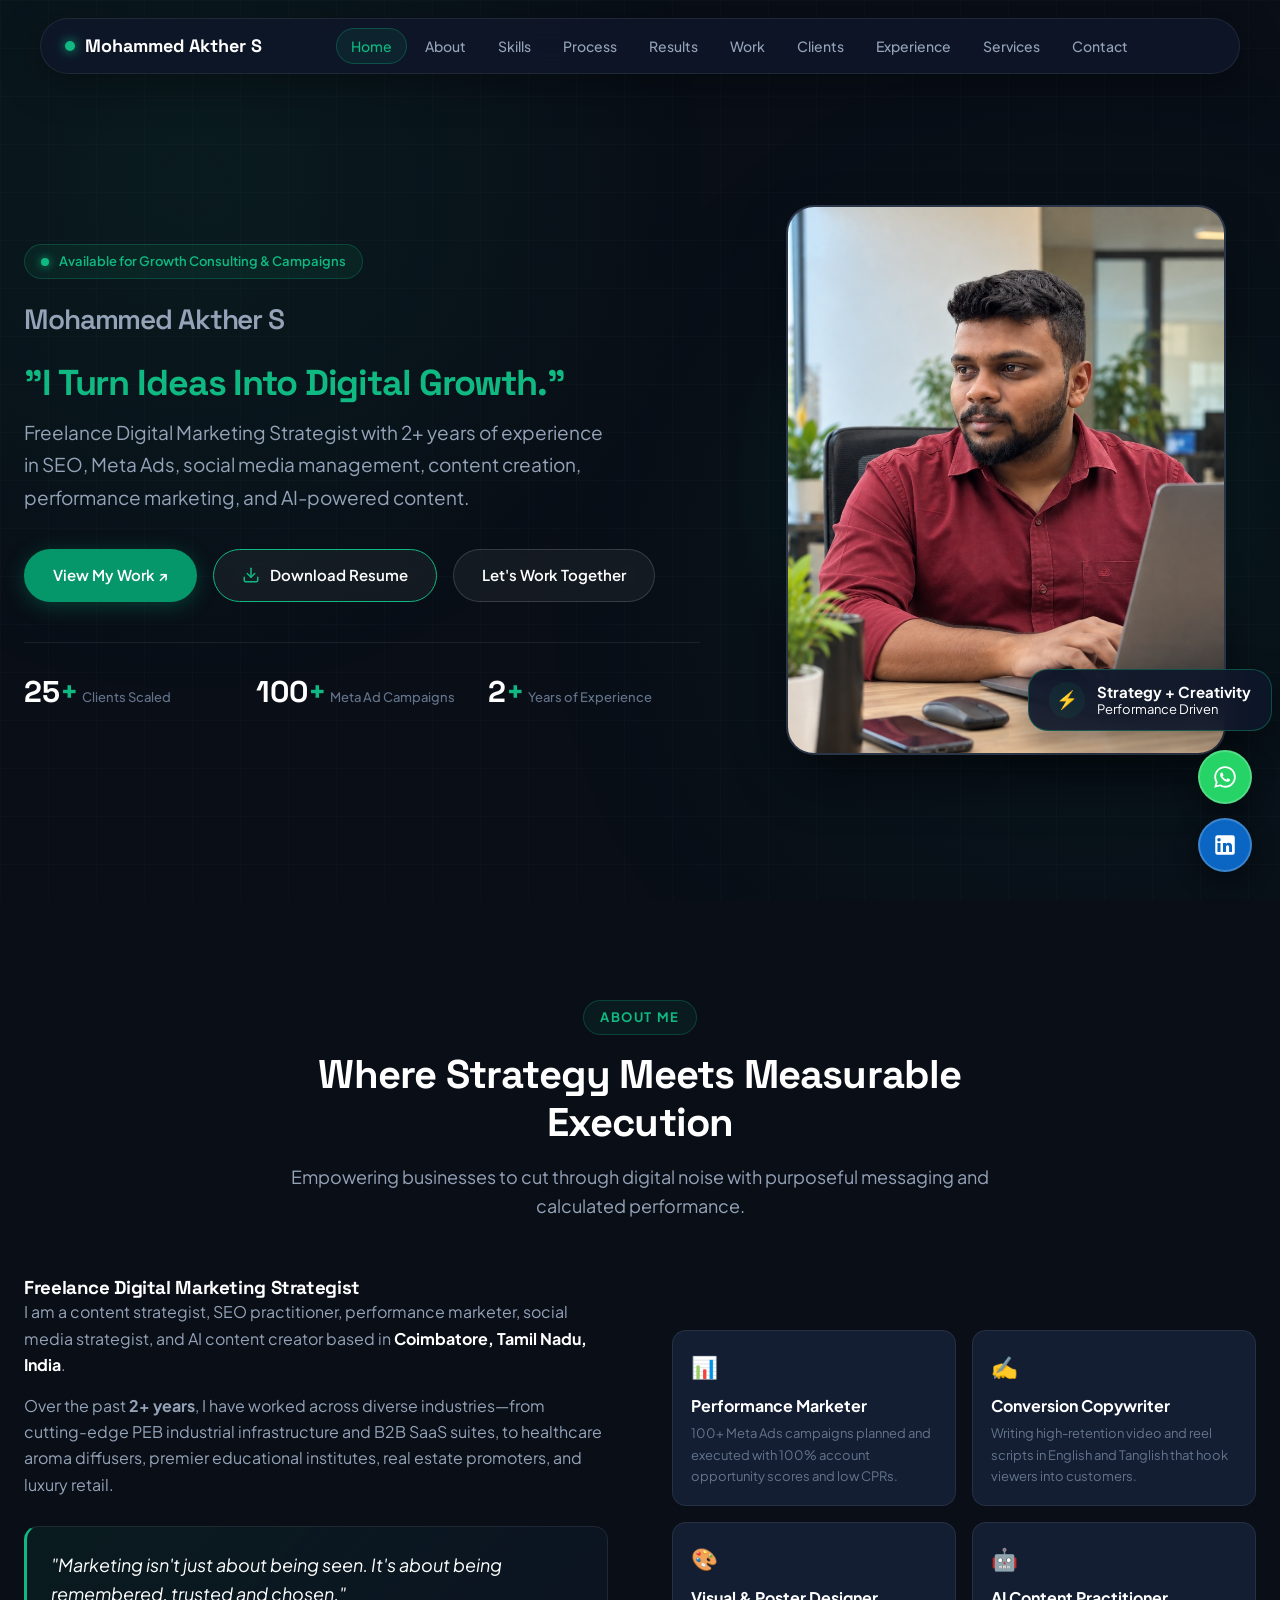
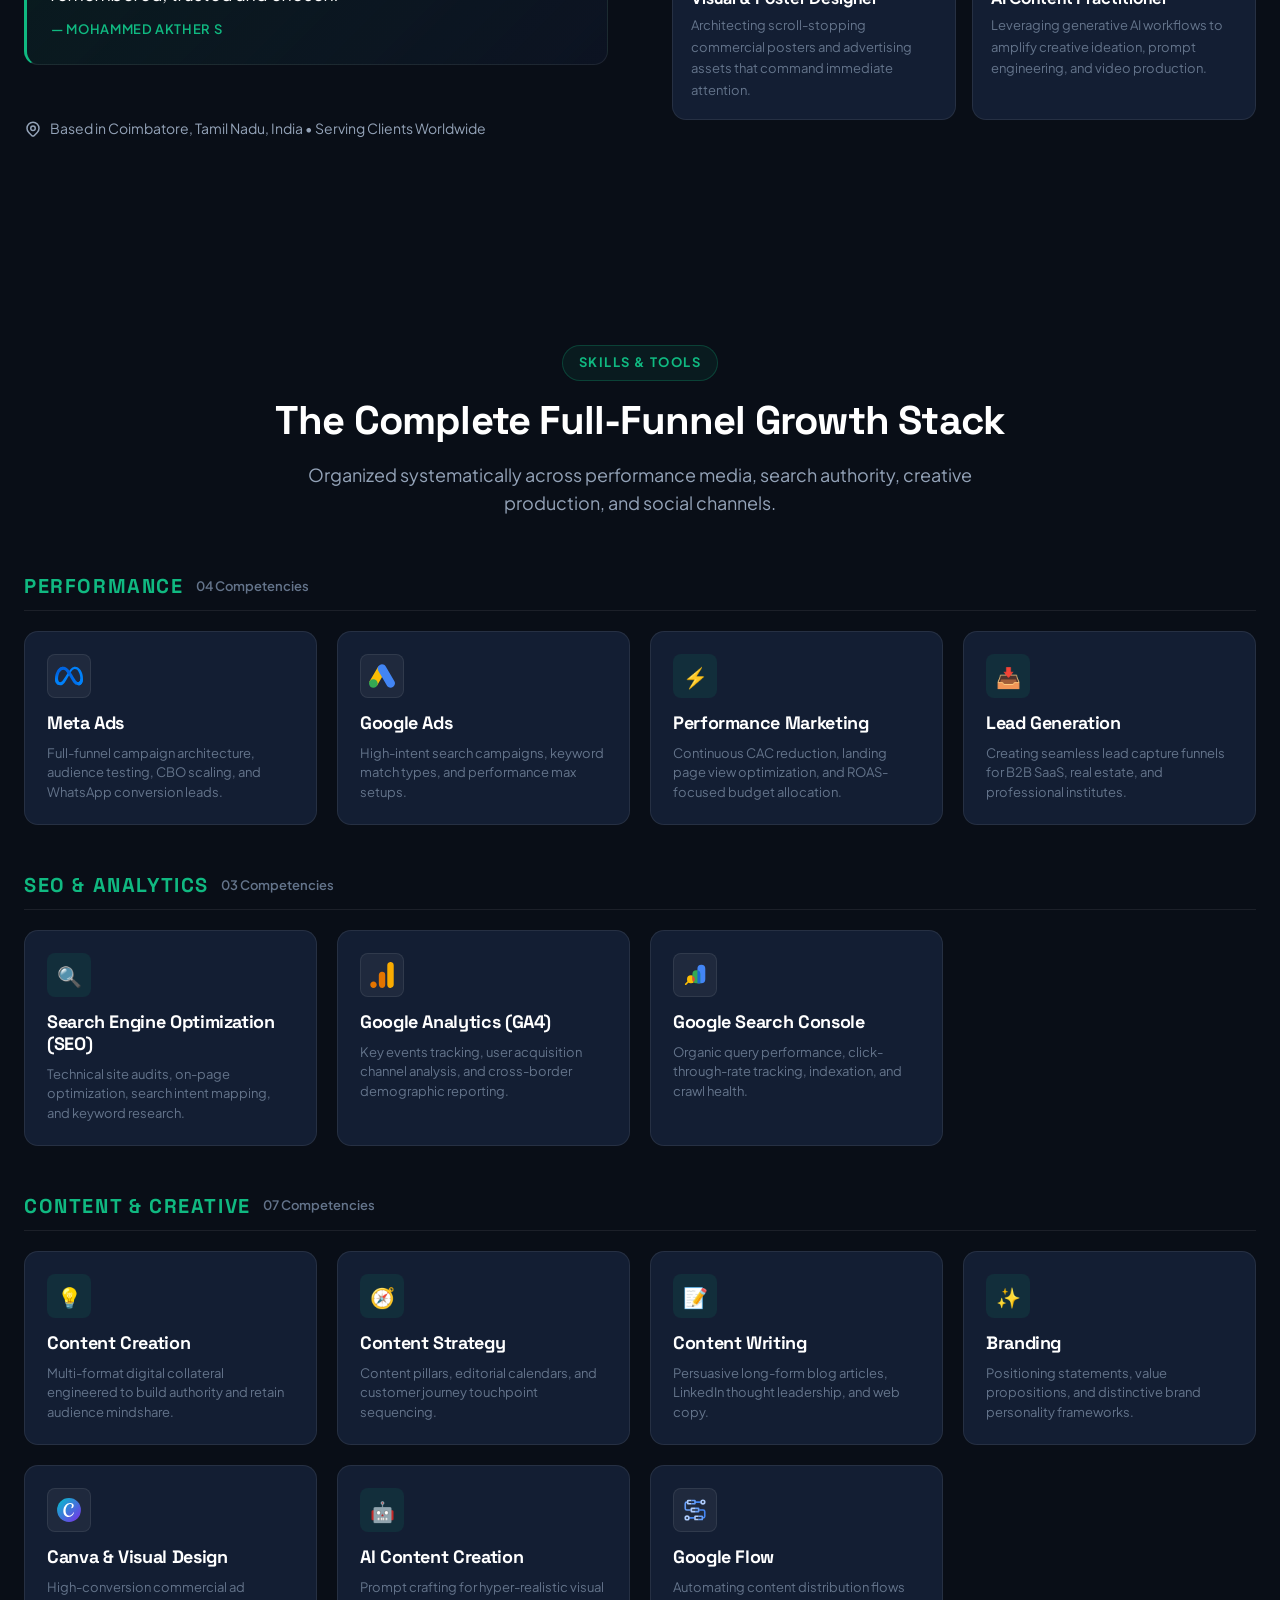
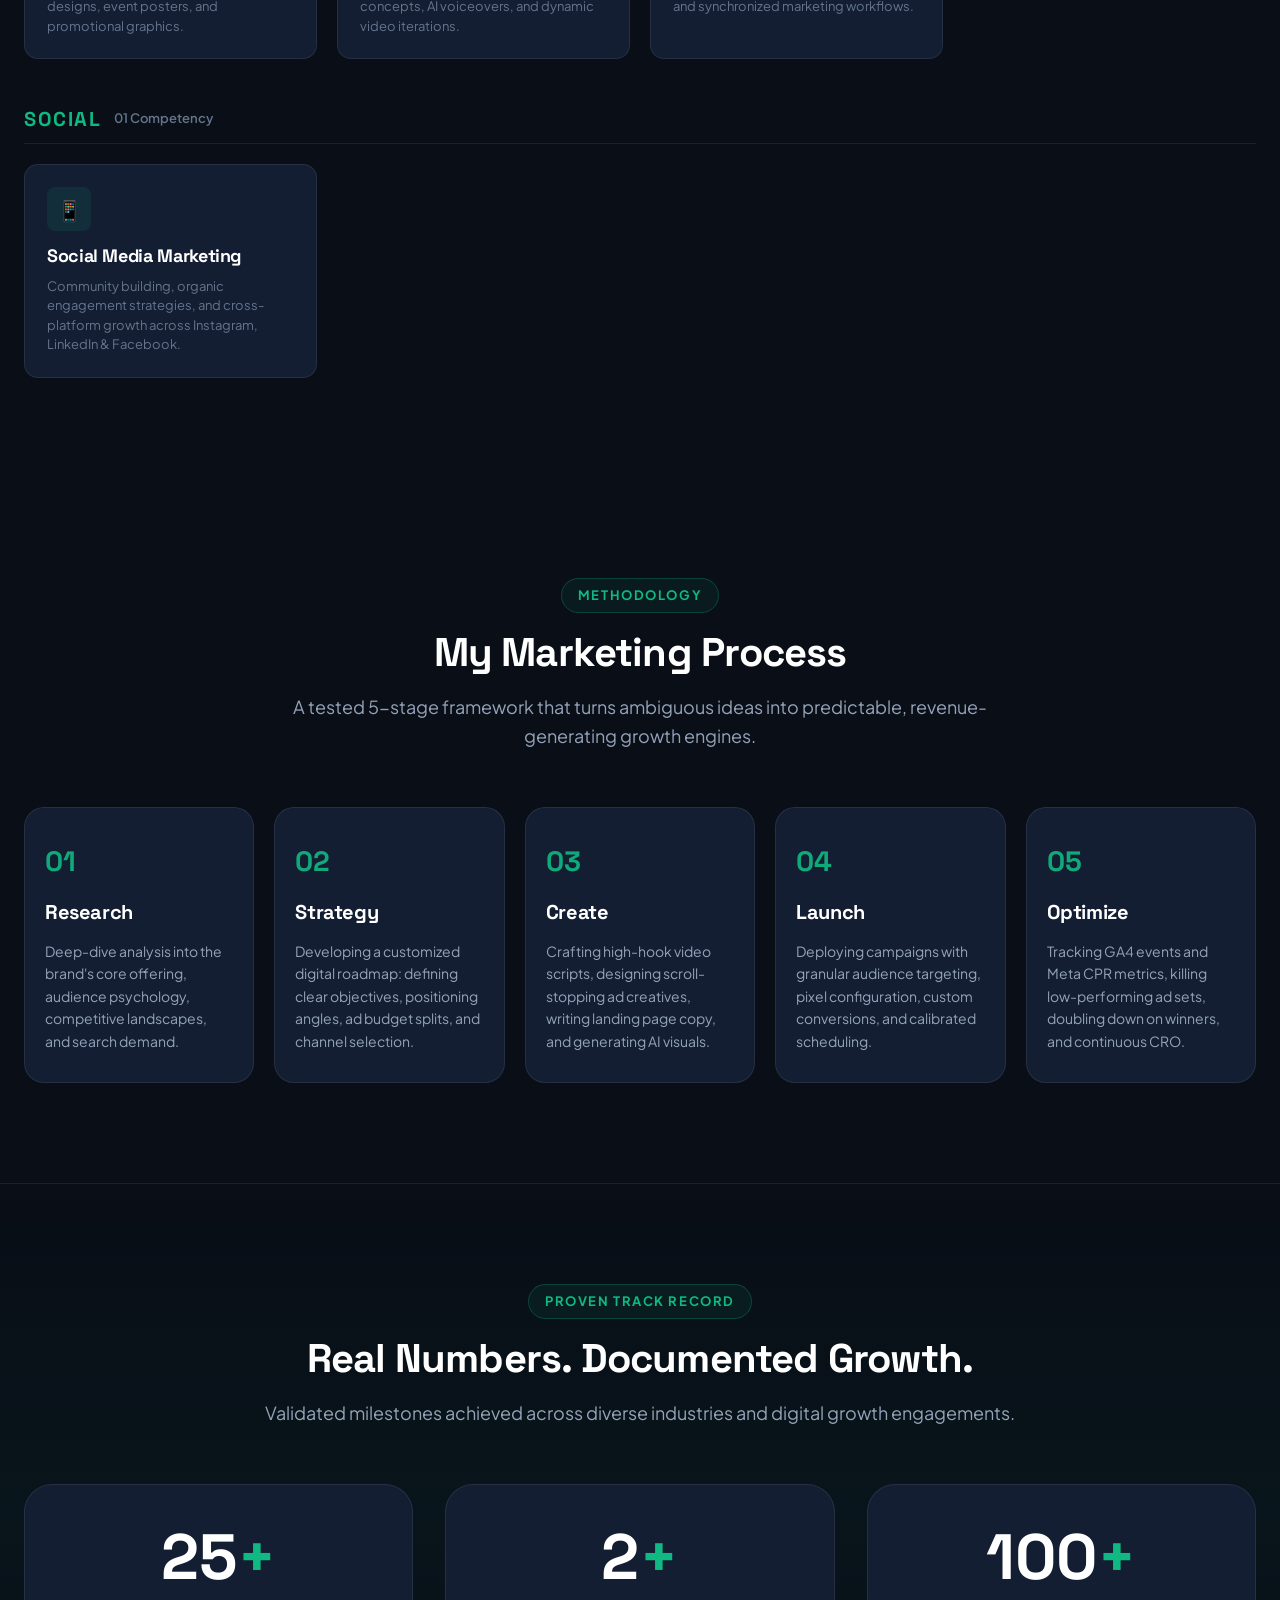
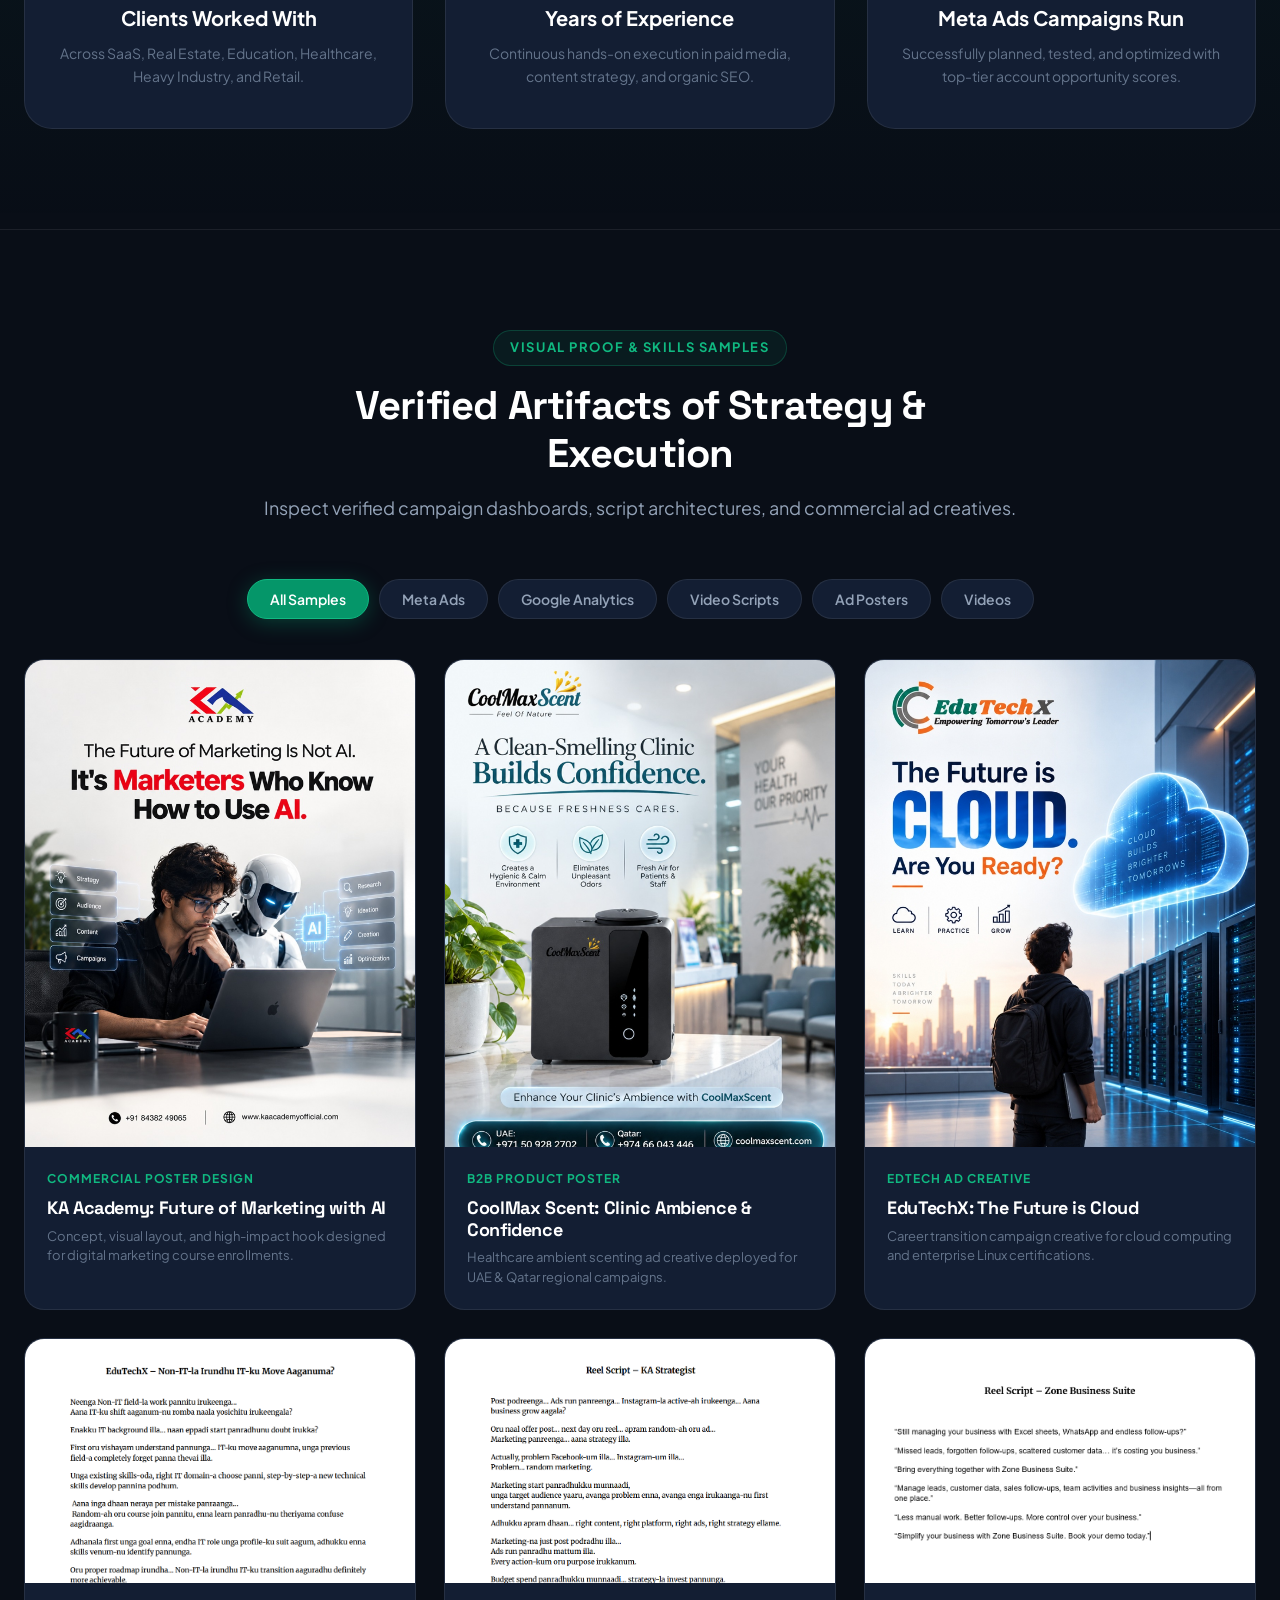
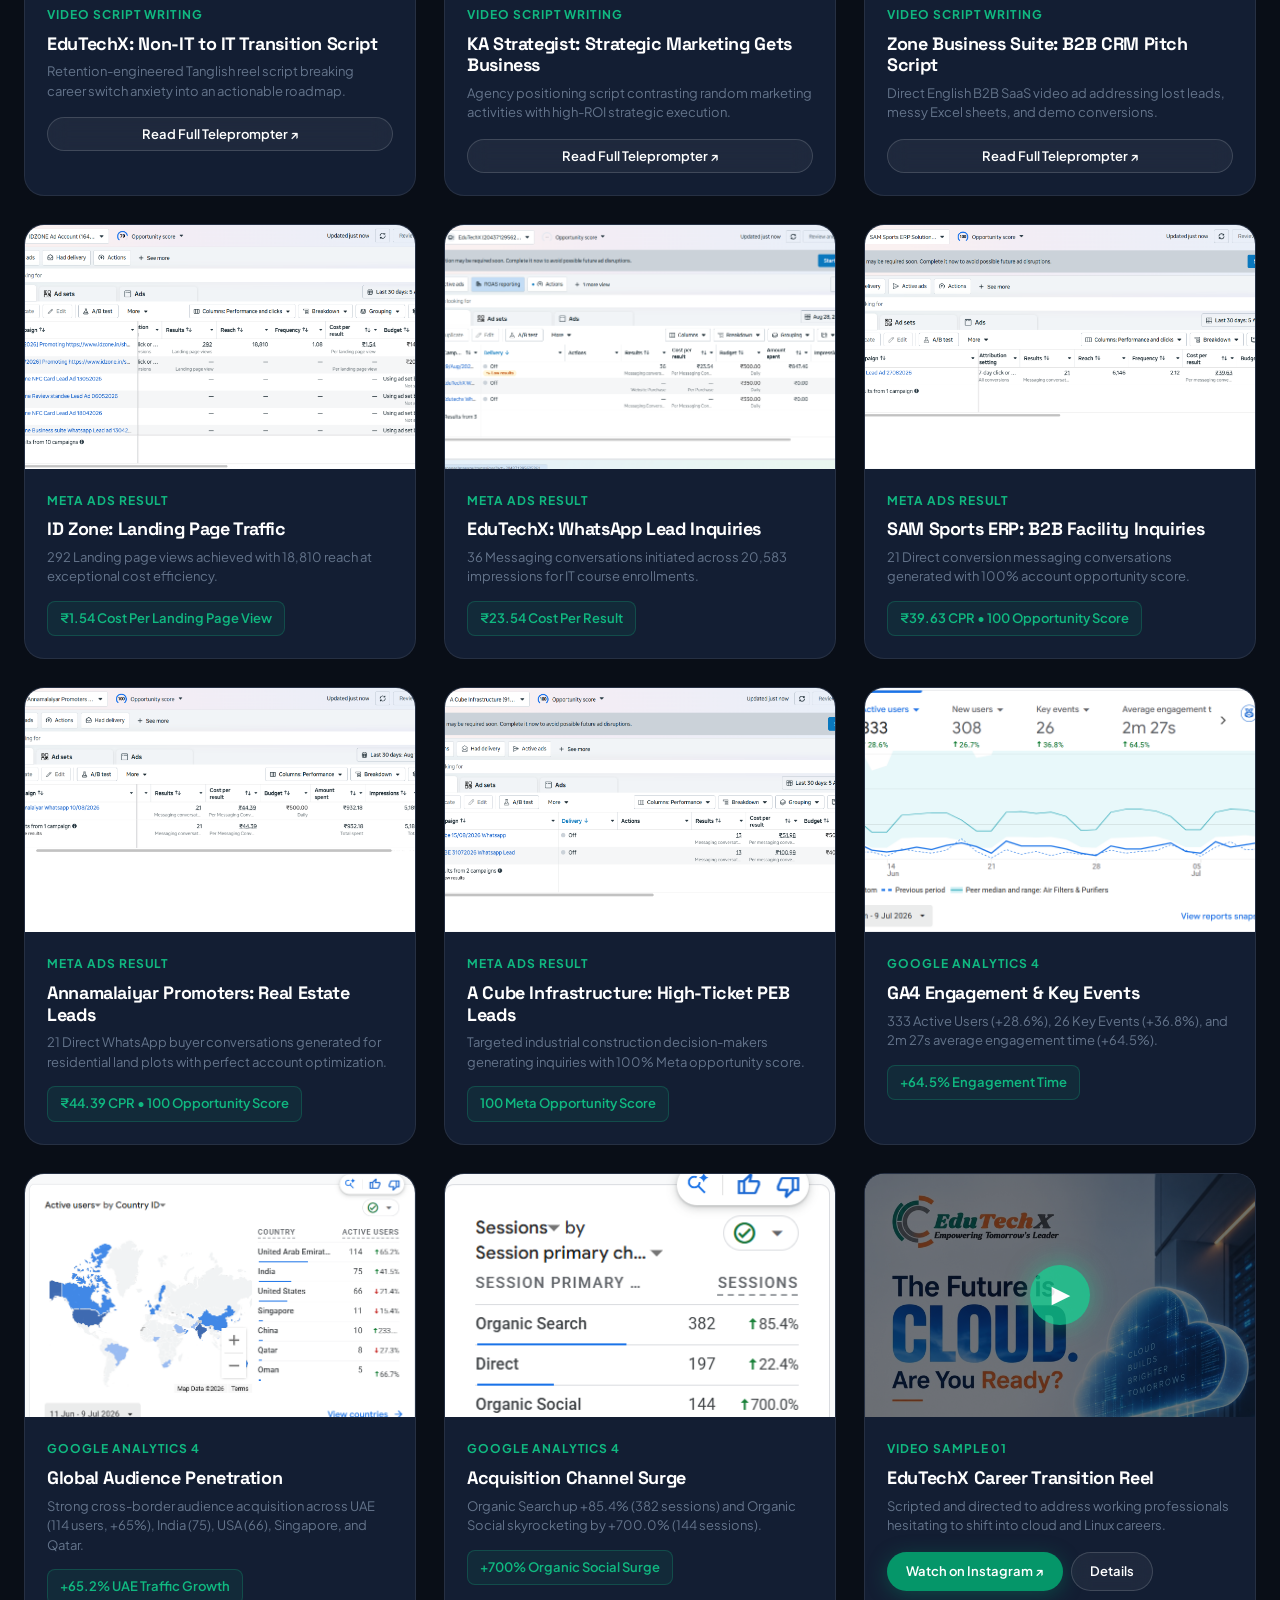
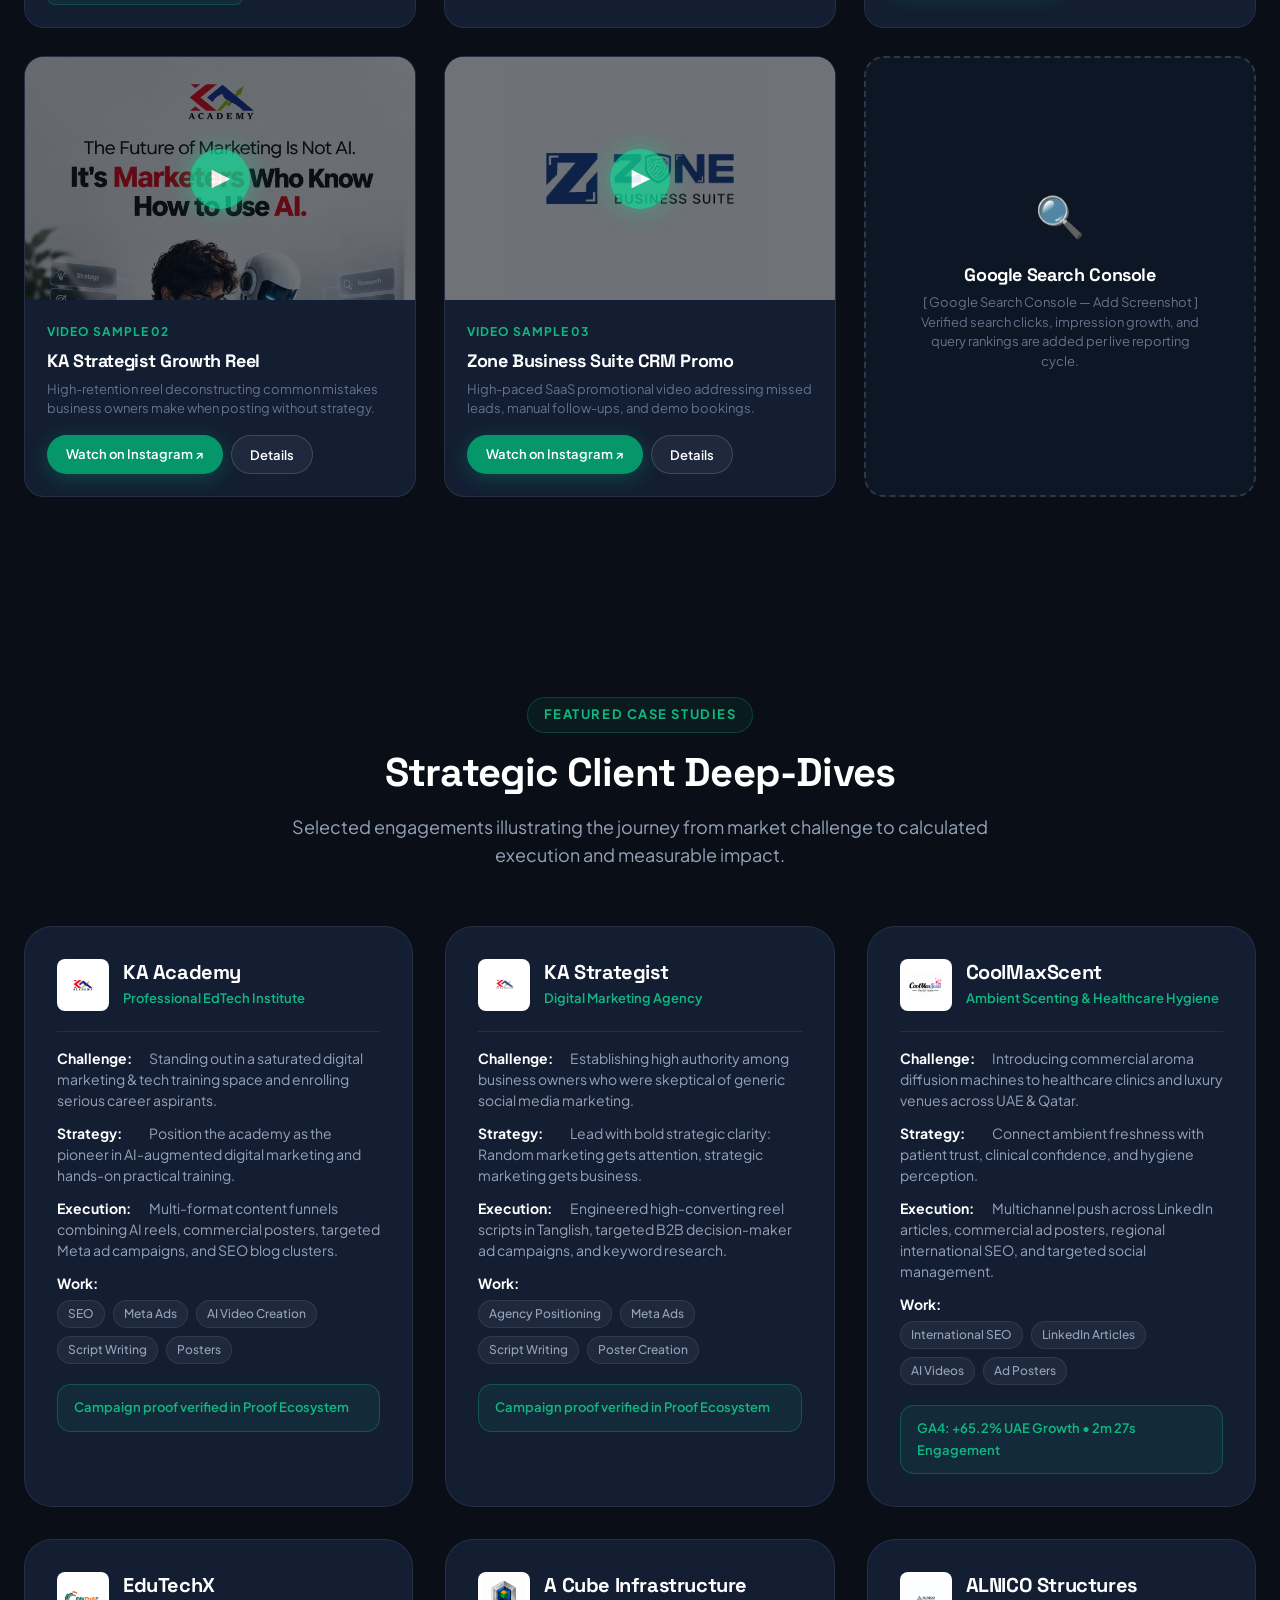
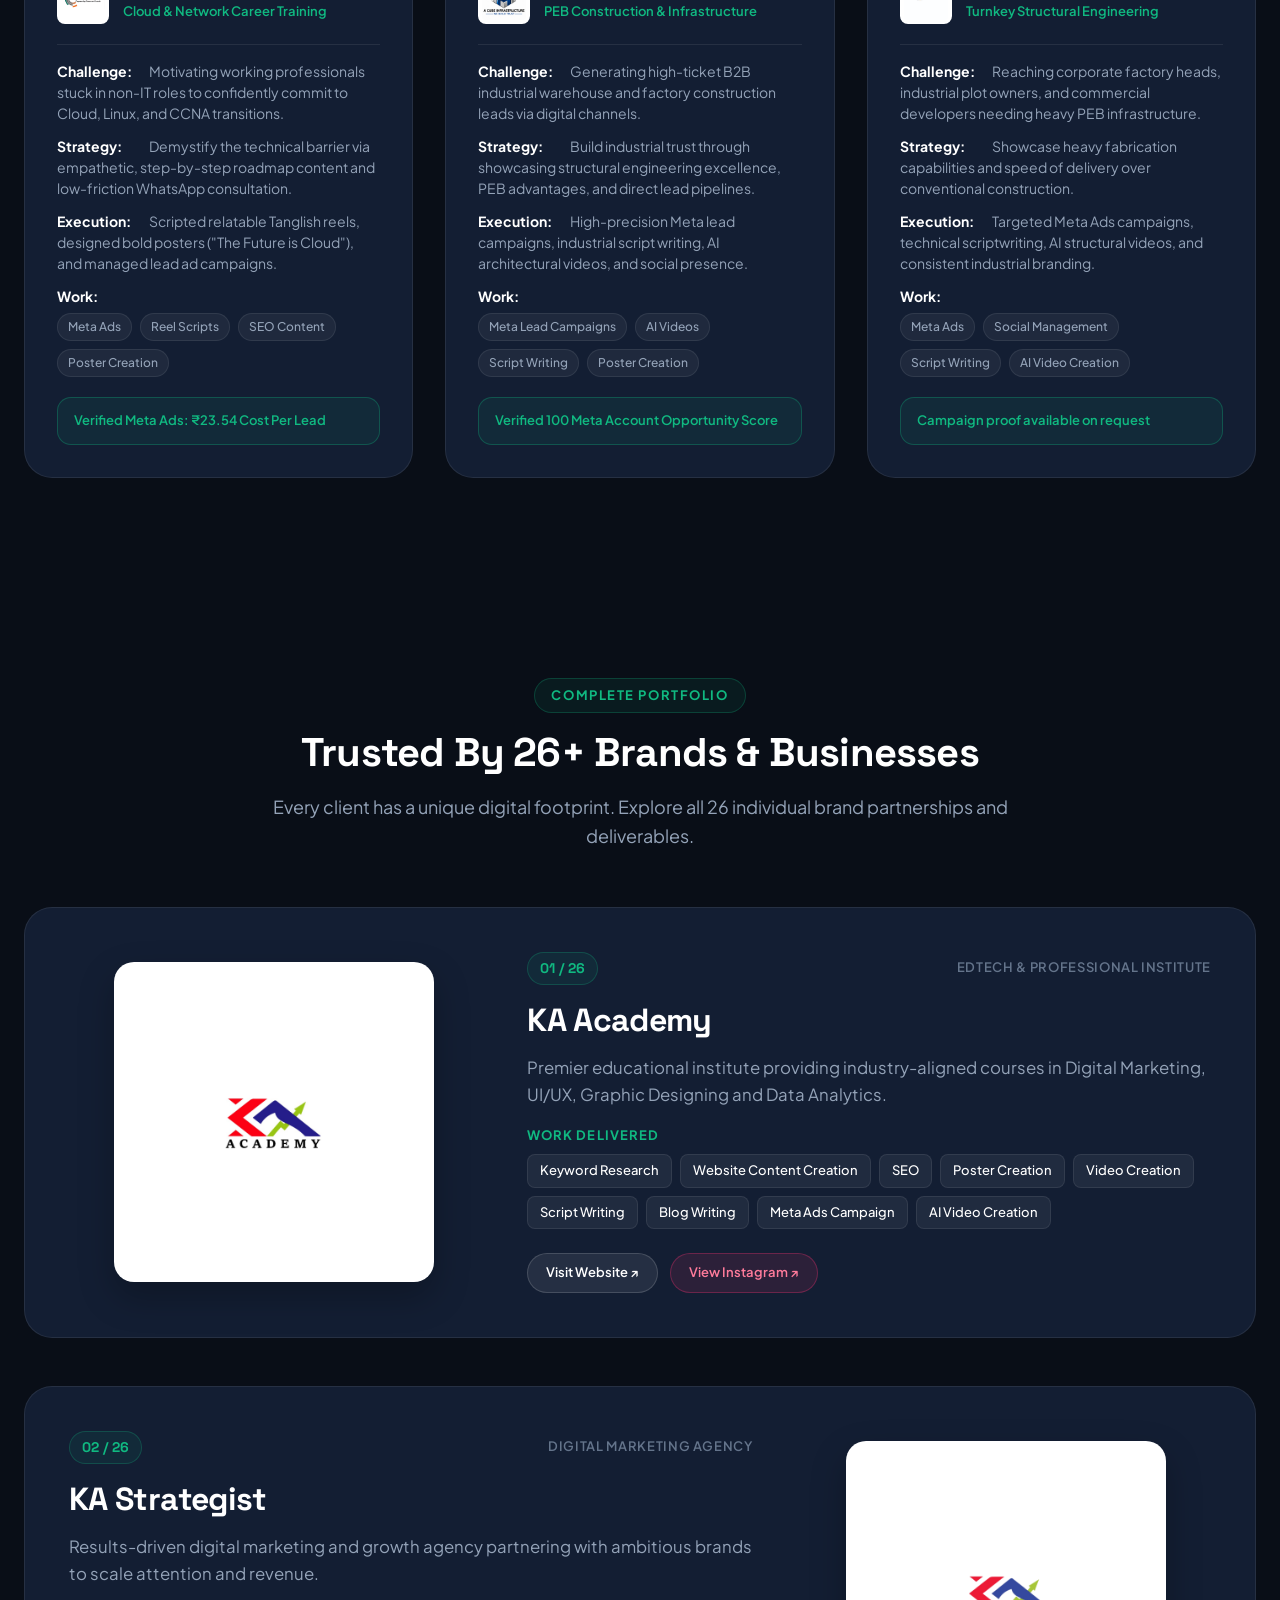
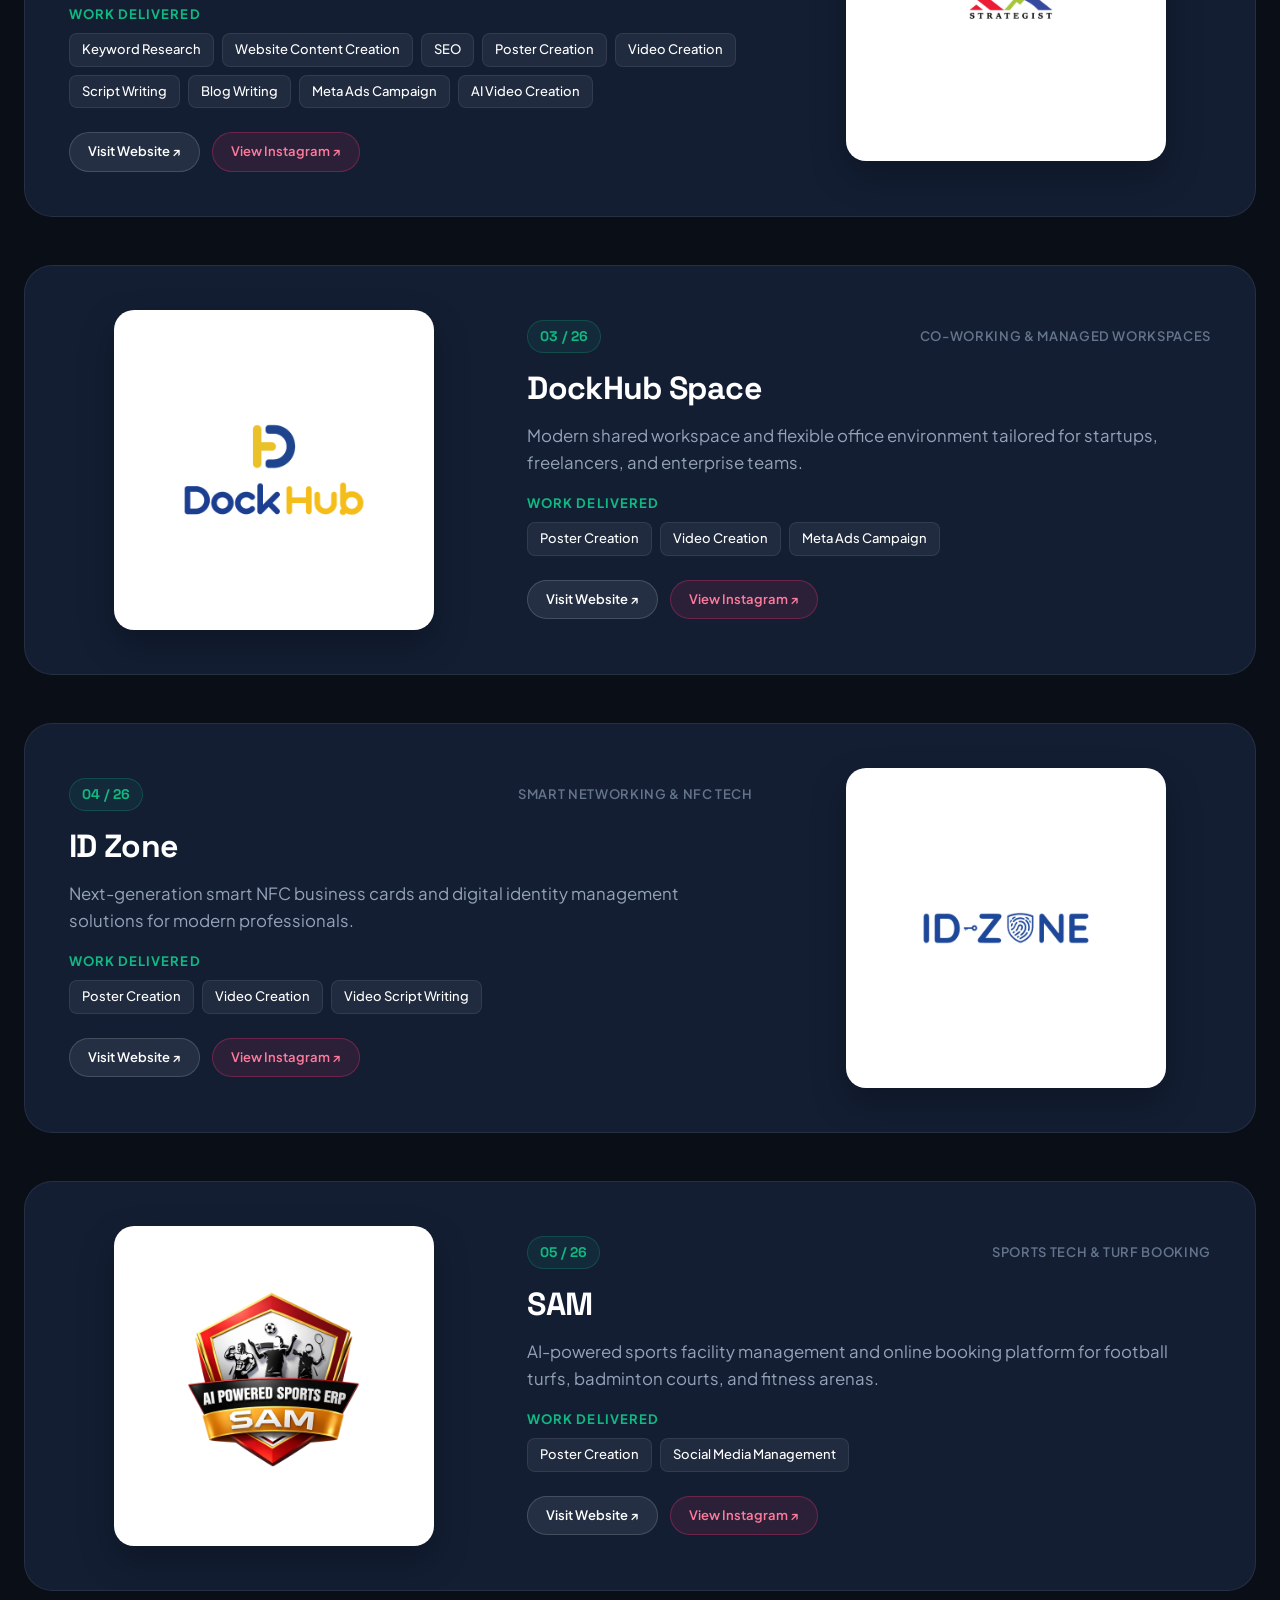
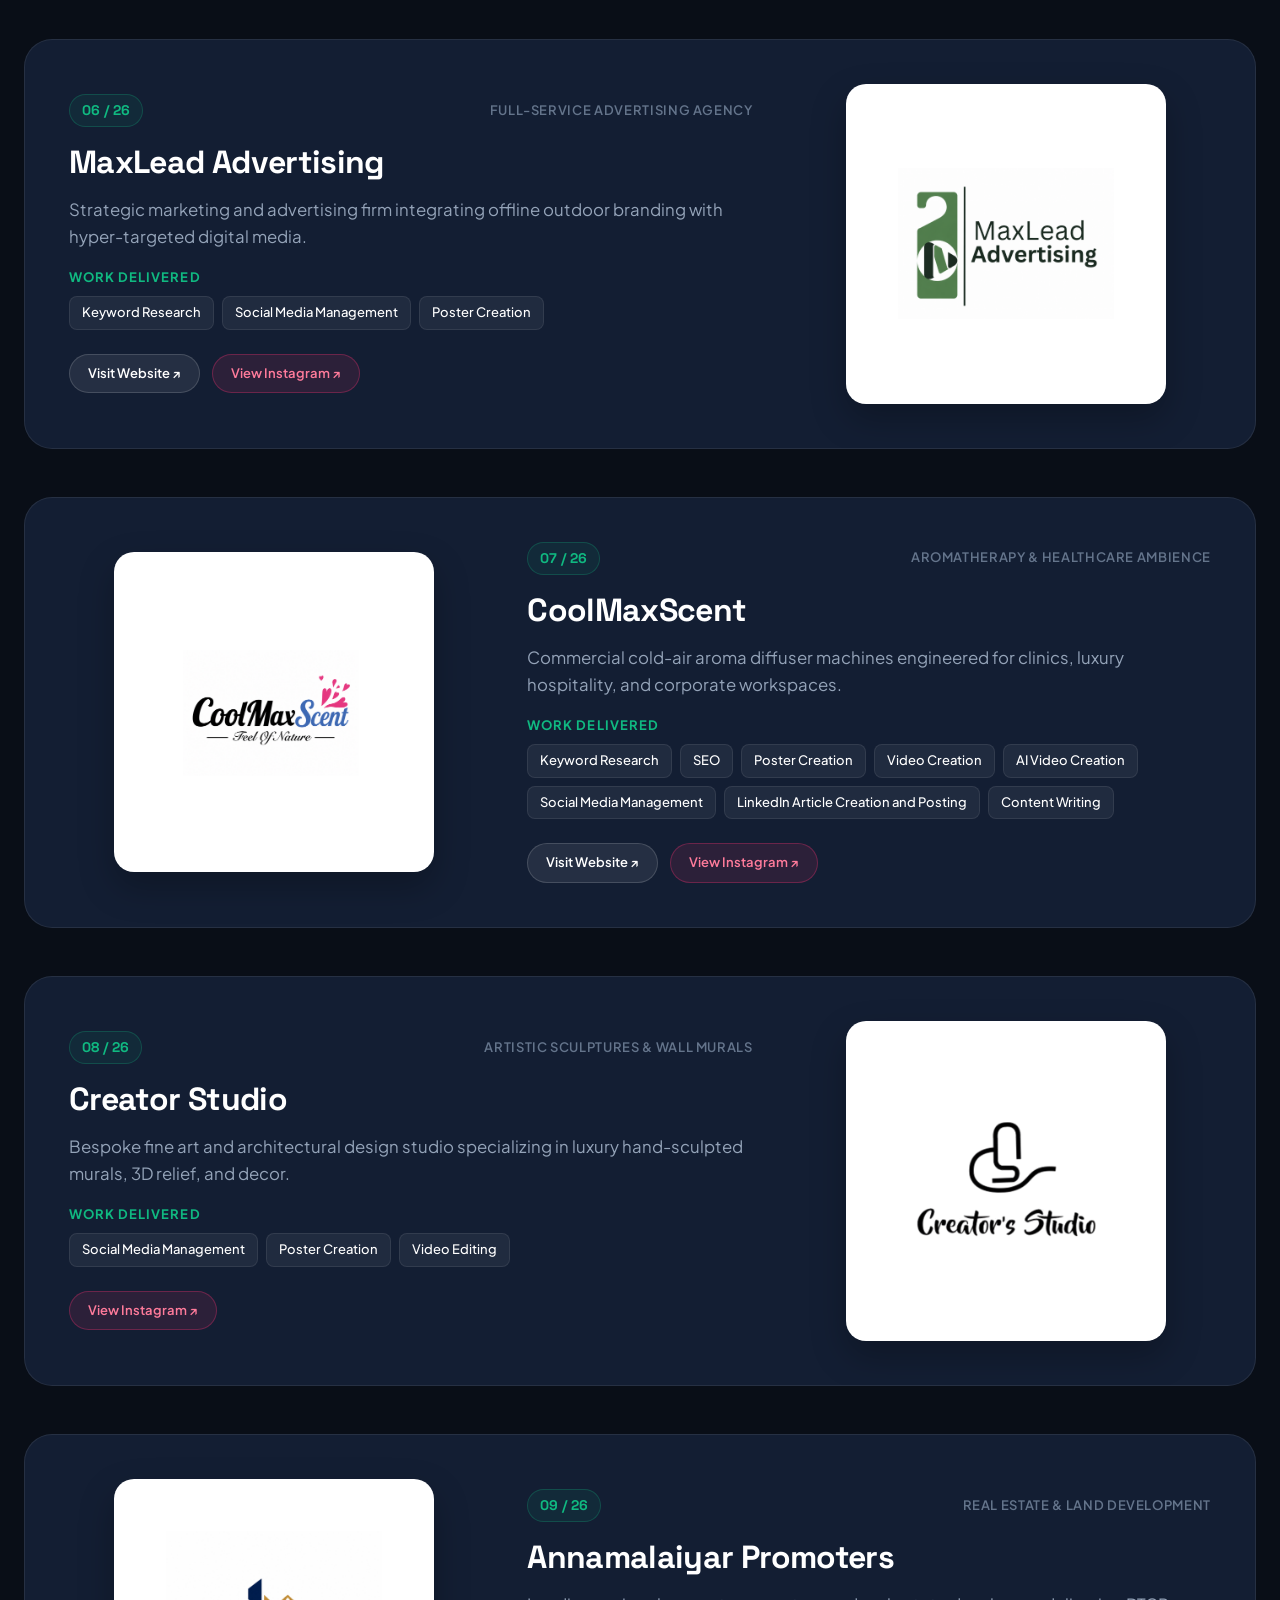
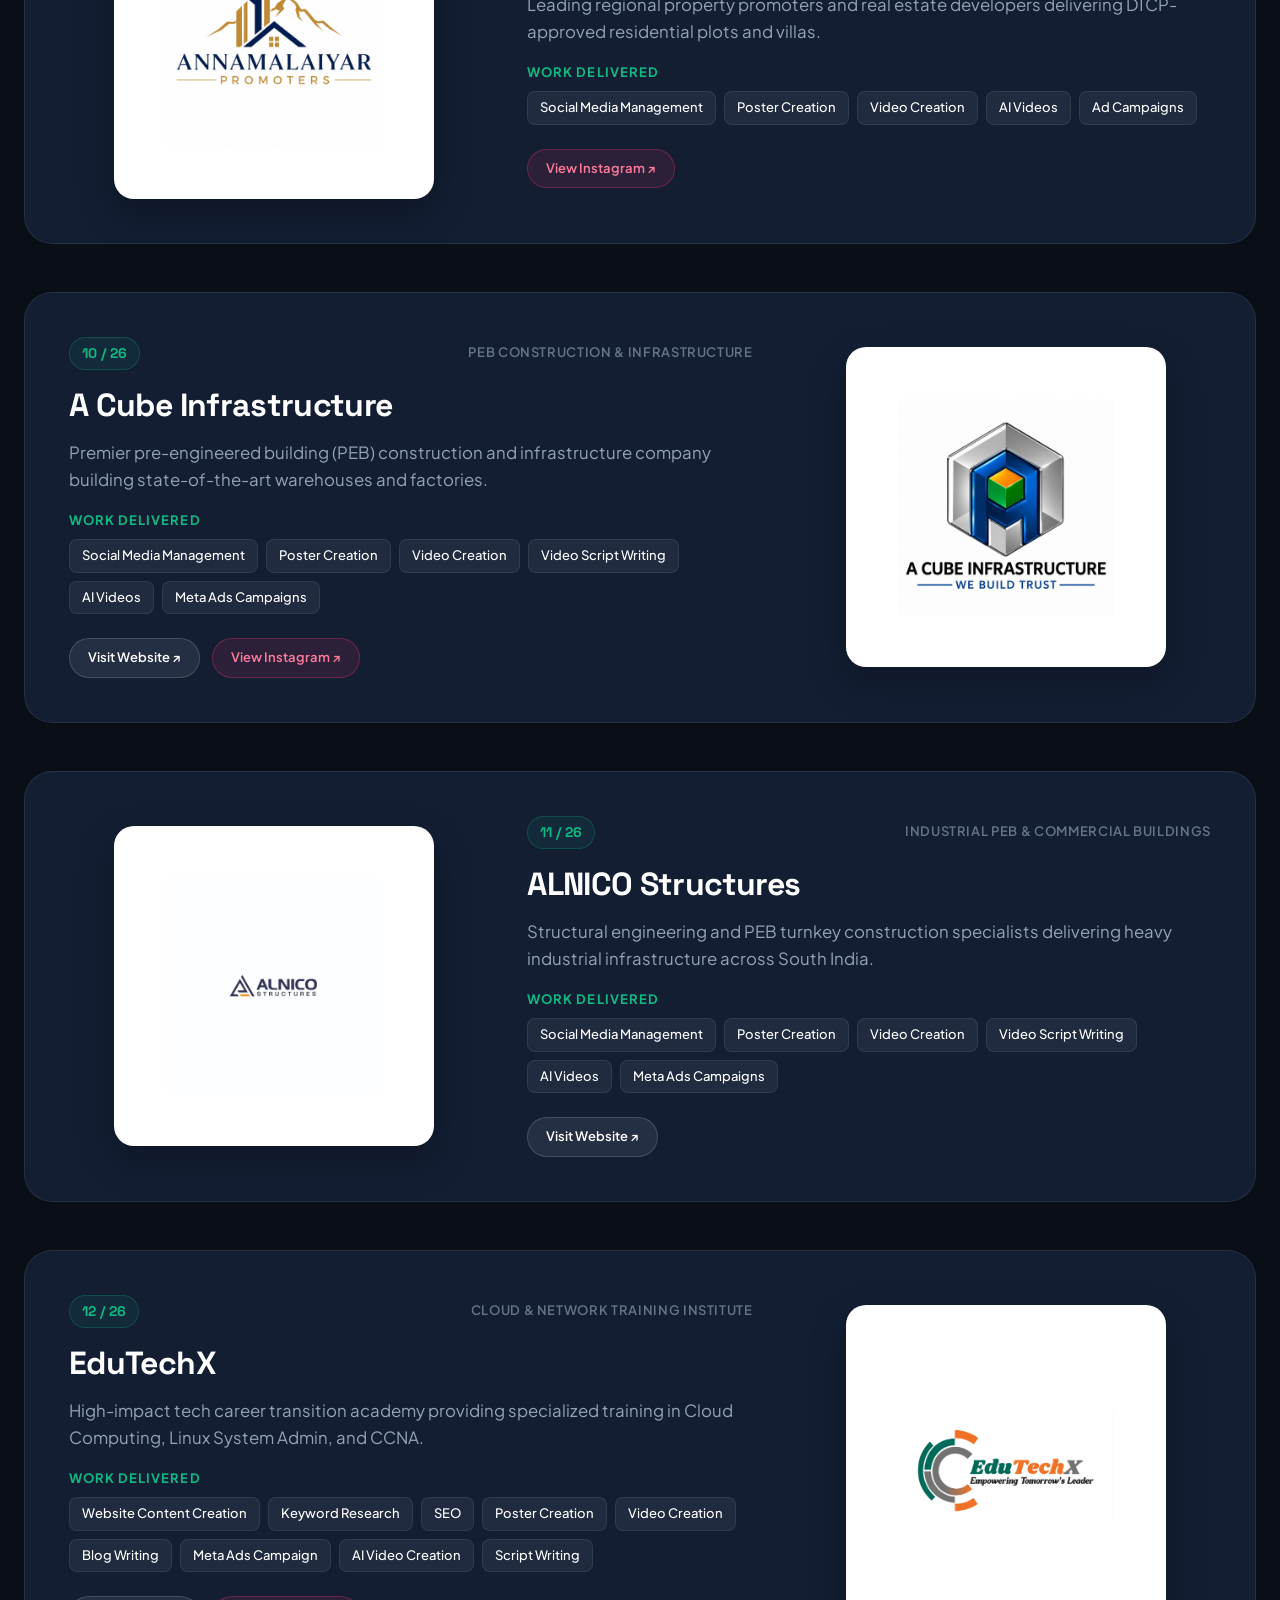
==== commit ce1dbe90: "Initial portfolio setup" ====
--- a/index.html
+++ b/index.html
@@ -117,7 +117,7 @@
           </h1>
 
           <p class="hero-bio">
-            Freelance Digital Marketing Strategist helping brands grow through SEO, Meta Ads, social media, content creation, performance marketing and AI-powered content.
+            Freelance Digital Marketing Strategist with 2+ years of experience in SEO, Meta Ads, social media management, content creation, performance marketing, and AI-powered content.
           </p>
 
           <div class="hero-actions">
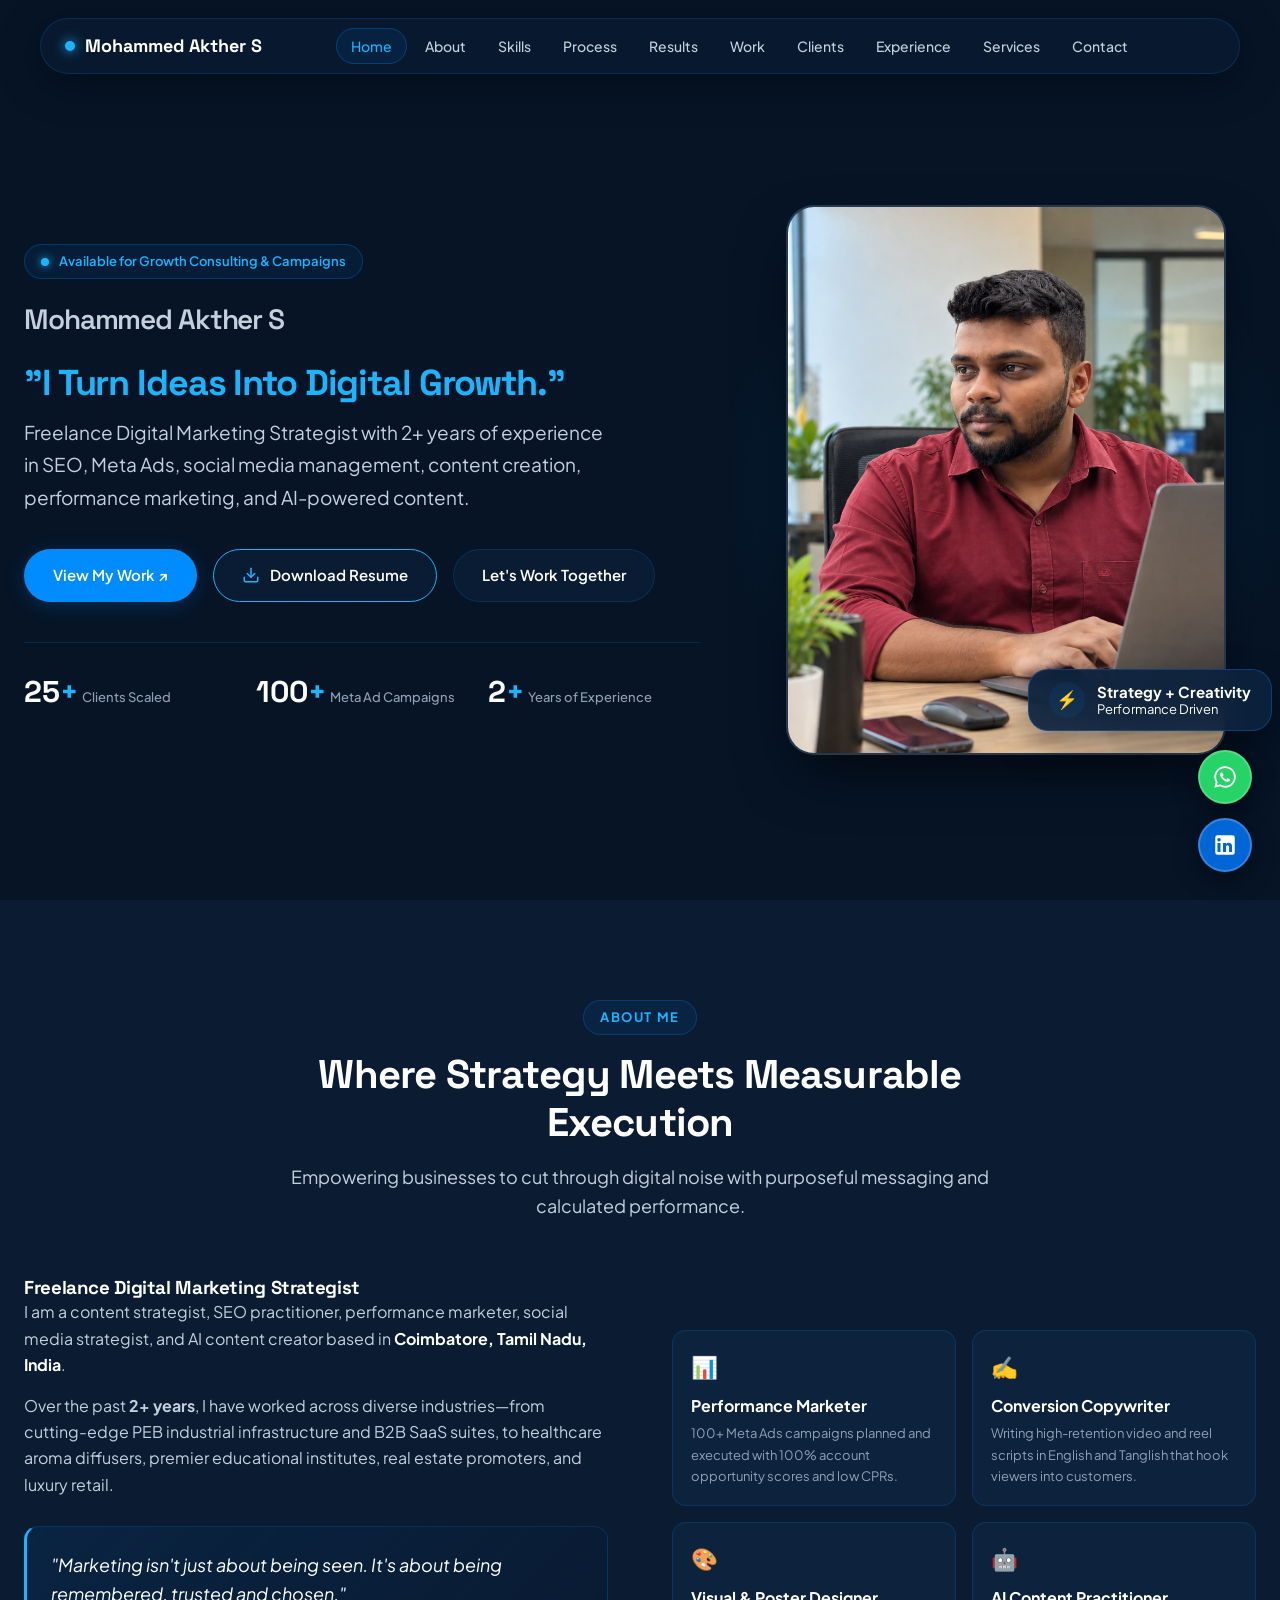
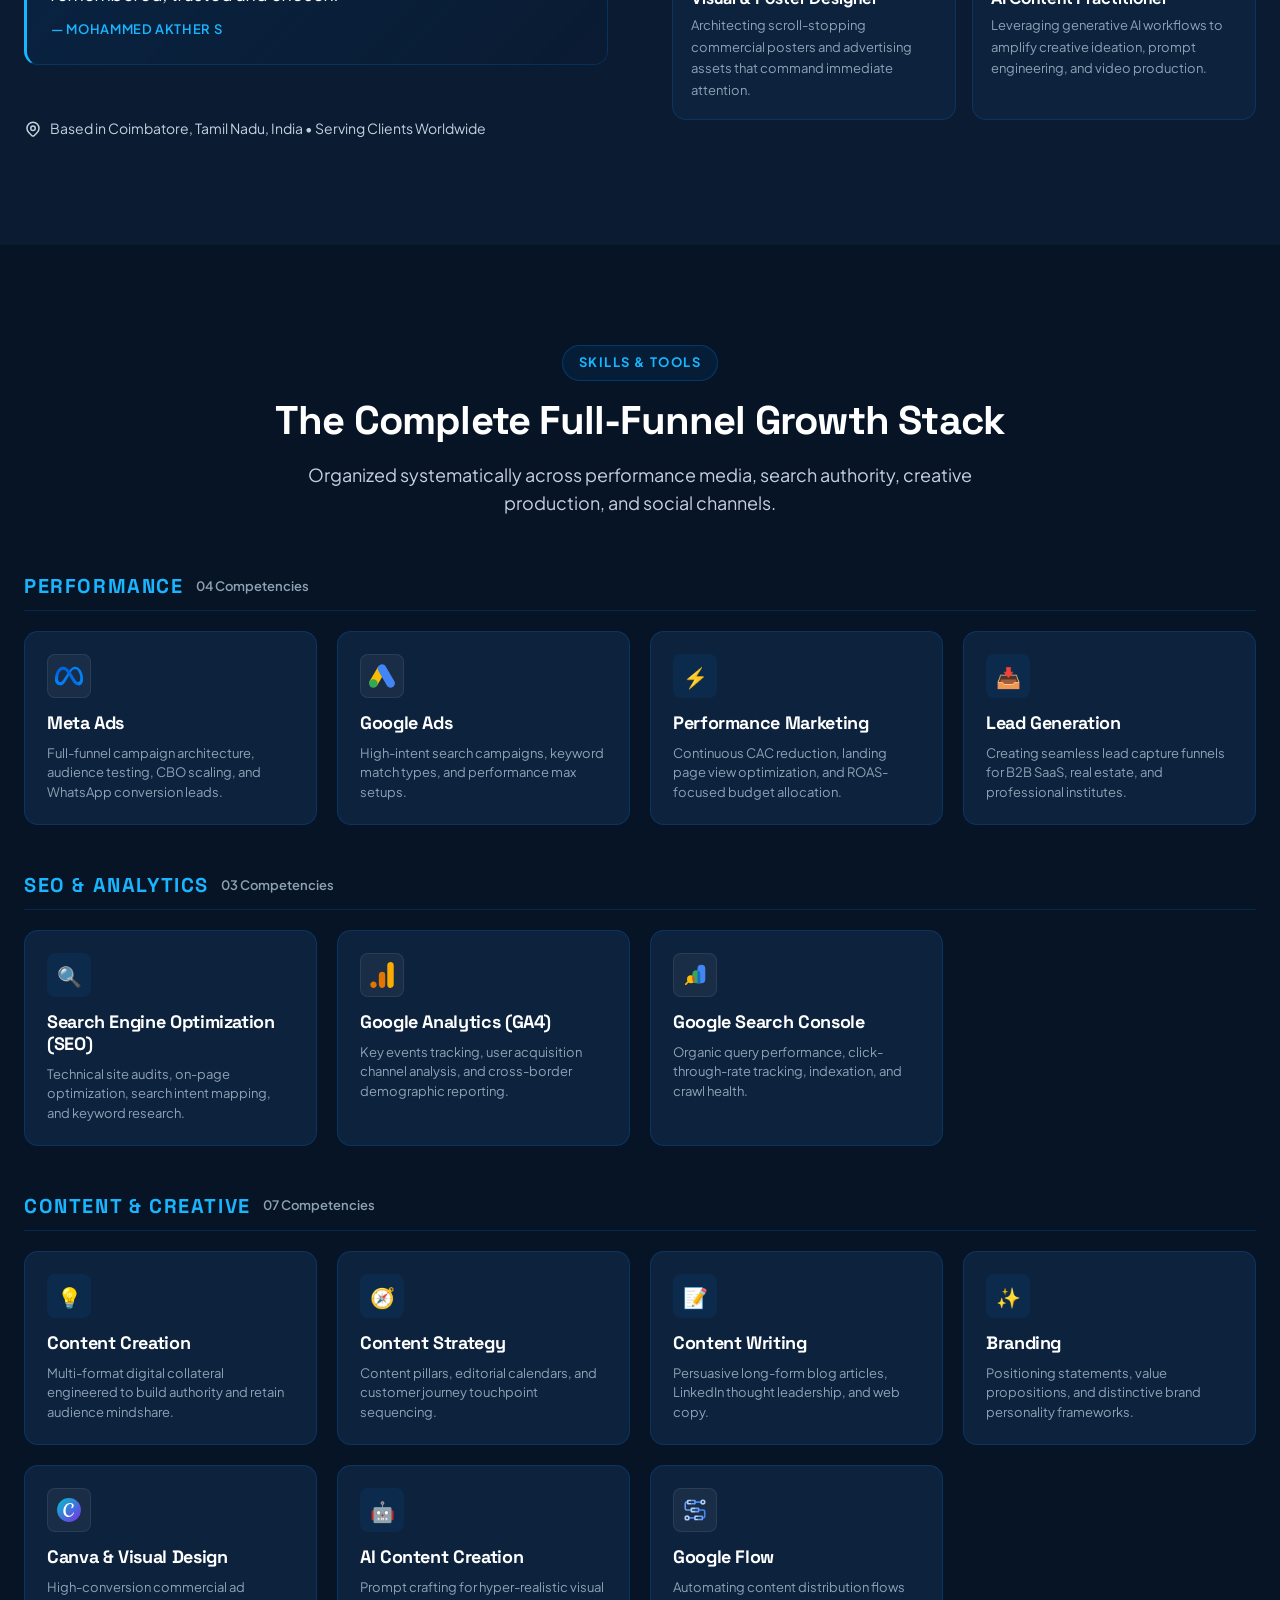
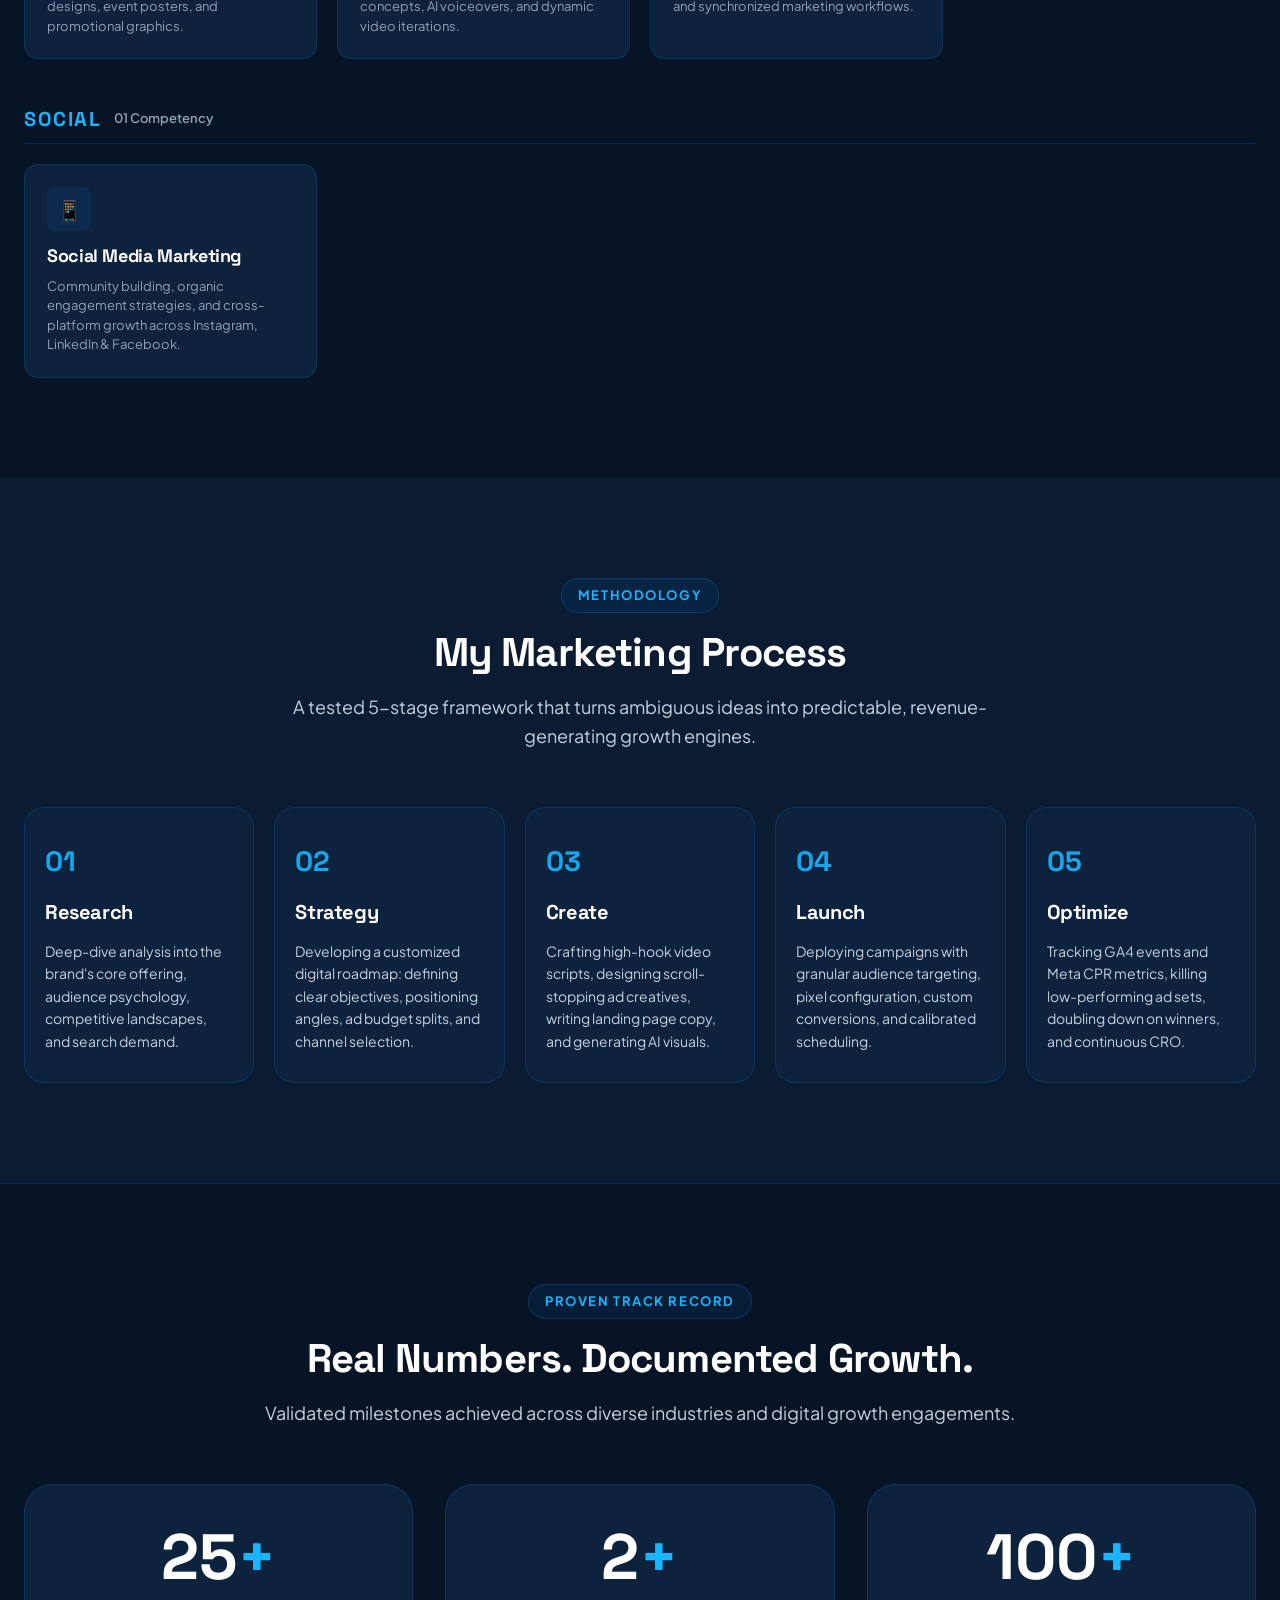
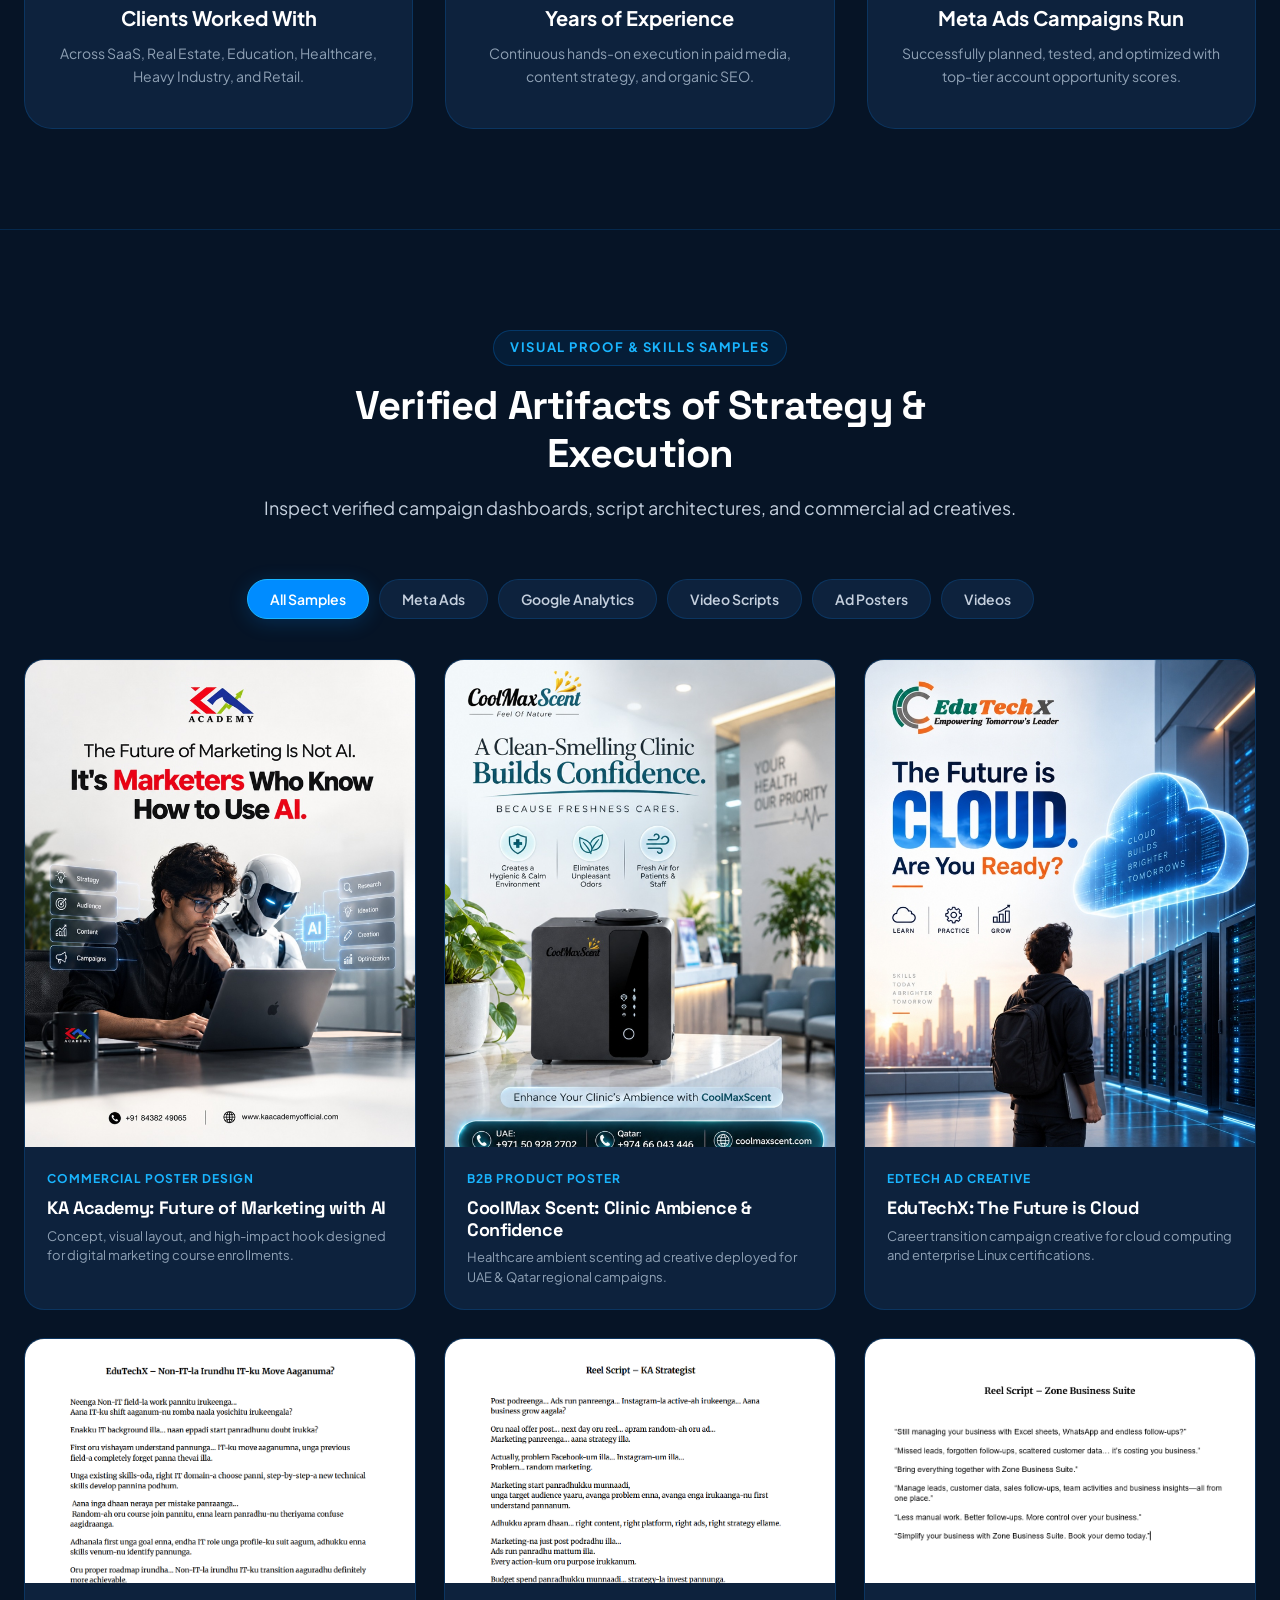
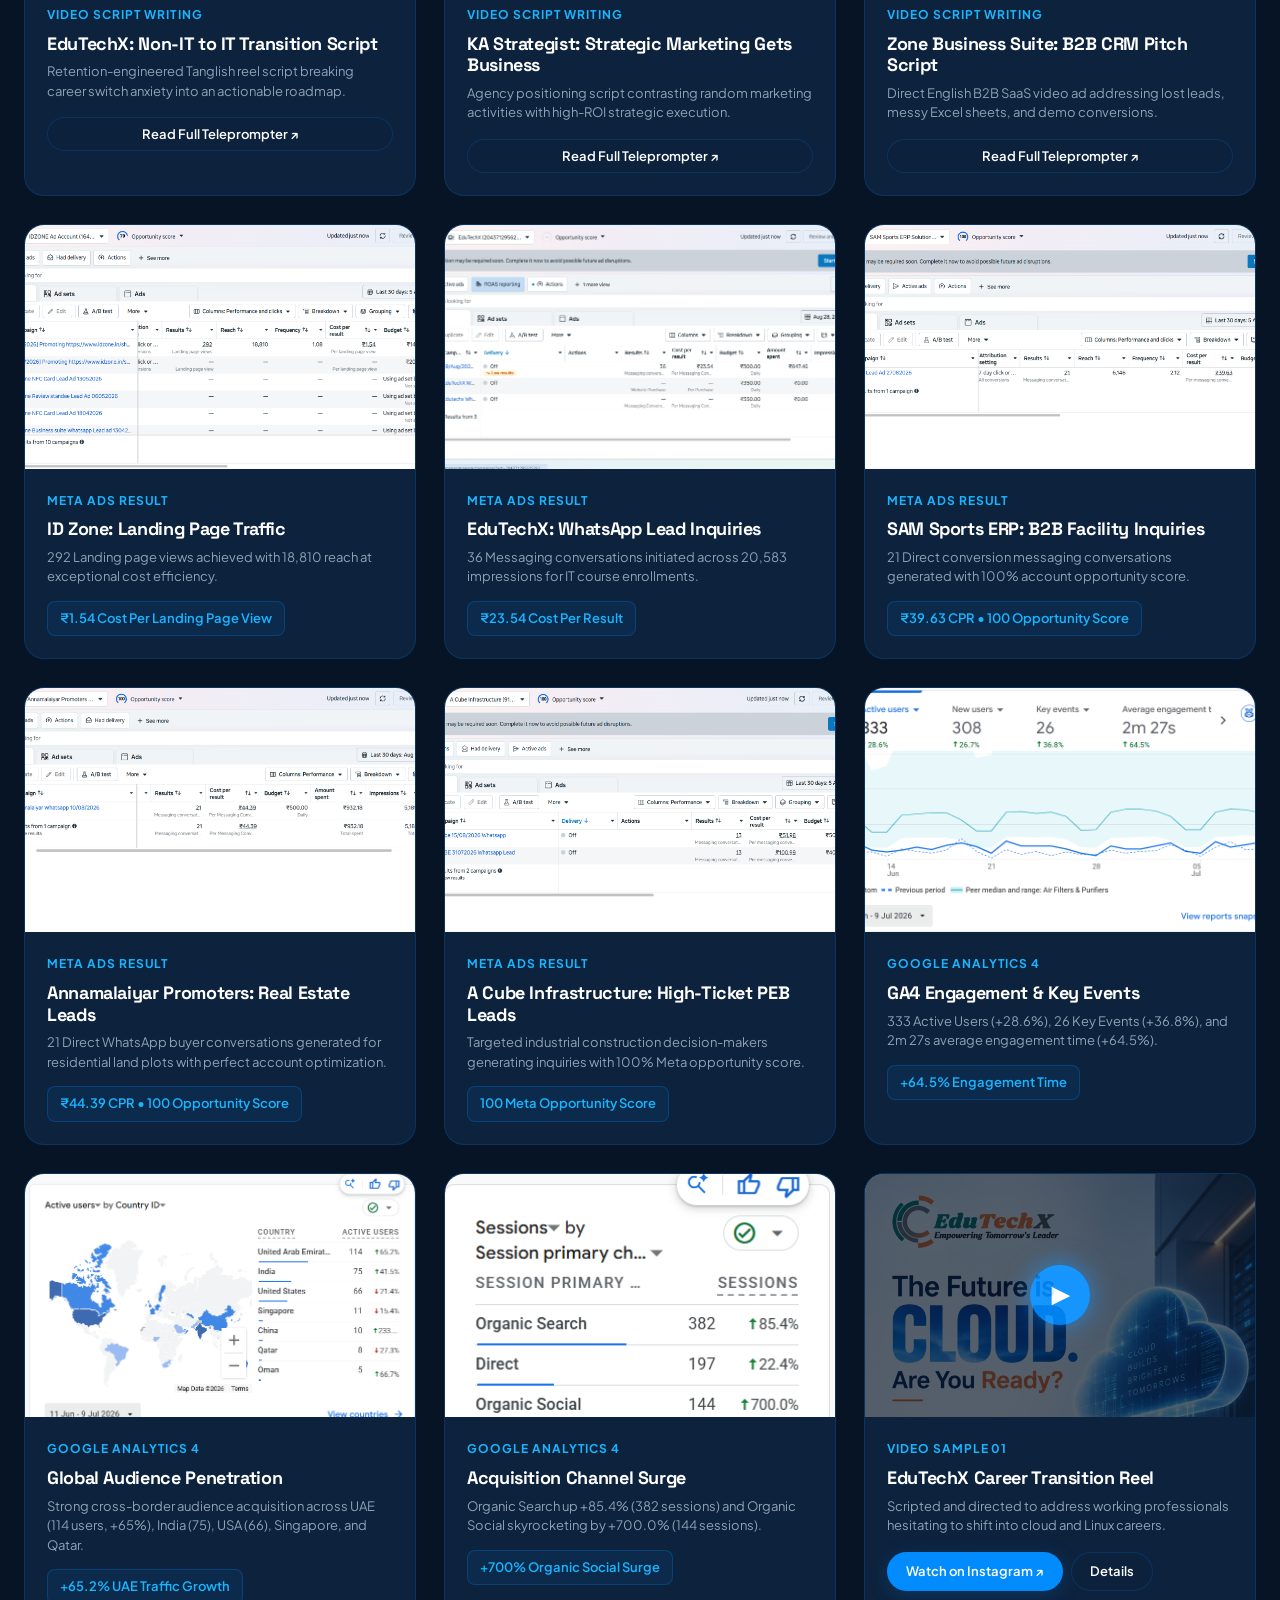
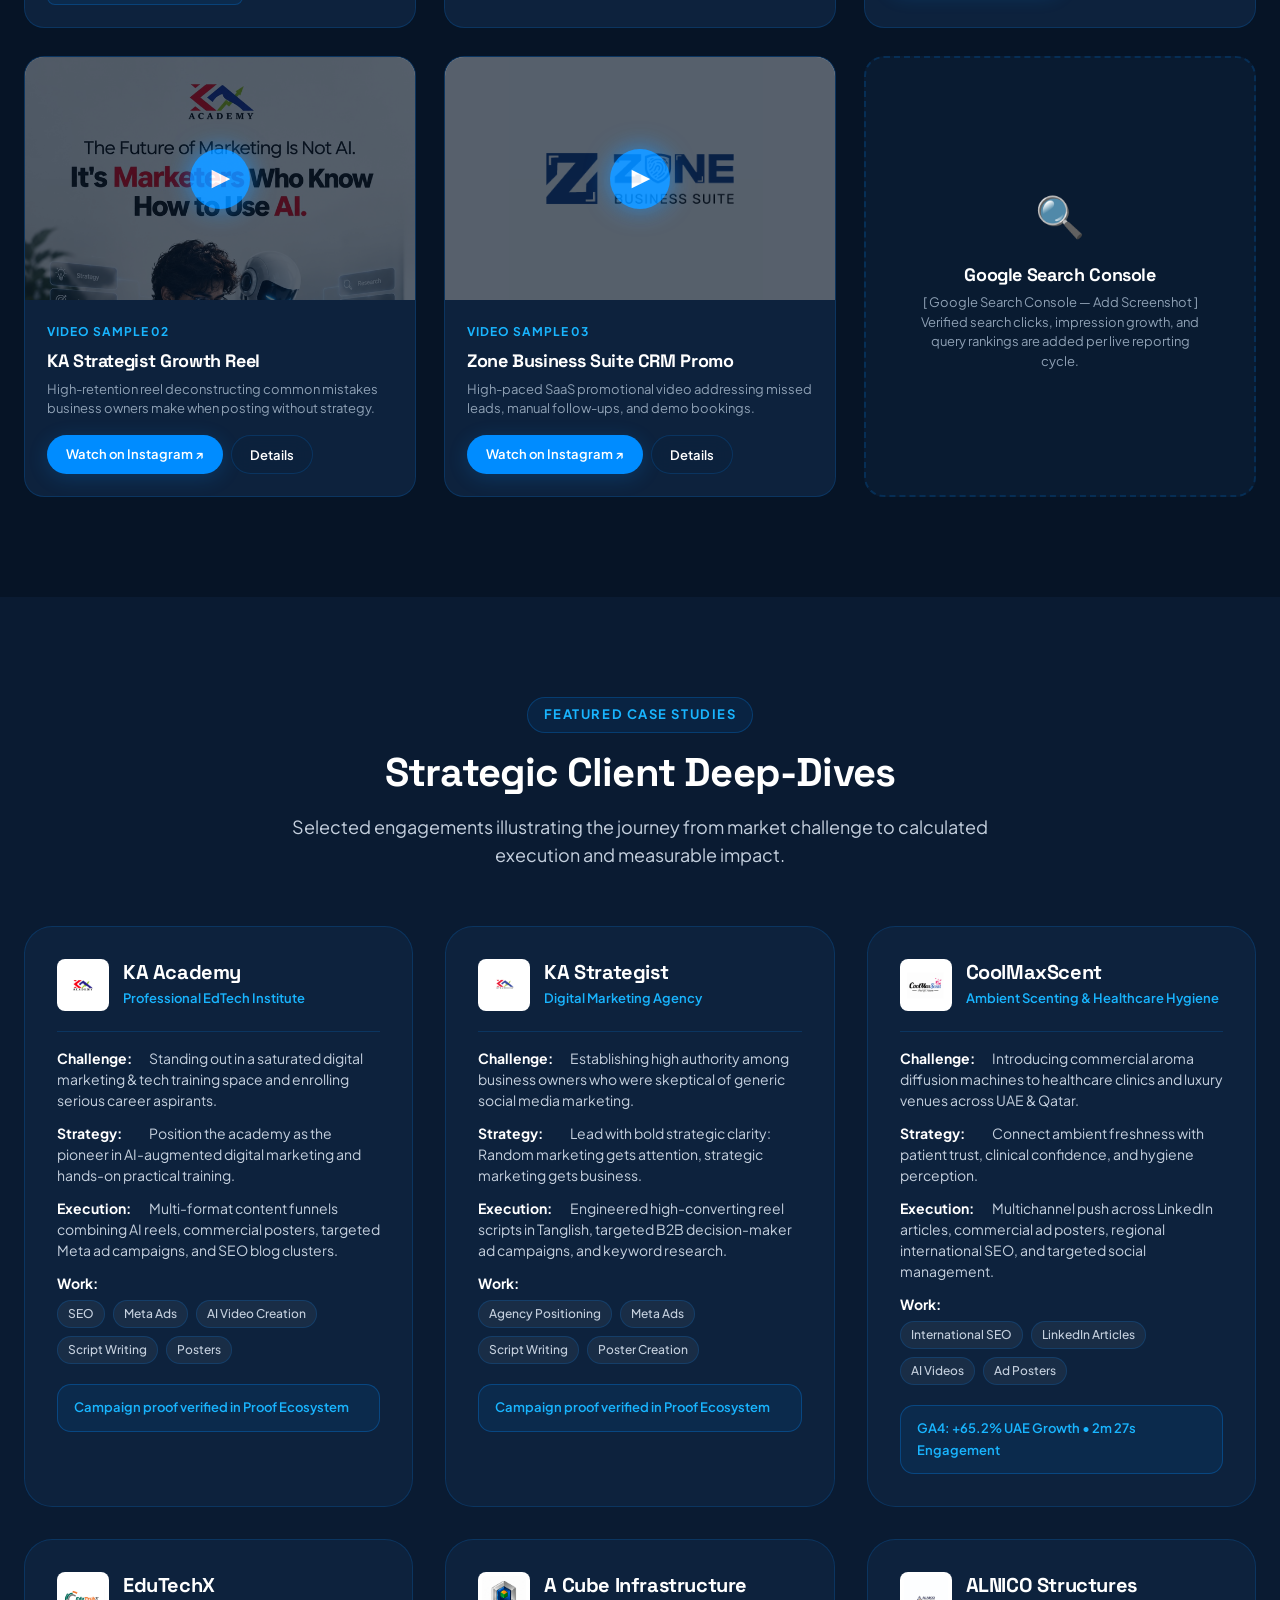
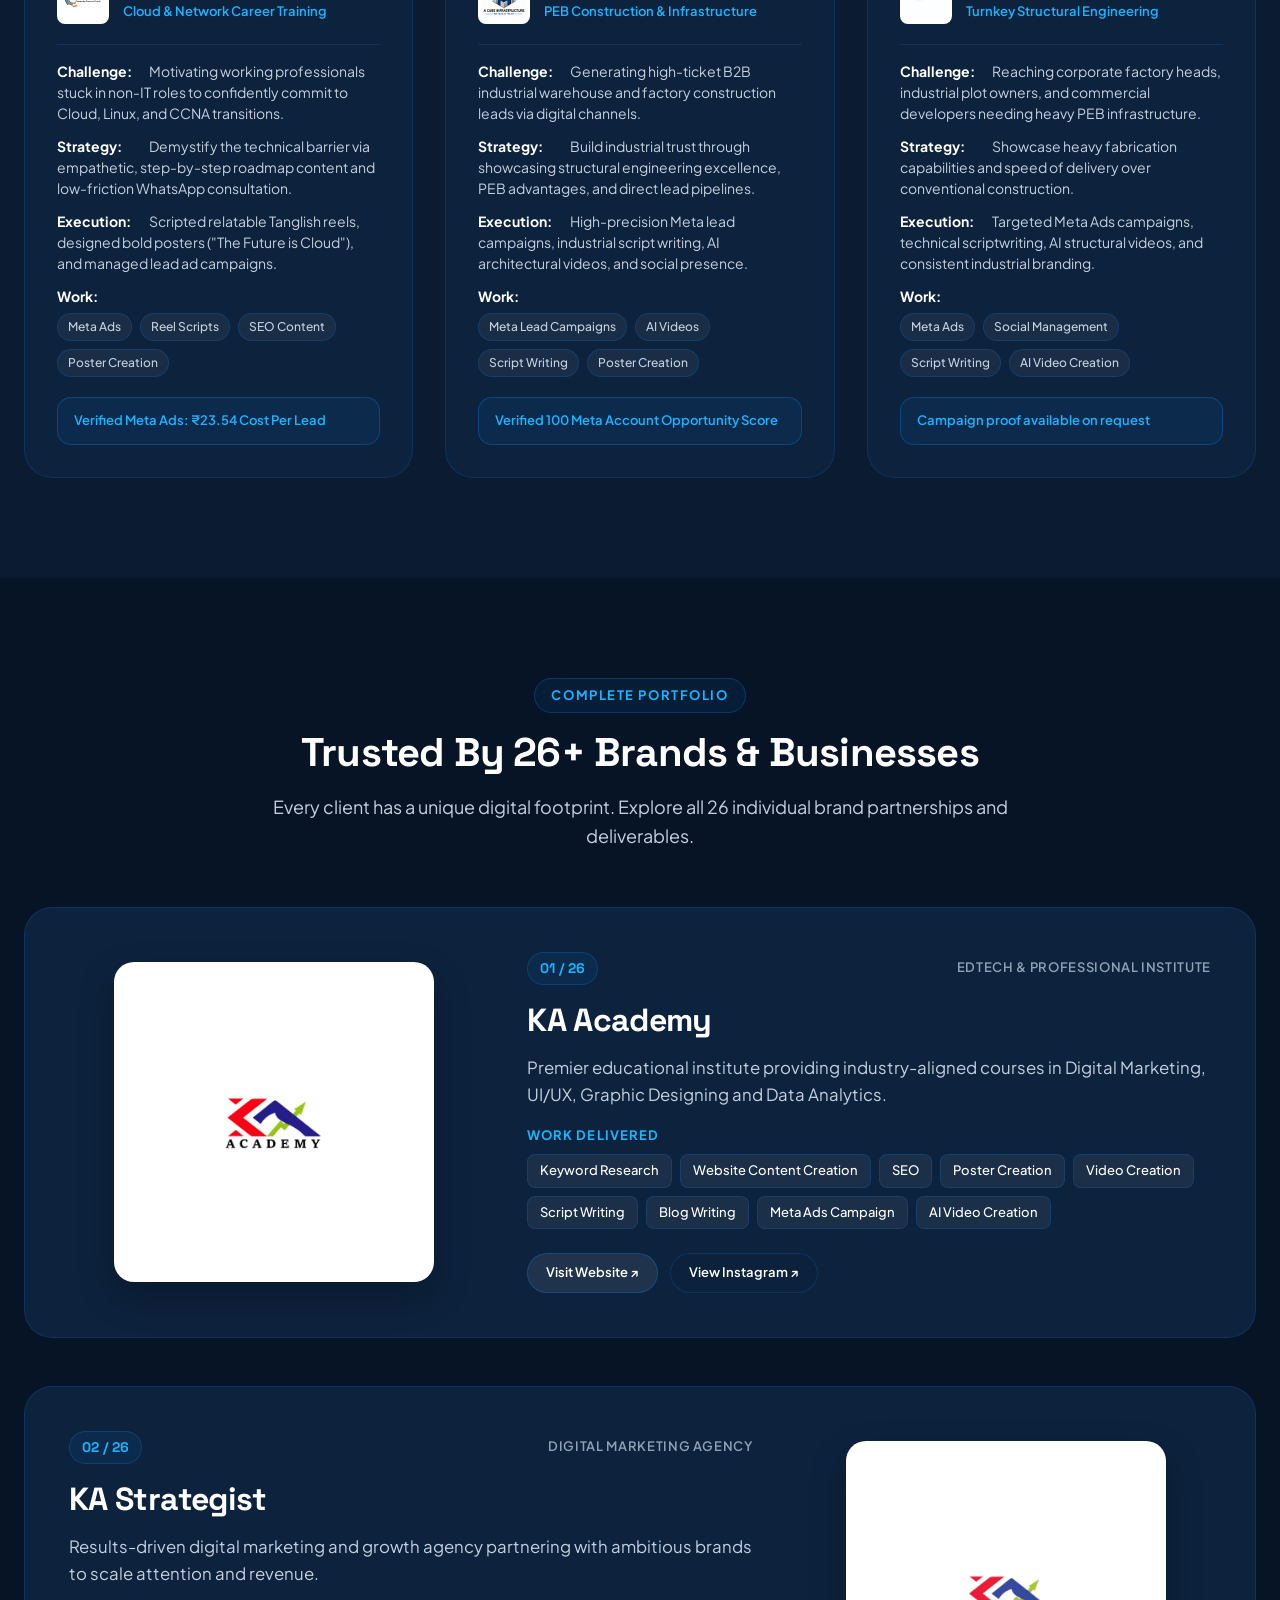
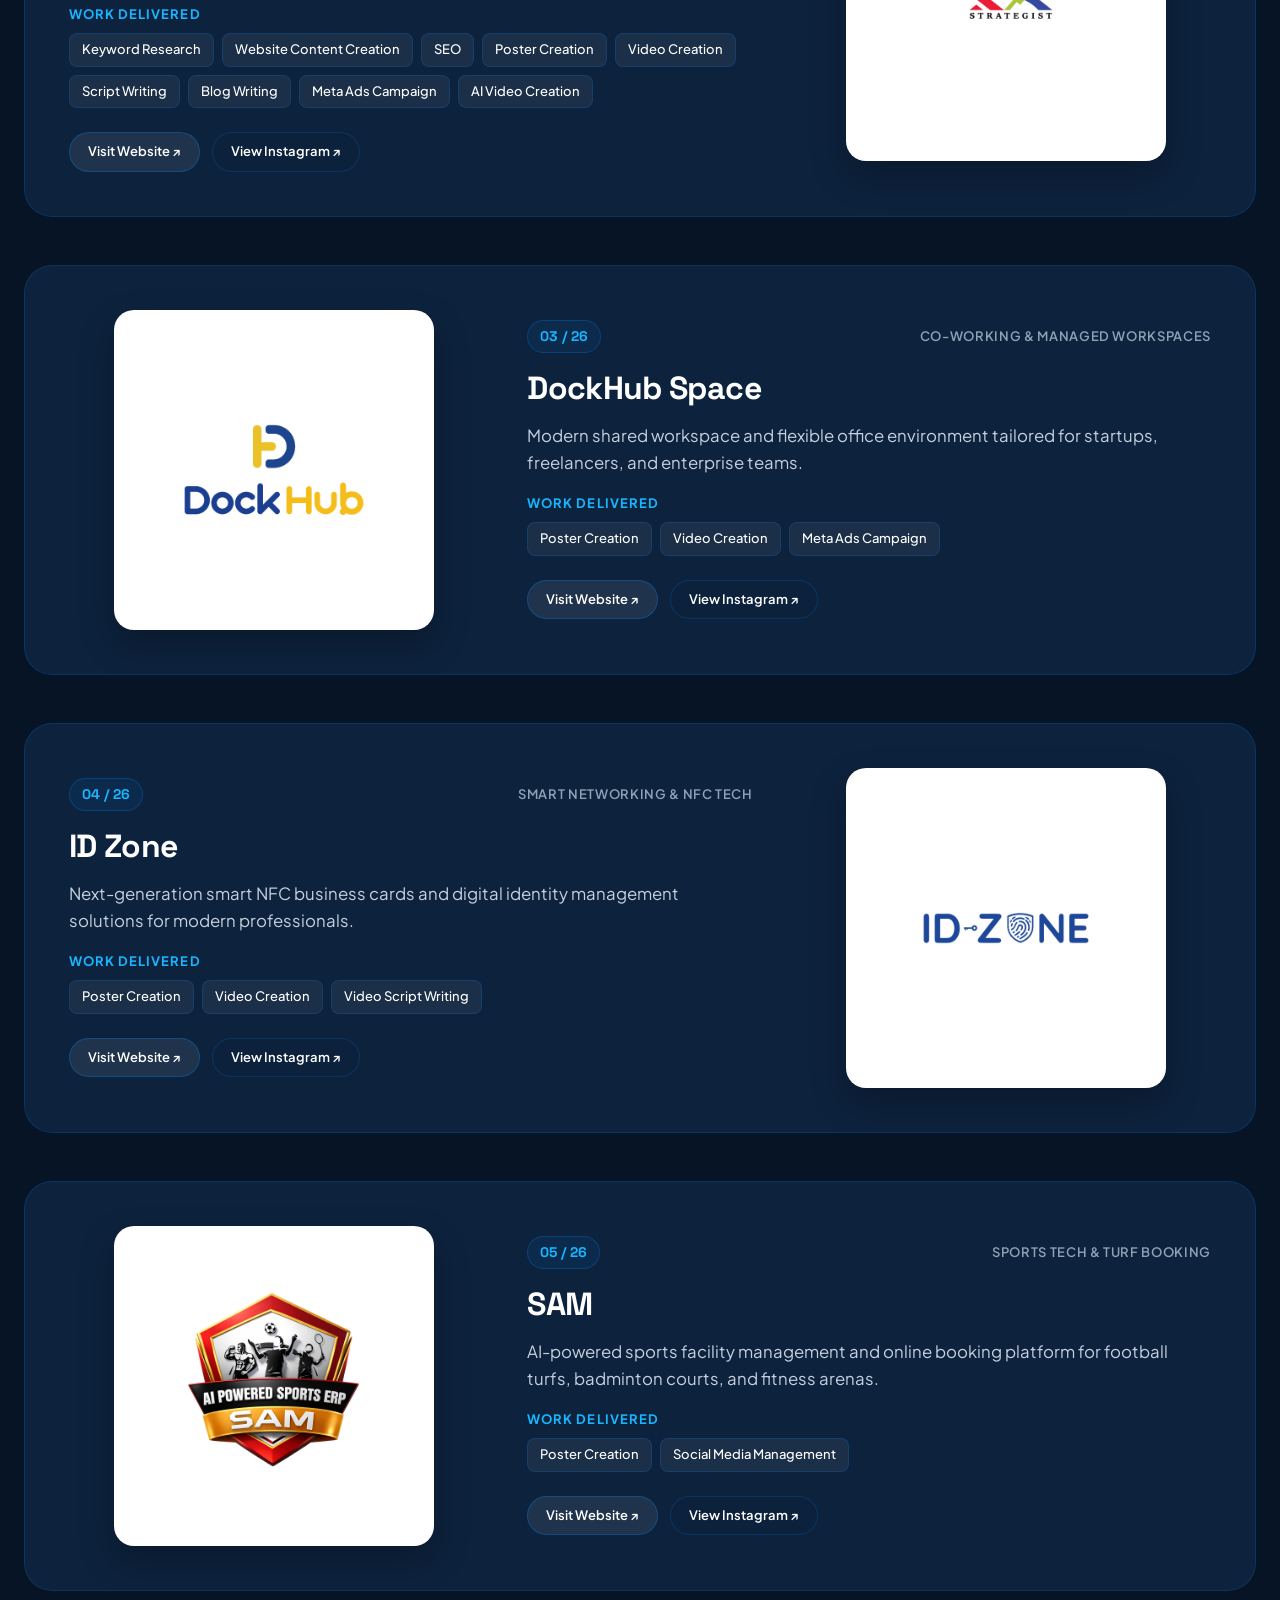
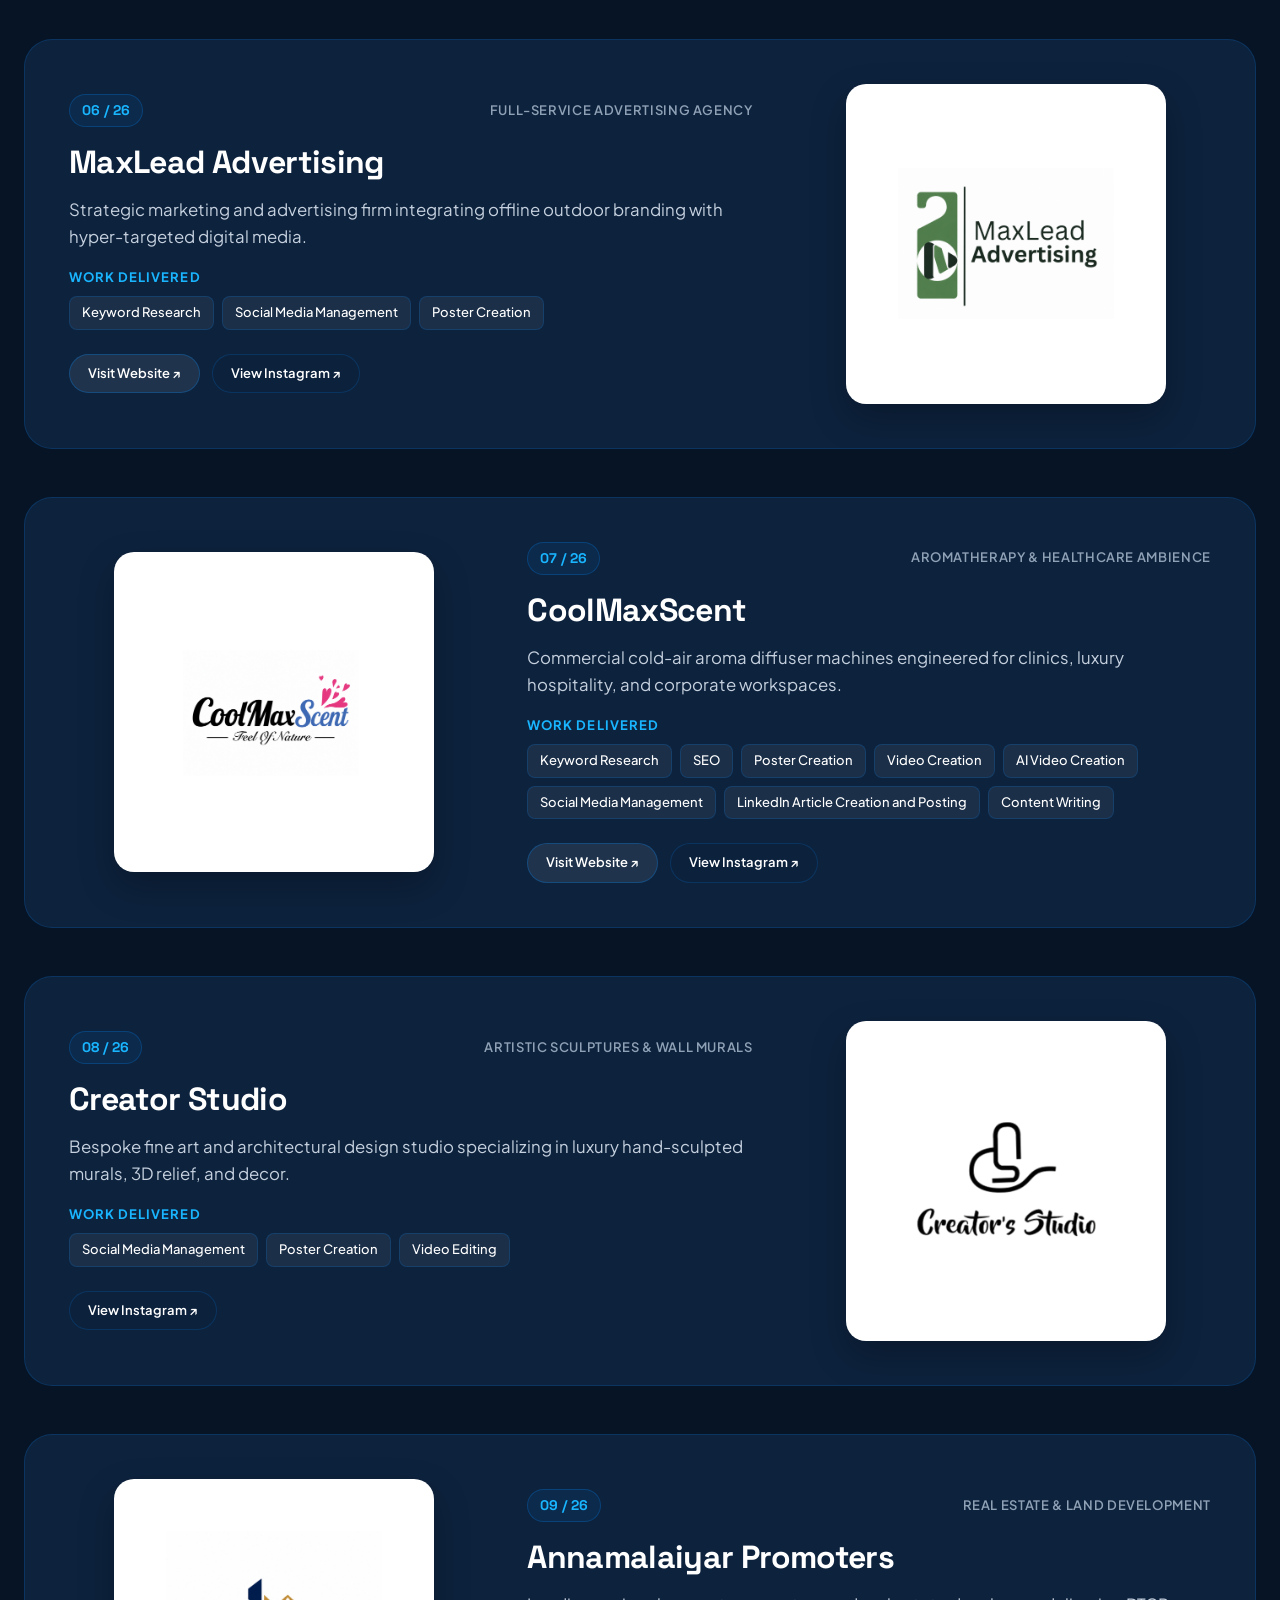
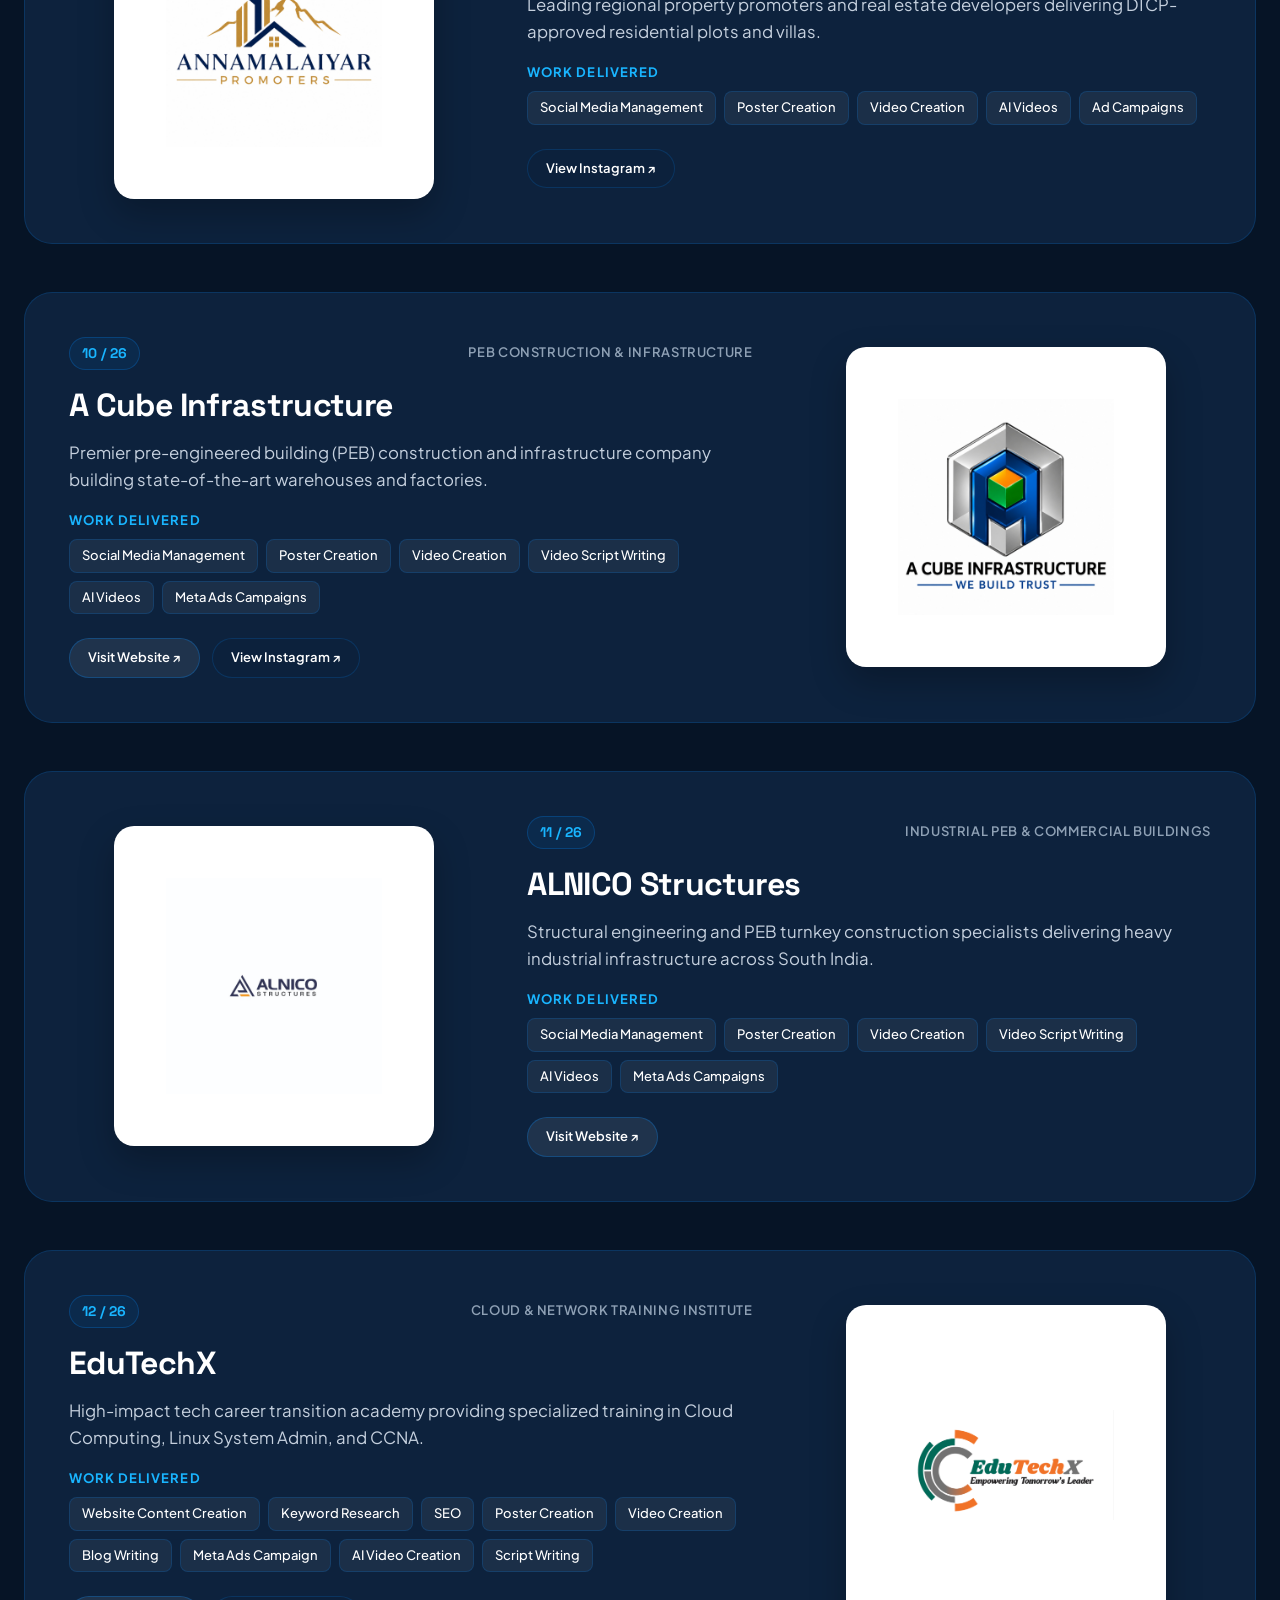
==== commit 9441b667: "style: update portfolio color theme and WhatsApp button" ====
--- a/index.html
+++ b/index.html
@@ -1235,7 +1235,7 @@
           <div class="contact-details-list">
             <div class="contact-detail-item">
               <div class="contact-detail-icon">
-                <svg width="24" height="24" viewBox="0 0 24 24" fill="currentColor" style="color: #25D366;"><path d="M12.04 2c-5.46 0-9.91 4.45-9.91 9.91 0 1.75.46 3.45 1.32 4.95L2.05 22l5.25-1.38c1.45.79 3.08 1.21 4.74 1.21 5.46 0 9.91-4.45 9.91-9.91 0-2.65-1.03-5.14-2.9-7.01A9.816 9.816 0 0 0 12.04 2m.01 1.67c2.2 0 4.26.86 5.82 2.42a8.225 8.225 0 0 1 2.41 5.83c0 4.54-3.7 8.24-8.24 8.24-1.48 0-2.93-.4-4.2-1.15l-.3-.18-3.12.82.83-3.04-.2-.31a8.188 8.188 0 0 1-1.26-4.38c0-4.54 3.7-8.24 8.24-8.24m4.52 11.66c-.19.53-1.11 1.01-1.54 1.07-.39.06-.88.08-1.42-.09-.33-.1-.75-.24-1.29-.48-2.27-.98-3.75-3.27-3.87-3.42-.11-.15-.92-1.23-.92-2.34 0-1.11.58-1.66.79-1.89.21-.23.45-.28.6-.28.15 0 .3 0 .43.01.14.01.33-.05.51.39.19.45.64 1.57.7 1.68.06.11.09.25.02.4-.08.15-.11.25-.23.38-.11.13-.24.29-.34.39-.11.11-.23.23-.1.46.13.23.59.97 1.26 1.57.86.77 1.59 1.01 1.82 1.12.23.11.36.09.49-.06.13-.15.56-.66.71-.89.15-.23.3-.19.51-.11.21.08 1.32.62 1.54.74.23.11.38.17.43.26.06.1.06.55-.13 1.08z"/></svg>
+                <svg width="24" height="24" viewBox="0 0 24 24" fill="currentColor" style="color: #008CFF;"><path d="M12.04 2c-5.46 0-9.91 4.45-9.91 9.91 0 1.75.46 3.45 1.32 4.95L2.05 22l5.25-1.38c1.45.79 3.08 1.21 4.74 1.21 5.46 0 9.91-4.45 9.91-9.91 0-2.65-1.03-5.14-2.9-7.01A9.816 9.816 0 0 0 12.04 2m.01 1.67c2.2 0 4.26.86 5.82 2.42a8.225 8.225 0 0 1 2.41 5.83c0 4.54-3.7 8.24-8.24 8.24-1.48 0-2.93-.4-4.2-1.15l-.3-.18-3.12.82.83-3.04-.2-.31a8.188 8.188 0 0 1-1.26-4.38c0-4.54 3.7-8.24 8.24-8.24m4.52 11.66c-.19.53-1.11 1.01-1.54 1.07-.39.06-.88.08-1.42-.09-.33-.1-.75-.24-1.29-.48-2.27-.98-3.75-3.27-3.87-3.42-.11-.15-.92-1.23-.92-2.34 0-1.11.58-1.66.79-1.89.21-.23.45-.28.6-.28.15 0 .3 0 .43.01.14.01.33-.05.51.39.19.45.64 1.57.7 1.68.06.11.09.25.02.4-.08.15-.11.25-.23.38-.11.13-.24.29-.34.39-.11.11-.23.23-.1.46.13.23.59.97 1.26 1.57.86.77 1.59 1.01 1.82 1.12.23.11.36.09.49-.06.13-.15.56-.66.71-.89.15-.23.3-.19.51-.11.21.08 1.32.62 1.54.74.23.11.38.17.43.26.06.1.06.55-.13 1.08z"/></svg>
               </div>
               <div class="contact-detail-text">
                 <span>WhatsApp Instant Chat</span>
@@ -1245,7 +1245,7 @@
 
             <div class="contact-detail-item">
               <div class="contact-detail-icon">
-                <svg width="22" height="22" viewBox="0 0 24 24" fill="currentColor" style="color: #0A66C2;"><path d="M19 3a2 2 0 0 1 2 2v14a2 2 0 0 1-2 2H5a2 2 0 0 1-2-2V5a2 2 0 0 1 2-2h14m-.5 15.5v-5.3a3.26 3.26 0 0 0-3.26-3.26c-.85 0-1.84.52-2.28 1.3v-1.11h-2.79v8.37h2.79v-4.93c0-.77.62-1.4 1.39-1.4a1.4 1.4 0 0 1 1.4 1.4v4.93h2.75M6.46 8.76a1.65 1.65 0 1 0 0-3.3 1.65 1.65 0 0 0 0 3.3m1.4 9.74v-8.37H5.06v8.37h2.8z"/></svg>
+                <svg width="22" height="22" viewBox="0 0 24 24" fill="currentColor" style="color: #008CFF;"><path d="M19 3a2 2 0 0 1 2 2v14a2 2 0 0 1-2 2H5a2 2 0 0 1-2-2V5a2 2 0 0 1 2-2h14m-.5 15.5v-5.3a3.26 3.26 0 0 0-3.26-3.26c-.85 0-1.84.52-2.28 1.3v-1.11h-2.79v8.37h2.79v-4.93c0-.77.62-1.4 1.39-1.4a1.4 1.4 0 0 1 1.4 1.4v4.93h2.75M6.46 8.76a1.65 1.65 0 1 0 0-3.3 1.65 1.65 0 0 0 0 3.3m1.4 9.74v-8.37H5.06v8.37h2.8z"/></svg>
               </div>
               <div class="contact-detail-text">
                 <span>LinkedIn Profile</span>
@@ -1255,7 +1255,7 @@
 
             <div class="contact-detail-item">
               <div class="contact-detail-icon">
-                <svg width="22" height="22" viewBox="0 0 24 24" fill="none" stroke="currentColor" stroke-width="2" stroke-linecap="round" stroke-linejoin="round" style="color: #10B981;"><rect width="20" height="16" x="2" y="4" rx="2"/><path d="m22 7-8.97 5.7a1.94 1.94 0 0 1-2.06 0L2 7"/></svg>
+                <svg width="22" height="22" viewBox="0 0 24 24" fill="none" stroke="currentColor" stroke-width="2" stroke-linecap="round" stroke-linejoin="round" style="color: #008CFF;"><rect width="20" height="16" x="2" y="4" rx="2"/><path d="m22 7-8.97 5.7a1.94 1.94 0 0 1-2.06 0L2 7"/></svg>
               </div>
               <div class="contact-detail-text">
                 <span>Direct Email</span>
@@ -1265,7 +1265,7 @@
 
             <div class="contact-detail-item">
               <div class="contact-detail-icon">
-                <svg width="22" height="22" viewBox="0 0 24 24" fill="none" stroke="currentColor" stroke-width="2" stroke-linecap="round" stroke-linejoin="round" style="color: #10B981;"><path d="M20 10c0 6-8 12-8 12s-8-6-8-12a8 8 0 0 1 16 0Z"/><circle cx="12" cy="10" r="3"/></svg>
+                <svg width="22" height="22" viewBox="0 0 24 24" fill="none" stroke="currentColor" stroke-width="2" stroke-linecap="round" stroke-linejoin="round" style="color: #008CFF;"><path d="M20 10c0 6-8 12-8 12s-8-6-8-12a8 8 0 0 1 16 0Z"/><circle cx="12" cy="10" r="3"/></svg>
               </div>
               <div class="contact-detail-text">
                 <span>Location Marker</span>
--- a/css/style.css
+++ b/css/style.css
@@ -1,36 +1,37 @@
 /* ==========================================================================
    MOHAMMED AKTHER S — FREELANCE DIGITAL MARKETING STRATEGIST
-   Visual Identity: Premium Green (#059669 / #10B981) + Crisp White + Modern Slate
+   Visual Identity: Royal Navy (#061426 / #0A1B32) + Electric Blue (#008CFF / #19B5FF) + Crisp White
    Design Philosophy: Strategy + Creativity + Performance + AI + Results
    ========================================================================== */
 
 @import url('https://fonts.googleapis.com/css2?family=Plus+Jakarta+Sans:ital,wght@0,300;0,400;0,500;0,600;0,700;0,800;1,400;1,600&family=Space+Grotesk:wght@500;600;700&display=swap');
 
 :root {
-  /* Brand Green System */
-  --primary: #059669;
-  --primary-light: #10B981;
-  --primary-hover: #047857;
-  --primary-glow: rgba(16, 185, 129, 0.25);
-  --primary-subtle: rgba(16, 185, 129, 0.08);
+  /* Royal Navy & Electric Blue Palette */
+  --primary: #008CFF;               /* Primary Accent */
+  --primary-light: #19B5FF;         /* Bright Blue */
+  --primary-hover: #19B5FF;         /* Hover Accent */
+  --primary-deep: #0066D6;          /* Deep Blue */
+  --primary-glow: rgba(0, 140, 255, 0.20); /* Blue Glow */
+  --primary-subtle: rgba(0, 140, 255, 0.08);
 
   /* Backgrounds & Neutrals */
-  --bg-main: #090E17;
-  --bg-surface: #0F172A;
-  --bg-card: #131E33;
-  --bg-card-hover: #182642;
-  --bg-overlay: rgba(9, 14, 23, 0.88);
+  --bg-main: #061426;              /* Primary Background */
+  --bg-surface: #0A1B32;           /* Secondary Background */
+  --bg-card: #0D223D;              /* Card Background */
+  --bg-card-hover: #102A49;        /* Elevated Card */
+  --bg-overlay: rgba(6, 20, 38, 0.92);
 
   /* Borders & Dividers */
-  --border: rgba(255, 255, 255, 0.08);
-  --border-active: rgba(16, 185, 129, 0.4);
-  --border-light: rgba(255, 255, 255, 0.15);
+  --border: rgba(0, 140, 255, 0.18); /* Subtle Blue Border */
+  --border-active: rgba(0, 140, 255, 0.50);
+  --border-light: rgba(0, 140, 255, 0.28);
 
   /* Typography Colors */
-  --text-main: #FFFFFF;
-  --text-body: #94A3B8;
-  --text-muted: #64748B;
-  --text-highlight: #34D399;
+  --text-main: #FFFFFF;            /* Primary Text */
+  --text-body: #C5D0DE;            /* Secondary Text */
+  --text-muted: #8FA1B5;           /* Muted Text */
+  --text-highlight: #19B5FF;       /* Bright Blue */
 
   /* Font Families */
   --font-sans: 'Plus Jakarta Sans', -apple-system, BlinkMacSystemFont, sans-serif;
@@ -78,10 +79,10 @@
   width: 100vw;
   height: 100vh;
   background-image: 
-    radial-gradient(circle at 15% 20%, rgba(16, 185, 129, 0.08) 0%, transparent 40%),
-    radial-gradient(circle at 85% 65%, rgba(5, 150, 105, 0.06) 0%, transparent 45%),
-    linear-gradient(to right, rgba(255, 255, 255, 0.015) 1px, transparent 1px),
-    linear-gradient(to bottom, rgba(255, 255, 255, 0.015) 1px, transparent 1px);
+    radial-gradient(circle at 15% 20%, rgba(0, 140, 255, 0.08) 0%, transparent 40%),
+    radial-gradient(circle at 85% 65%, rgba(0, 102, 214, 0.06) 0%, transparent 45%),
+    linear-gradient(to right, rgba(0, 140, 255, 0.03) 1px, transparent 1px),
+    linear-gradient(to bottom, rgba(0, 140, 255, 0.03) 1px, transparent 1px);
   background-size: 100% 100%, 100% 100%, 48px 48px, 48px 48px;
   pointer-events: none;
   z-index: 0;
@@ -139,23 +140,23 @@
   transform: translate(-50%, -50%);
   opacity: 0;
   transition: opacity 0.25s ease;
-  box-shadow: 0 0 8px rgba(16, 185, 129, 0.6);
+  box-shadow: 0 0 8px rgba(0, 140, 255, 0.7);
 }
 
 .custom-cursor.cursor-hover {
   width: 54px;
   height: 54px;
-  background-color: rgba(16, 185, 129, 0.16);
+  background-color: rgba(0, 140, 255, 0.16);
   border-color: var(--primary-light);
-  box-shadow: 0 0 20px rgba(16, 185, 129, 0.25);
+  box-shadow: 0 0 20px rgba(0, 140, 255, 0.25);
 }
 
 .custom-cursor.cursor-clicking {
   width: 22px;
   height: 22px;
-  background-color: rgba(16, 185, 129, 0.4);
+  background-color: rgba(0, 140, 255, 0.4);
   border-color: var(--primary-light);
-  box-shadow: 0 0 15px rgba(16, 185, 129, 0.5);
+  box-shadow: 0 0 15px rgba(0, 140, 255, 0.5);
 }
 
 .custom-cursor.cursor-view {
@@ -163,14 +164,14 @@
   height: 72px;
   background-color: var(--primary-light);
   border-color: var(--primary-light);
-  box-shadow: 0 0 25px rgba(16, 185, 129, 0.45);
+  box-shadow: 0 0 25px rgba(0, 140, 255, 0.45);
 }
 
 .custom-cursor.cursor-view::after {
   content: "VIEW";
   font-size: 11px;
   font-weight: 800;
-  color: #090E17;
+  color: #FFFFFF;
   letter-spacing: 0.8px;
 }
 
@@ -241,7 +242,7 @@
   letter-spacing: 0.12em;
   color: var(--primary-light);
   background: var(--primary-subtle);
-  border: 1px solid rgba(16, 185, 129, 0.25);
+  border: 1px solid rgba(0, 140, 255, 0.25);
   padding: 6px 16px;
   border-radius: var(--radius-full);
   margin-bottom: 16px;
@@ -285,39 +286,40 @@
 .btn-primary {
   background: var(--primary);
   color: #FFFFFF;
-  box-shadow: 0 4px 20px rgba(5, 150, 105, 0.35);
+  box-shadow: 0 4px 20px var(--primary-glow);
 }
 
 .btn-primary:hover {
   background: var(--primary-light);
-  box-shadow: 0 8px 30px rgba(16, 185, 129, 0.5);
+  box-shadow: 0 8px 30px rgba(0, 140, 255, 0.5);
   transform: translateY(-2px);
   color: #FFFFFF;
 }
 
 .btn-secondary {
-  background: rgba(255, 255, 255, 0.05);
-  color: var(--text-main);
-  border-color: var(--border-light);
+  background: rgba(13, 34, 61, 0.6);
+  color: #FFFFFF;
+  border-color: var(--border);
   backdrop-filter: blur(10px);
 }
 
 .btn-secondary:hover {
-  background: rgba(255, 255, 255, 0.1);
-  border-color: var(--primary-light);
-  color: var(--primary-light);
+  background: rgba(16, 42, 73, 0.85);
+  border-color: var(--primary);
+  color: #FFFFFF;
+  box-shadow: 0 4px 18px var(--primary-glow);
   transform: translateY(-2px);
 }
 
 .btn-whatsapp {
-  background: #25D366;
-  color: #FFFFFF;
-  box-shadow: 0 4px 20px rgba(37, 211, 102, 0.35);
+  background: var(--primary);
+  color: #FFFFFF;
+  box-shadow: 0 4px 20px var(--primary-glow);
 }
 
 .btn-whatsapp:hover {
-  background: #20BA5A;
-  box-shadow: 0 8px 30px rgba(37, 211, 102, 0.5);
+  background: var(--primary-light);
+  box-shadow: 0 6px 25px rgba(0, 140, 255, 0.35);
   transform: translateY(-2px);
   color: #FFFFFF;
 }
@@ -344,7 +346,7 @@
   align-items: center;
   justify-content: space-between;
   padding: 12px 24px;
-  background: rgba(15, 23, 42, 0.82);
+  background: rgba(10, 27, 50, 0.88);
   border: 1px solid var(--border);
   border-radius: var(--radius-full);
   backdrop-filter: blur(20px);
@@ -394,7 +396,7 @@
 .nav-link.active {
   color: var(--primary-light);
   background: var(--primary-subtle);
-  border: 1px solid rgba(16, 185, 129, 0.3);
+  border: 1px solid rgba(0, 140, 255, 0.3);
 }
 
 .mobile-toggle {
@@ -412,7 +414,7 @@
   top: 80px;
   left: 20px;
   right: 20px;
-  background: rgba(15, 23, 42, 0.98);
+  background: rgba(10, 27, 50, 0.98);
   border: 1px solid var(--border-light);
   border-radius: var(--radius-lg);
   padding: 24px;
@@ -479,8 +481,8 @@
   font-size: 0.8125rem;
   font-weight: 600;
   color: var(--primary-light);
-  background: rgba(16, 185, 129, 0.08);
-  border: 1px solid rgba(16, 185, 129, 0.25);
+  background: rgba(0, 140, 255, 0.08);
+  border: 1px solid rgba(0, 140, 255, 0.25);
   padding: 6px 16px;
   border-radius: var(--radius-full);
   margin-bottom: 24px;
@@ -601,7 +603,7 @@
   position: absolute;
   width: 110%;
   height: 110%;
-  background: radial-gradient(circle, rgba(16, 185, 129, 0.2) 0%, transparent 70%);
+  background: radial-gradient(circle, rgba(0, 140, 255, 0.20) 0%, transparent 70%);
   top: -5%;
   left: -5%;
   z-index: -1;
@@ -612,8 +614,8 @@
   position: absolute;
   bottom: 24px;
   right: -16px;
-  background: rgba(15, 23, 42, 0.92);
-  border: 1px solid rgba(16, 185, 129, 0.35);
+  background: rgba(13, 34, 61, 0.92);
+  border: 1px solid rgba(0, 140, 255, 0.30);
   backdrop-filter: blur(16px);
   padding: 12px 20px;
   border-radius: var(--radius-lg);
@@ -689,7 +691,7 @@
 }
 
 .about-philosophy-card {
-  background: linear-gradient(135deg, rgba(16, 185, 129, 0.08) 0%, rgba(15, 23, 42, 0.6) 100%);
+  background: linear-gradient(135deg, rgba(0, 140, 255, 0.08) 0%, rgba(10, 27, 50, 0.7) 100%);
   border-left: 3px solid var(--primary-light);
   border-top: 1px solid var(--border);
   border-right: 1px solid var(--border);
@@ -851,7 +853,7 @@
   width: 44px;
   height: 44px;
   border-radius: var(--radius-sm);
-  background: rgba(16, 185, 129, 0.1);
+  background: rgba(0, 140, 255, 0.08);
   display: flex;
   align-items: center;
   justify-content: center;
@@ -930,7 +932,7 @@
 
 /* 5. Results & Statistics */
 .results-section {
-  background: linear-gradient(180deg, rgba(15, 23, 42, 0) 0%, rgba(16, 185, 129, 0.04) 50%, rgba(15, 23, 42, 0) 100%);
+  background: var(--bg-main);
   border-top: 1px solid var(--border);
   border-bottom: 1px solid var(--border);
 }
@@ -1023,7 +1025,7 @@
   background: var(--primary);
   border-color: var(--primary-light);
   color: #FFFFFF;
-  box-shadow: 0 4px 20px rgba(5, 150, 105, 0.35);
+  box-shadow: 0 4px 20px var(--primary-glow);
 }
 
 .proof-grid {
@@ -1052,7 +1054,7 @@
   position: relative;
   width: 100%;
   aspect-ratio: 16 / 10;
-  background: #0B1220;
+  background: var(--bg-main);
   overflow: hidden;
   display: flex;
   align-items: center;
@@ -1082,7 +1084,7 @@
   left: 0;
   width: 100%;
   height: 100%;
-  background: rgba(9, 14, 23, 0.65);
+  background: rgba(6, 20, 38, 0.75);
   display: flex;
   align-items: center;
   justify-content: center;
@@ -1111,14 +1113,14 @@
 .video-play-btn {
   width: 60px;
   height: 60px;
-  background: rgba(16, 185, 129, 0.95);
+  background: var(--primary);
   border-radius: 50%;
   display: flex;
   align-items: center;
   justify-content: center;
   color: #FFFFFF;
   font-size: 1.5rem;
-  box-shadow: 0 0 25px rgba(16, 185, 129, 0.6);
+  box-shadow: 0 0 25px rgba(0, 140, 255, 0.7);
   transition: transform var(--transition-fast);
 }
 
@@ -1158,8 +1160,8 @@
   display: inline-flex;
   align-items: center;
   gap: 6px;
-  background: rgba(16, 185, 129, 0.08);
-  border: 1px solid rgba(16, 185, 129, 0.25);
+  background: rgba(0, 140, 255, 0.08);
+  border: 1px solid rgba(0, 140, 255, 0.25);
   border-radius: var(--radius-sm);
   padding: 6px 12px;
   font-size: 0.8125rem;
@@ -1170,8 +1172,8 @@
 }
 
 .placeholder-proof-card {
-  border: 2px dashed rgba(255, 255, 255, 0.15);
-  background: rgba(19, 30, 51, 0.5);
+  border: 2px dashed var(--border);
+  background: rgba(13, 34, 61, 0.5);
   display: flex;
   flex-direction: column;
   align-items: center;
@@ -1282,8 +1284,8 @@
 }
 
 .case-proof-badge {
-  background: rgba(16, 185, 129, 0.08);
-  border: 1px solid rgba(16, 185, 129, 0.3);
+  background: rgba(0, 140, 255, 0.08);
+  border: 1px solid rgba(0, 140, 255, 0.3);
   border-radius: var(--radius-md);
   padding: 12px 16px;
   font-size: 0.8125rem;
@@ -1384,7 +1386,7 @@
   font-weight: 800;
   color: var(--primary-light);
   background: var(--primary-subtle);
-  border: 1px solid rgba(16, 185, 129, 0.25);
+  border: 1px solid rgba(0, 140, 255, 0.25);
   padding: 4px 12px;
   border-radius: var(--radius-full);
 }
@@ -1459,14 +1461,16 @@
 }
 
 .btn-client-instagram {
-  background: rgba(225, 48, 108, 0.12);
-  border: 1px solid rgba(225, 48, 108, 0.35);
-  color: #FF7B9B;
+  background: rgba(13, 34, 61, 0.6);
+  border: 1px solid var(--border);
+  color: var(--text-main);
 }
 
 .btn-client-instagram:hover {
-  background: rgba(225, 48, 108, 0.25);
-  color: #FFFFFF;
+  background: var(--primary);
+  border-color: var(--primary-light);
+  color: #FFFFFF;
+  box-shadow: 0 4px 18px var(--primary-glow);
 }
 
 @media (max-width: 991px) {
@@ -1504,7 +1508,7 @@
   bottom: 0;
   left: 28px;
   width: 2px;
-  background: linear-gradient(180deg, var(--primary-light) 0%, rgba(16, 185, 129, 0.2) 100%);
+  background: linear-gradient(180deg, var(--primary-light) 0%, rgba(0, 140, 255, 0.15) 100%);
 }
 
 .timeline-item {
@@ -1750,7 +1754,7 @@
 
 .form-control {
   width: 100%;
-  background: rgba(15, 23, 42, 0.8);
+  background: rgba(6, 20, 38, 0.75);
   border: 1px solid var(--border);
   border-radius: var(--radius-md);
   padding: 12px 16px;
@@ -1763,7 +1767,7 @@
 .form-control:focus {
   outline: none;
   border-color: var(--primary-light);
-  box-shadow: 0 0 0 3px rgba(16, 185, 129, 0.15);
+  box-shadow: 0 0 0 3px rgba(0, 140, 255, 0.18);
 }
 
 textarea.form-control {
@@ -1809,8 +1813,12 @@
   animation: float-pulse 3s infinite;
 }
 
+.floating-ball-btn.whatsapp-ball:hover {
+  background: #20BD5A;
+}
+
 .floating-ball-btn.linkedin-ball {
-  background: #0A66C2;
+  background: #0066D6;
 }
 
 .floating-ball-btn:hover {
@@ -1827,7 +1835,7 @@
 .floating-ball-tooltip {
   position: absolute;
   right: calc(100% + 12px);
-  background: rgba(15, 23, 42, 0.95);
+  background: rgba(10, 27, 50, 0.95);
   border: 1px solid var(--border);
   color: #FFFFFF;
   font-size: 0.75rem;
@@ -1864,7 +1872,7 @@
   left: 0;
   width: 100vw;
   height: 100vh;
-  background: rgba(9, 14, 23, 0.92);
+  background: rgba(6, 20, 38, 0.92);
   backdrop-filter: blur(16px);
   z-index: 10000;
   display: flex;
@@ -1940,7 +1948,7 @@
 }
 
 .script-teleprompter {
-  background: #090E17;
+  background: #061426;
   border: 1px solid var(--border);
   border-radius: var(--radius-md);
   padding: 32px;
@@ -1959,7 +1967,7 @@
 .footer {
   border-top: 1px solid var(--border);
   padding: 48px 0;
-  background: #070B12;
+  background: #061426;
   position: relative;
   z-index: 1;
 }
@@ -2034,3 +2042,54 @@
 .skill-card:hover .brand-icon-wrap svg {
   transform: scale(1.12);
 }
+
+/* ==========================================================================
+   Section Background Alternation (Navy / Midnight Blue Hierarchy)
+   ========================================================================== */
+#home.hero-section {
+  background-color: var(--bg-main); /* #061426 */
+}
+
+#about.section {
+  background-color: var(--bg-surface); /* #0A1B32 */
+}
+
+#skills.section {
+  background-color: var(--bg-main); /* #061426 */
+}
+
+#process.section {
+  background-color: var(--bg-surface); /* #0A1B32 */
+}
+
+#results.section, .results-section {
+  background-color: var(--bg-main) !important; /* #061426 */
+}
+
+#case-studies.section {
+  background-color: var(--bg-surface); /* #0A1B32 */
+}
+
+#clients.section {
+  background-color: var(--bg-main); /* #061426 */
+}
+
+#experience.section {
+  background-color: var(--bg-surface); /* #0A1B32 */
+}
+
+#services.section {
+  background-color: var(--bg-main); /* #061426 */
+}
+
+#testimonials.section {
+  background-color: var(--bg-surface); /* #0A1B32 */
+}
+
+#contact.section {
+  background-color: var(--bg-main); /* #061426 */
+}
+
+.footer {
+  background-color: var(--bg-main) !important; /* #061426 */
+}
